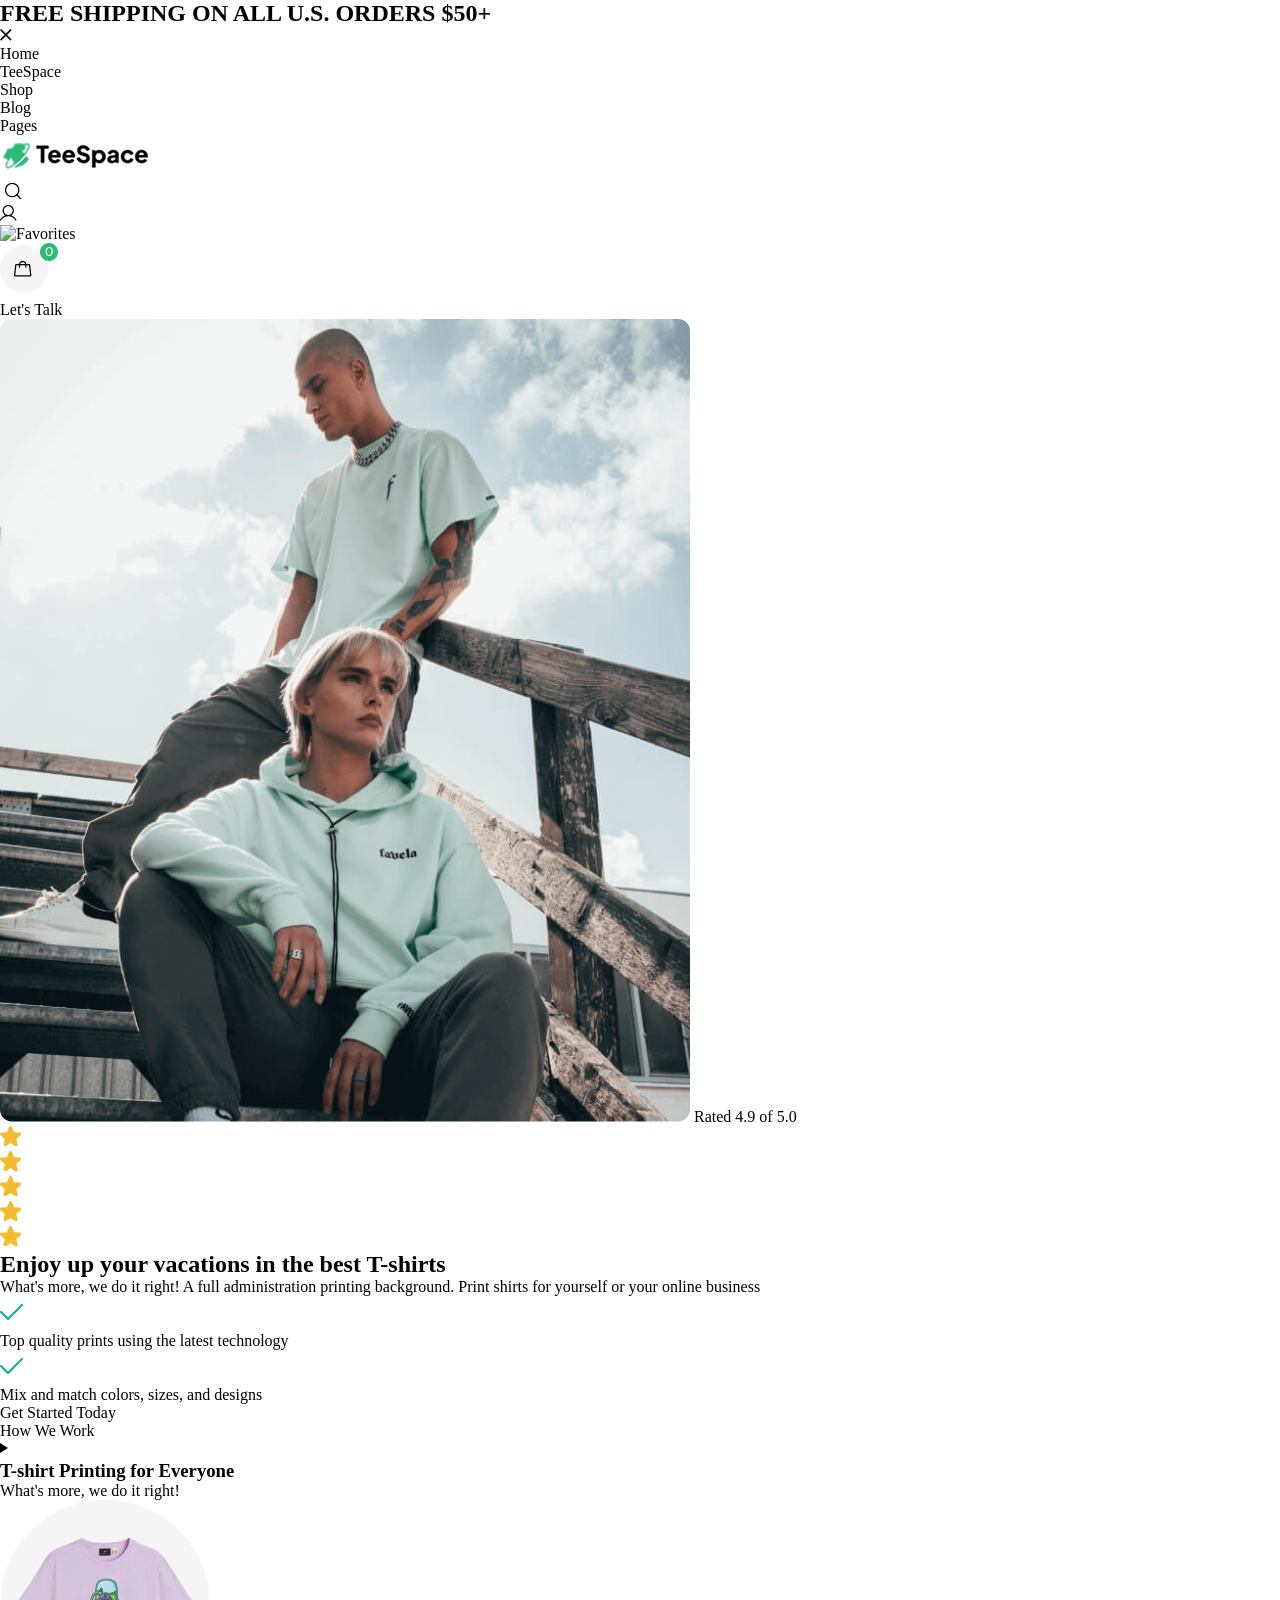
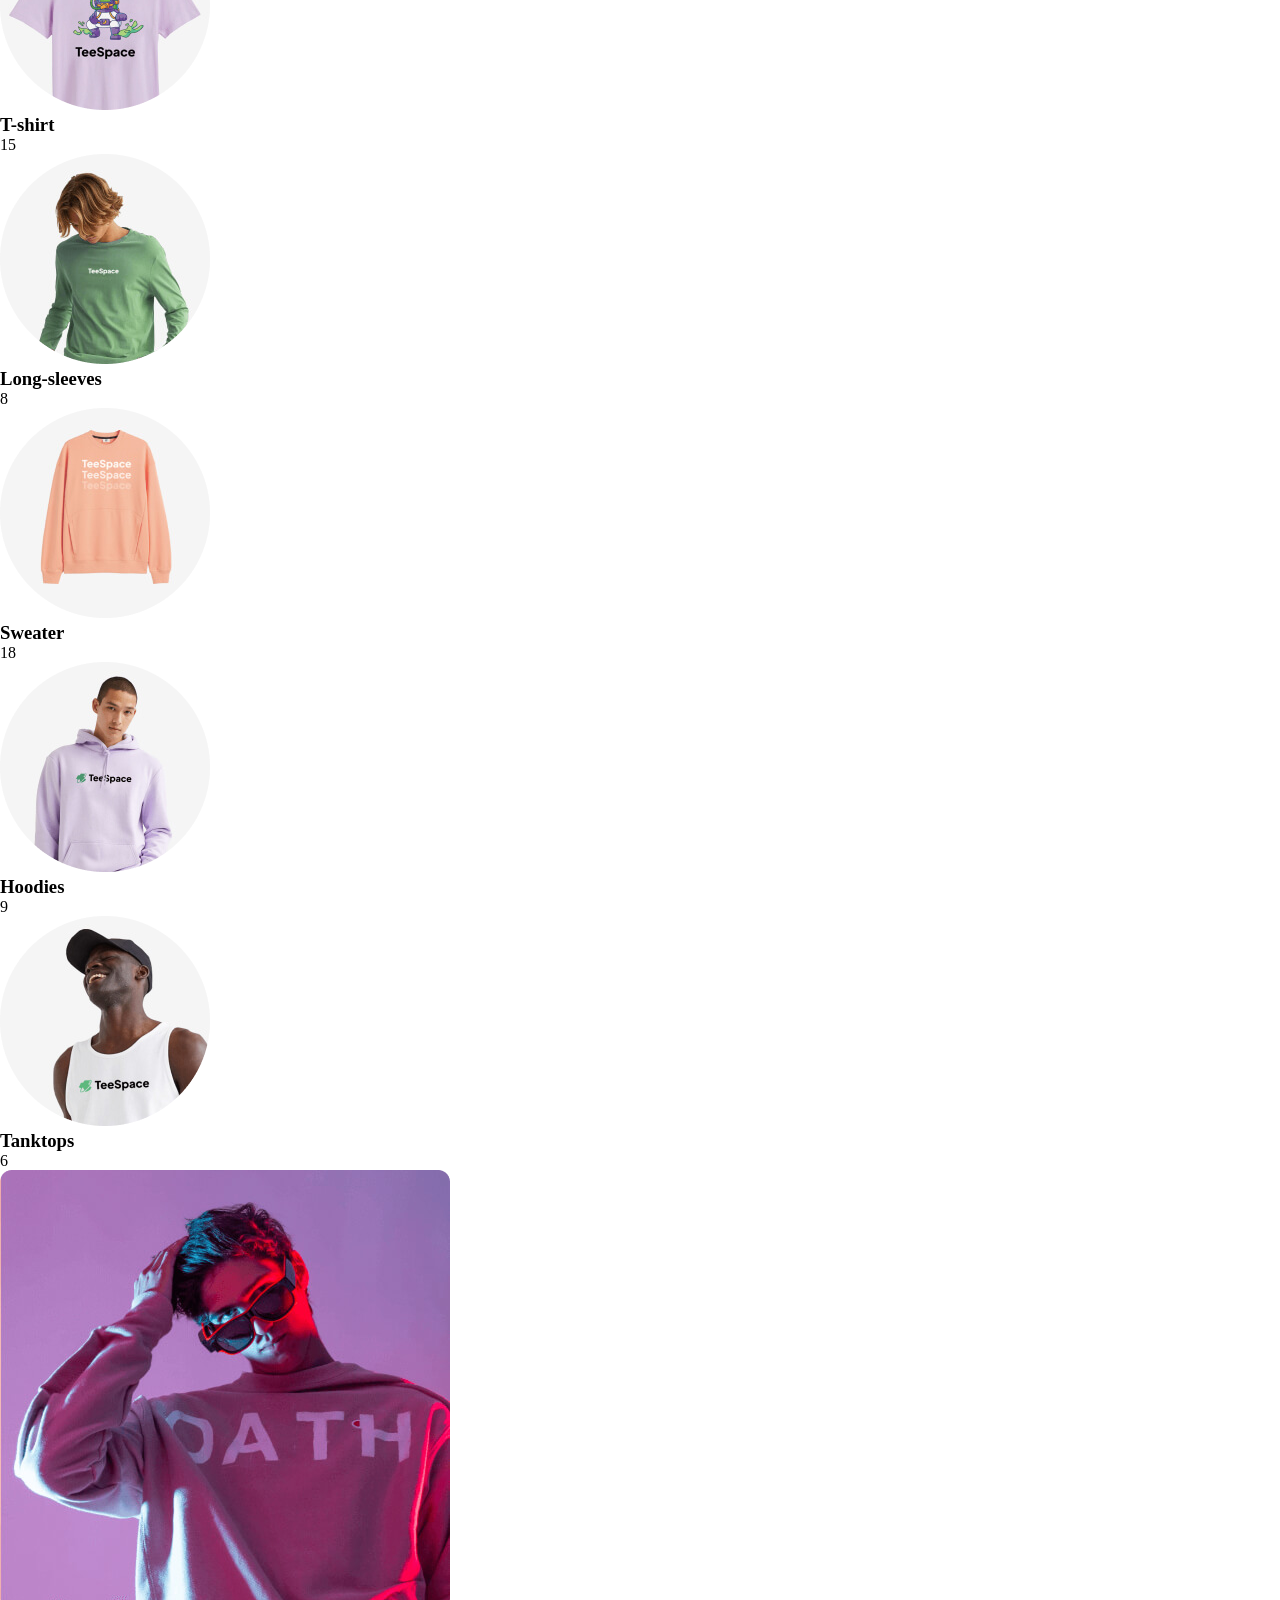
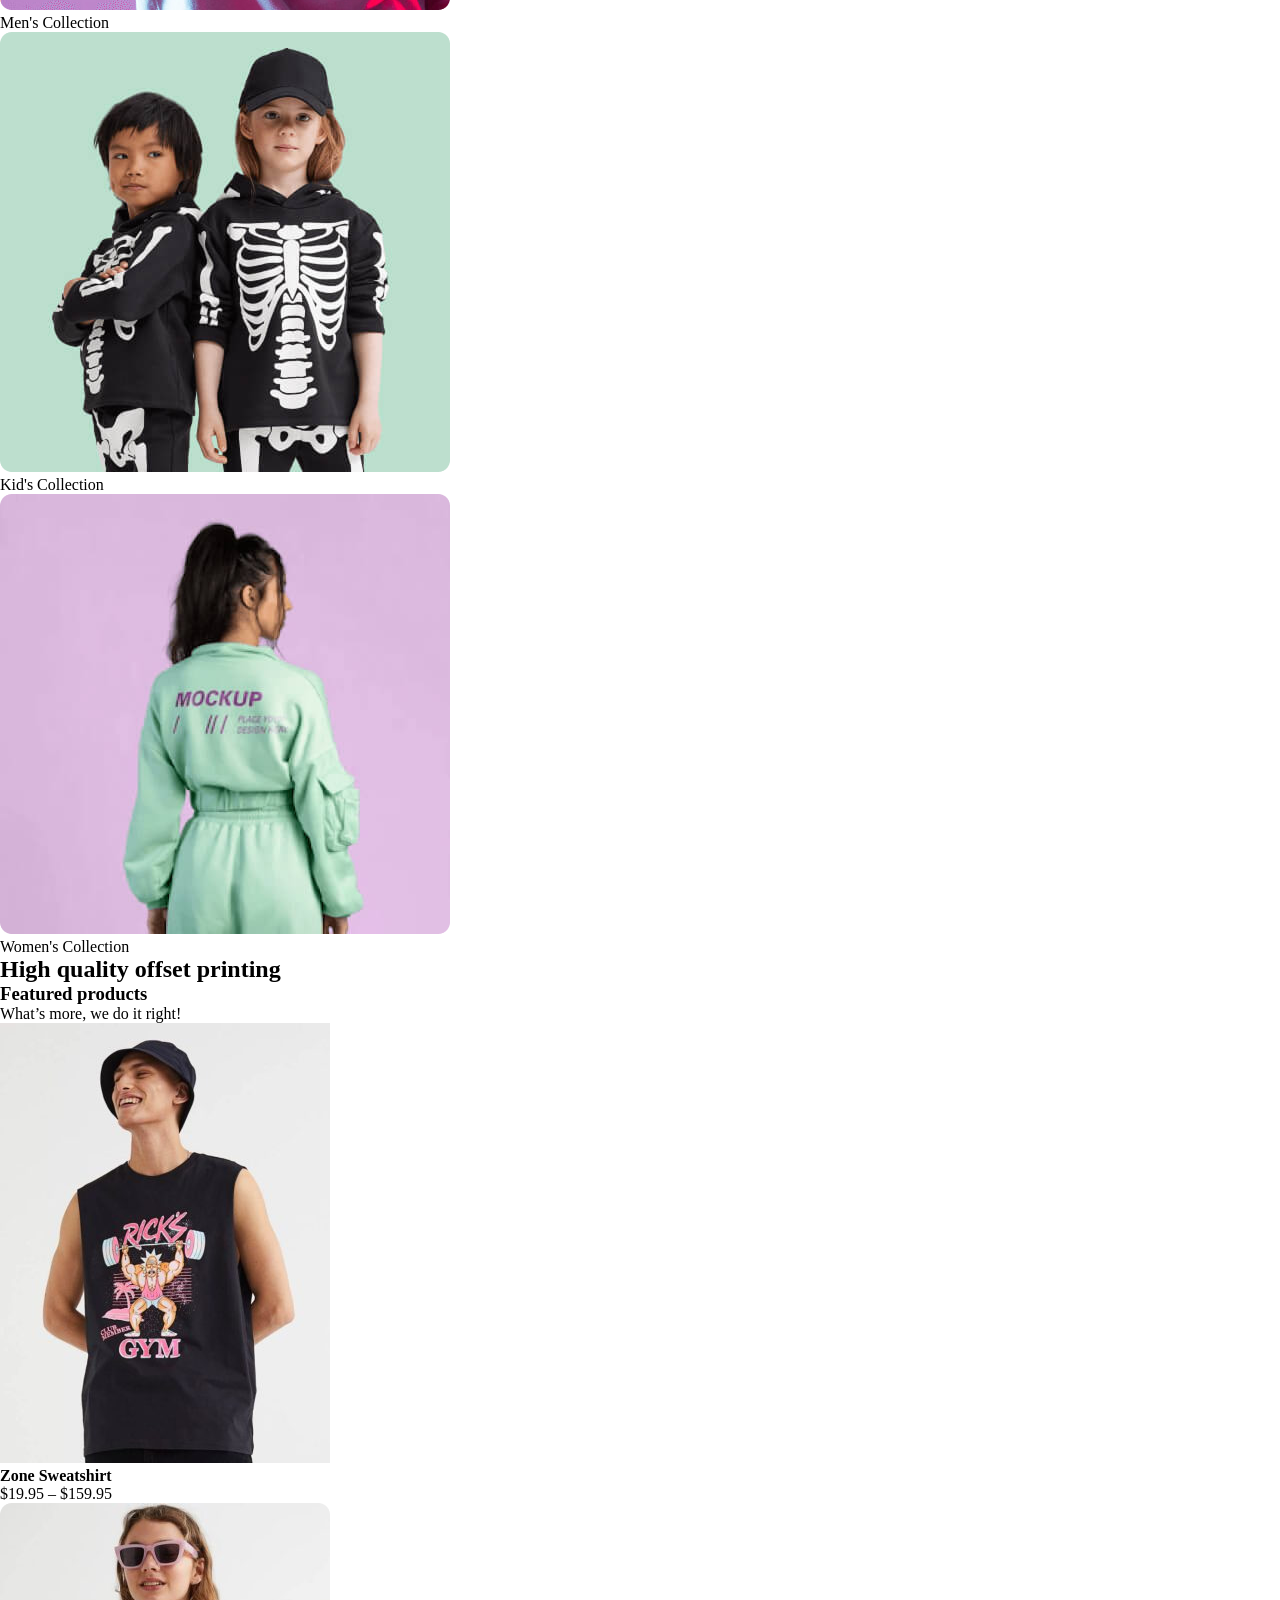
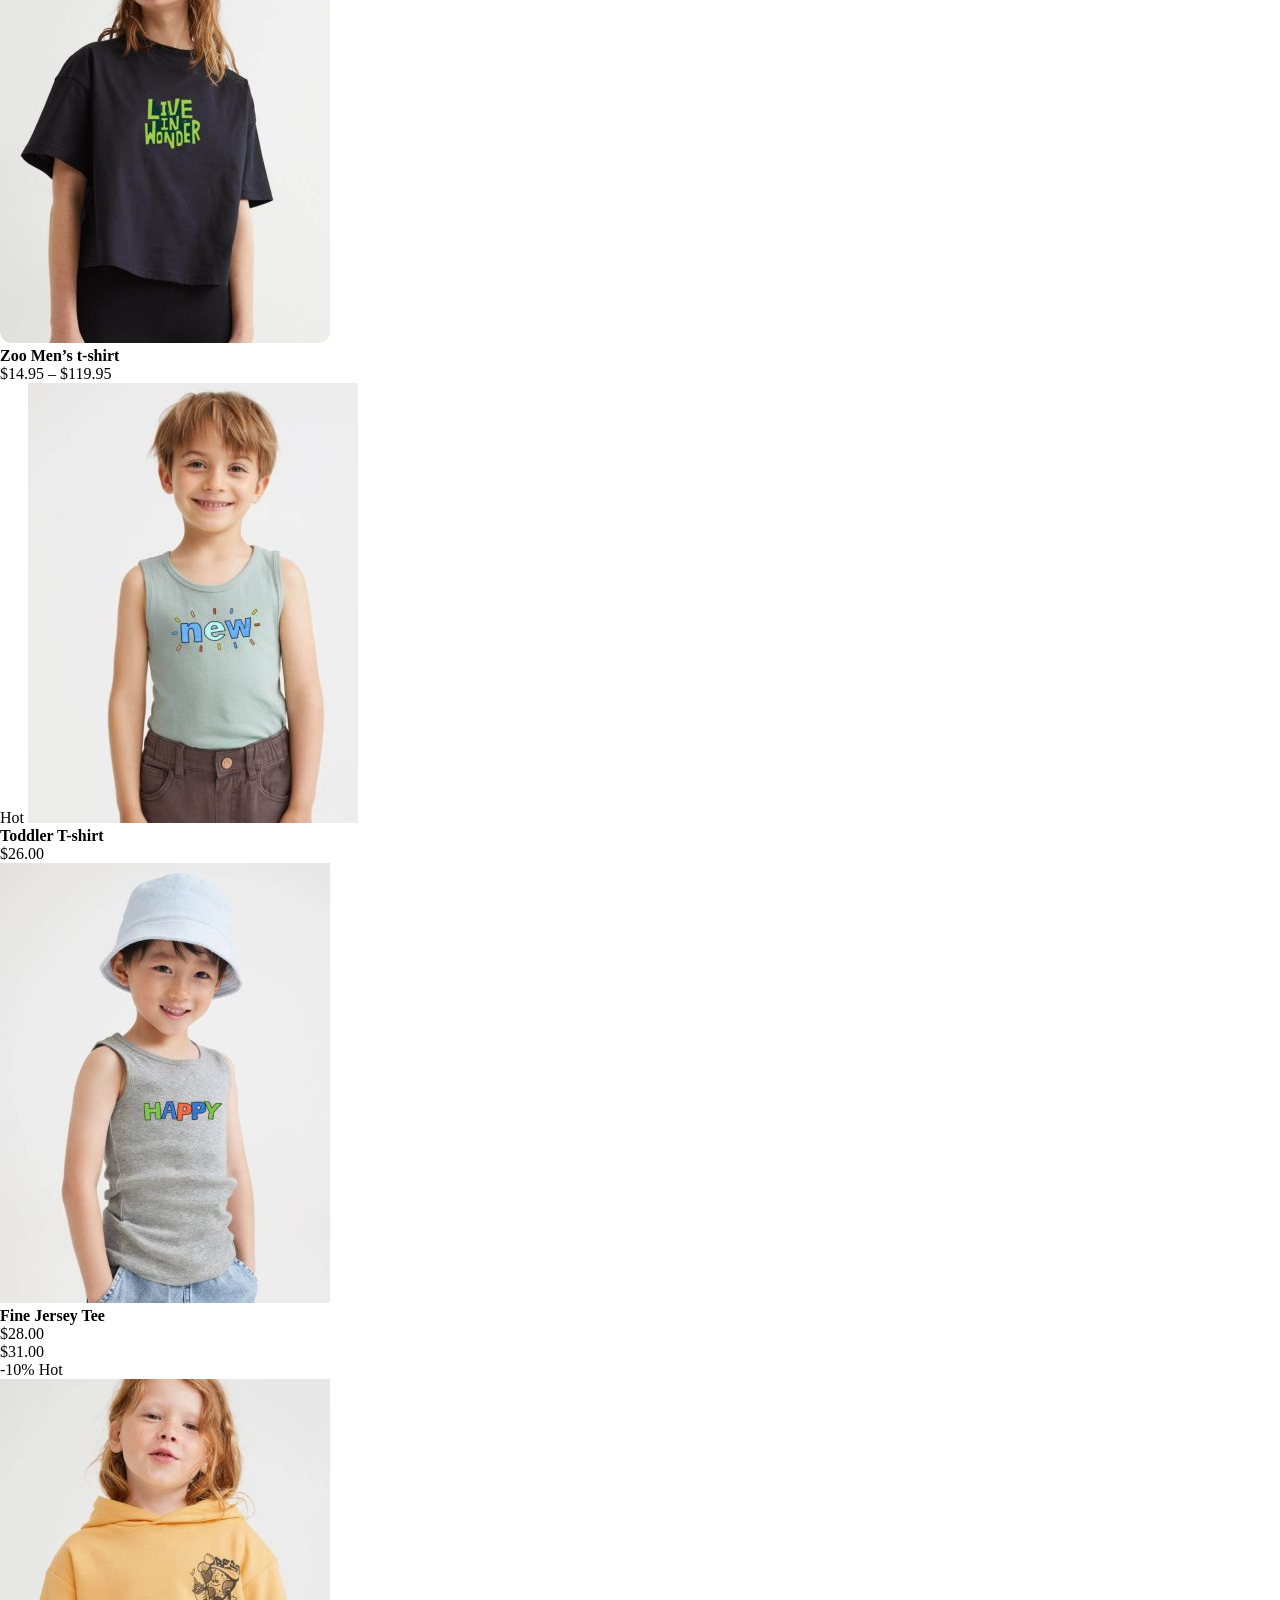
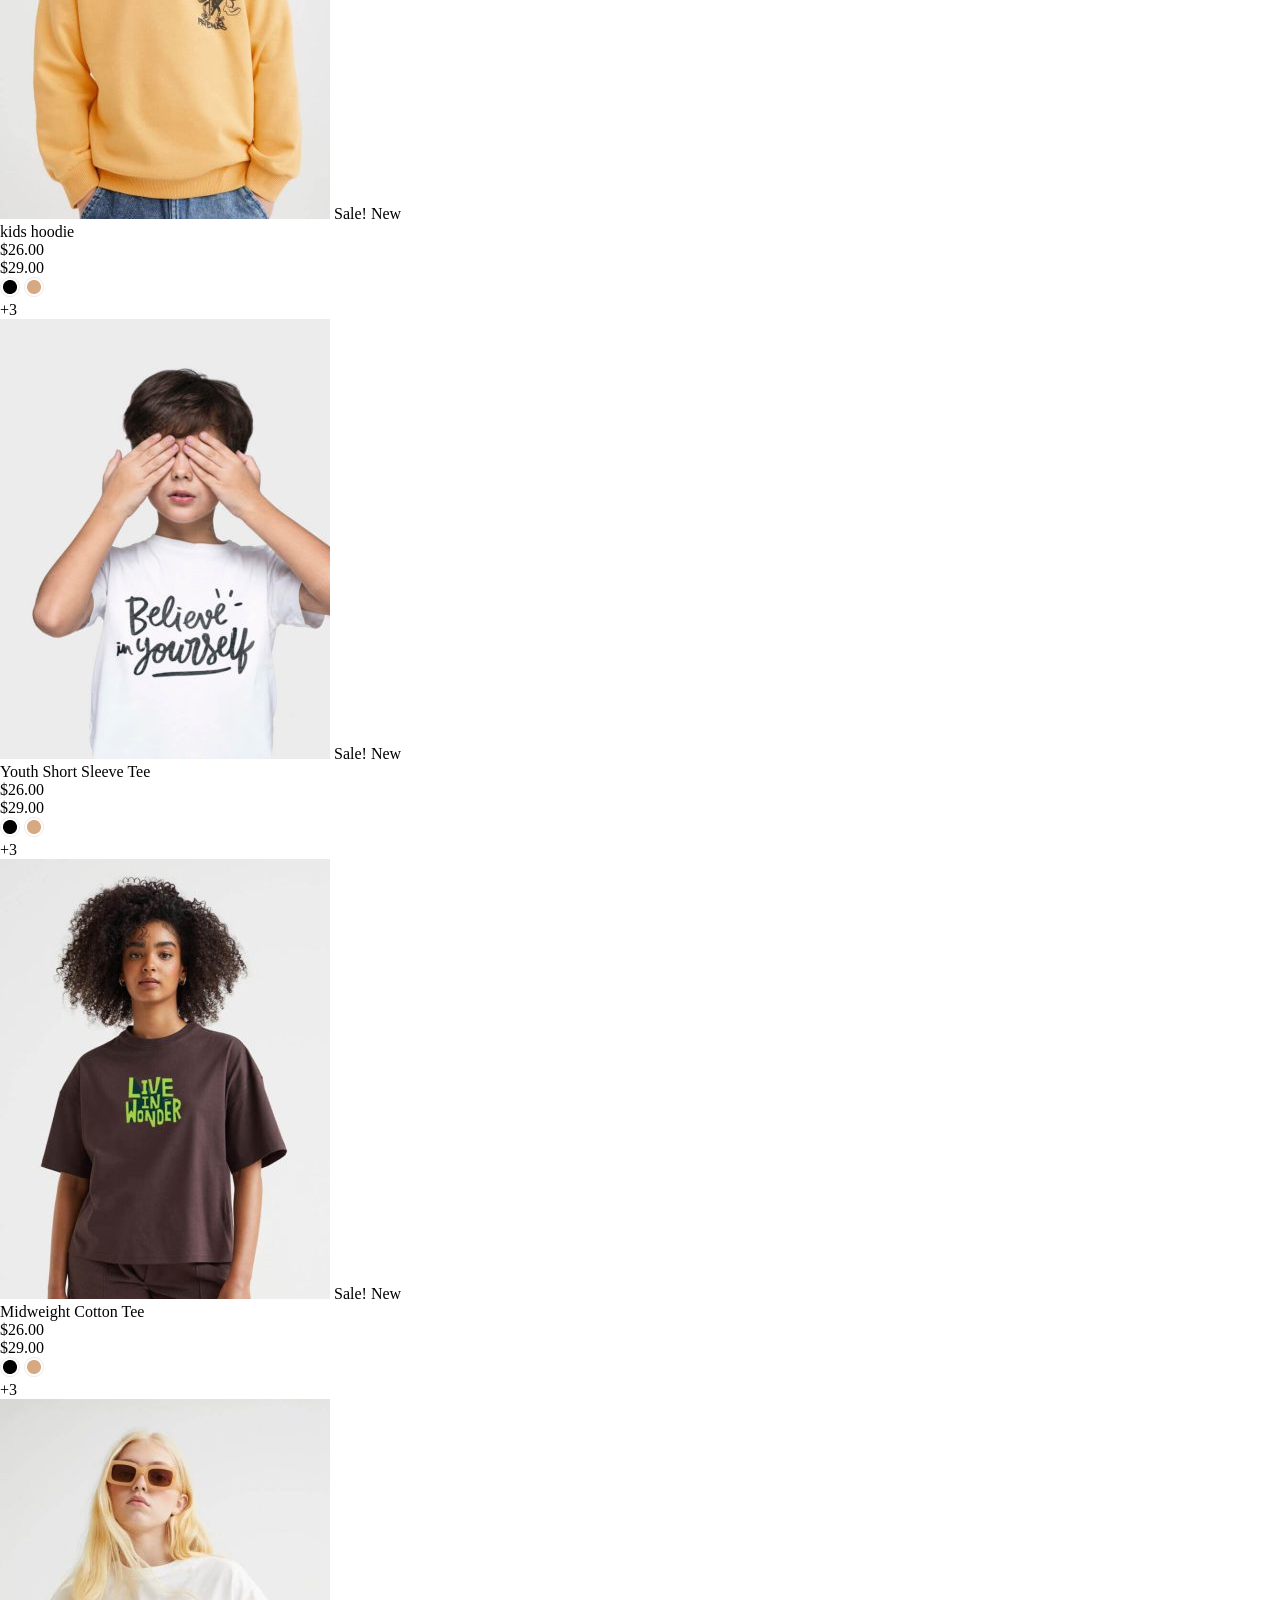
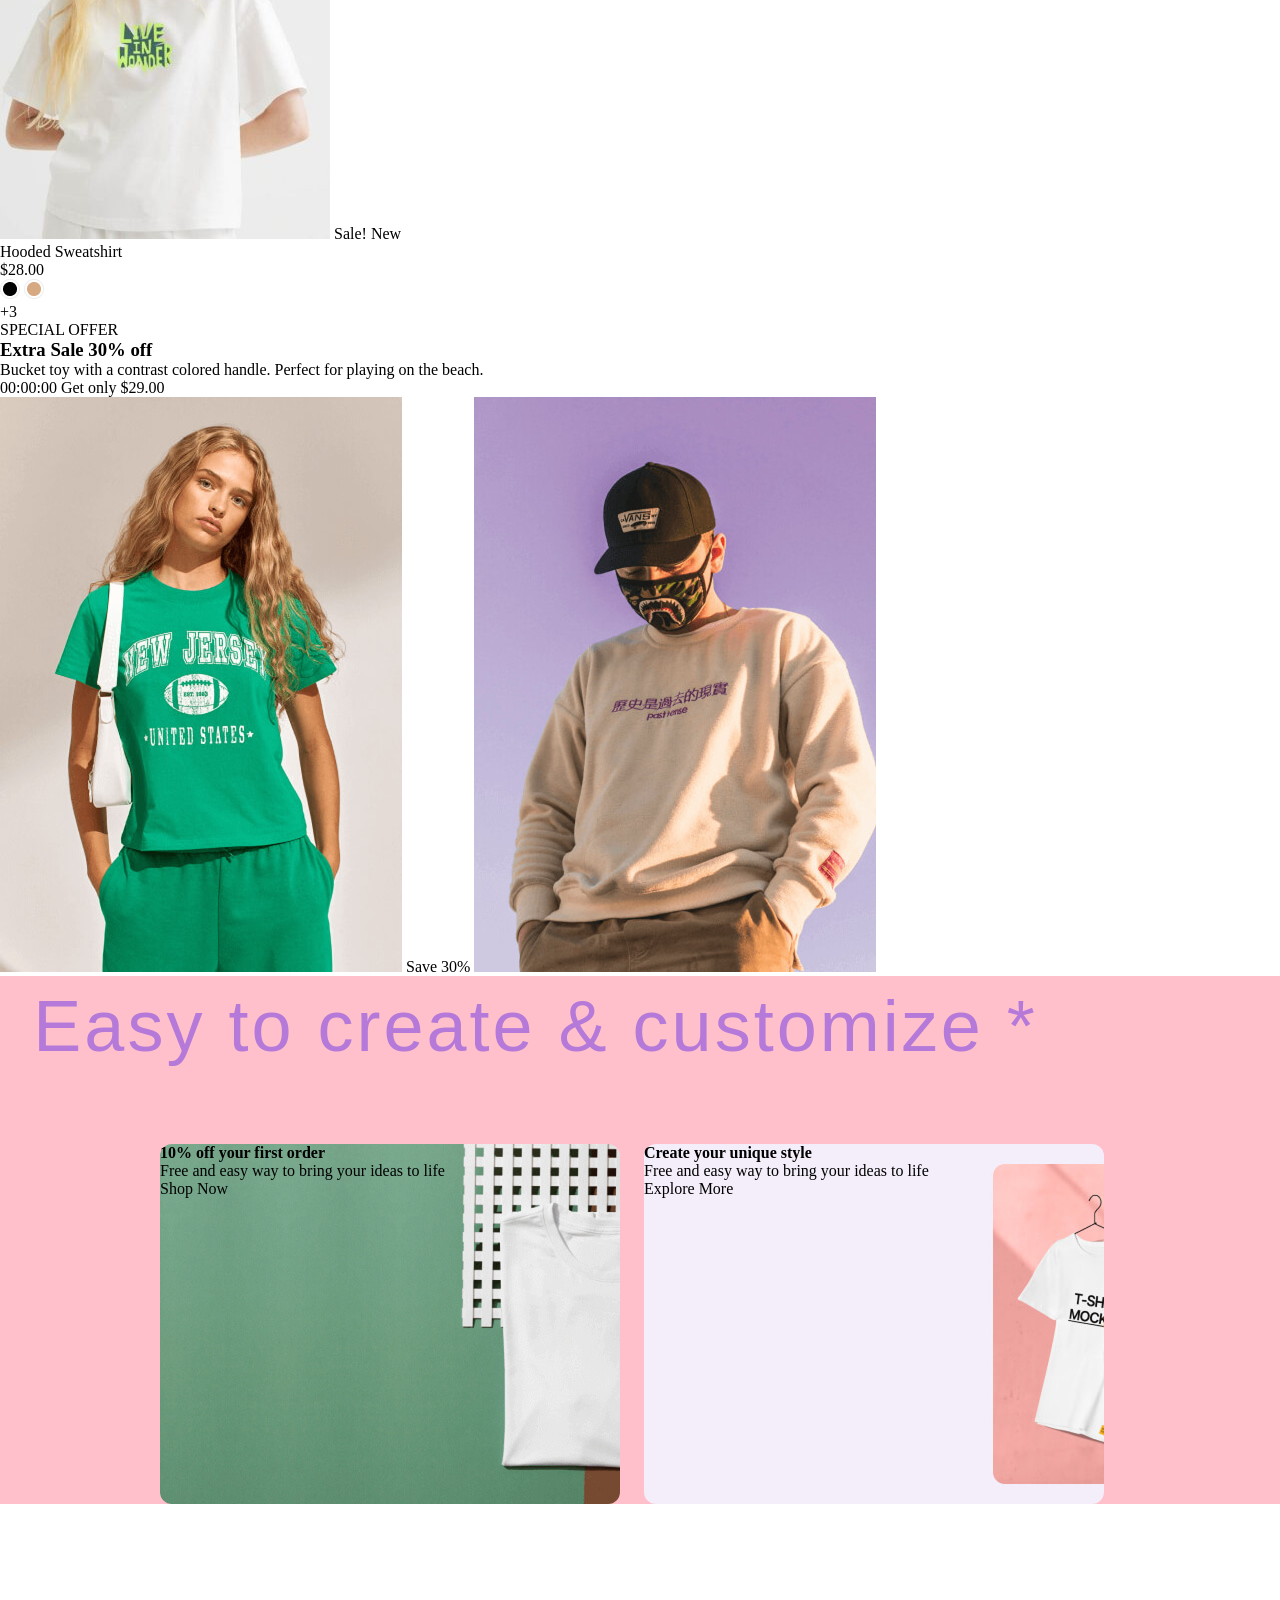
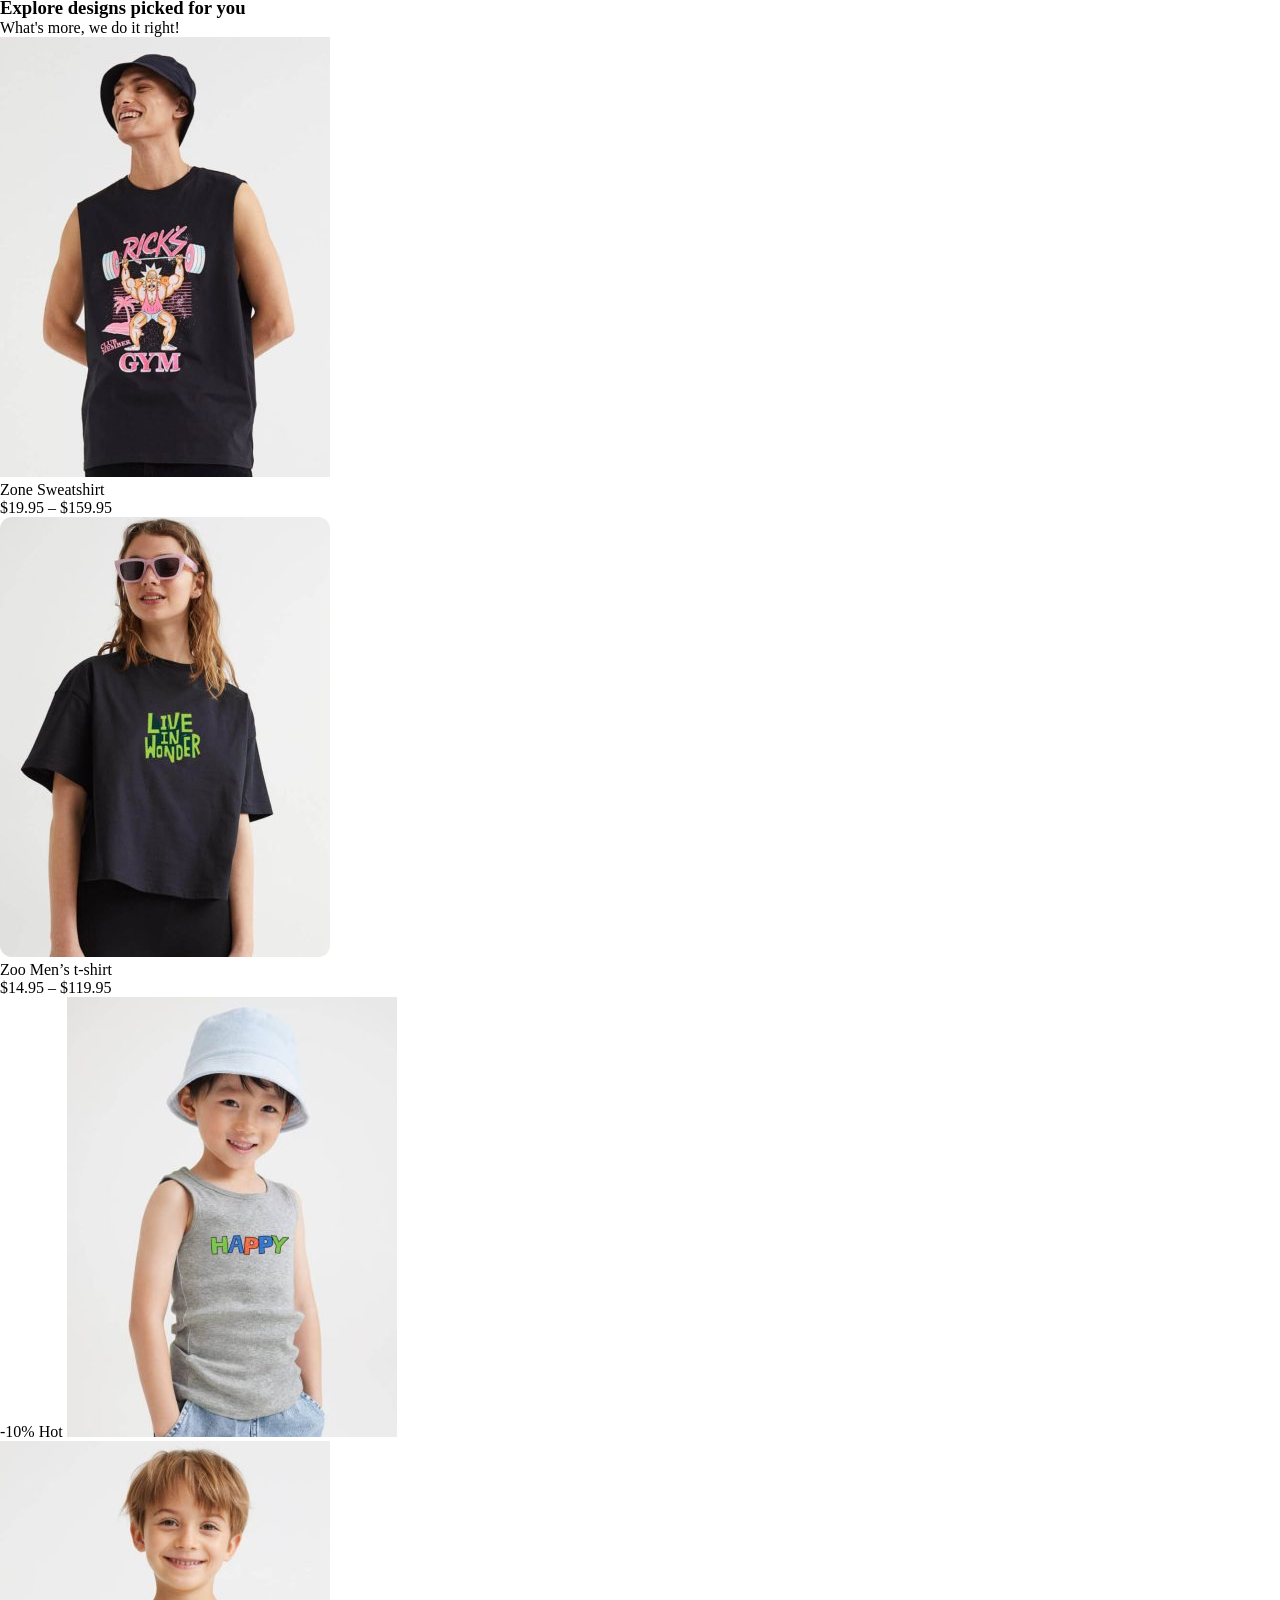
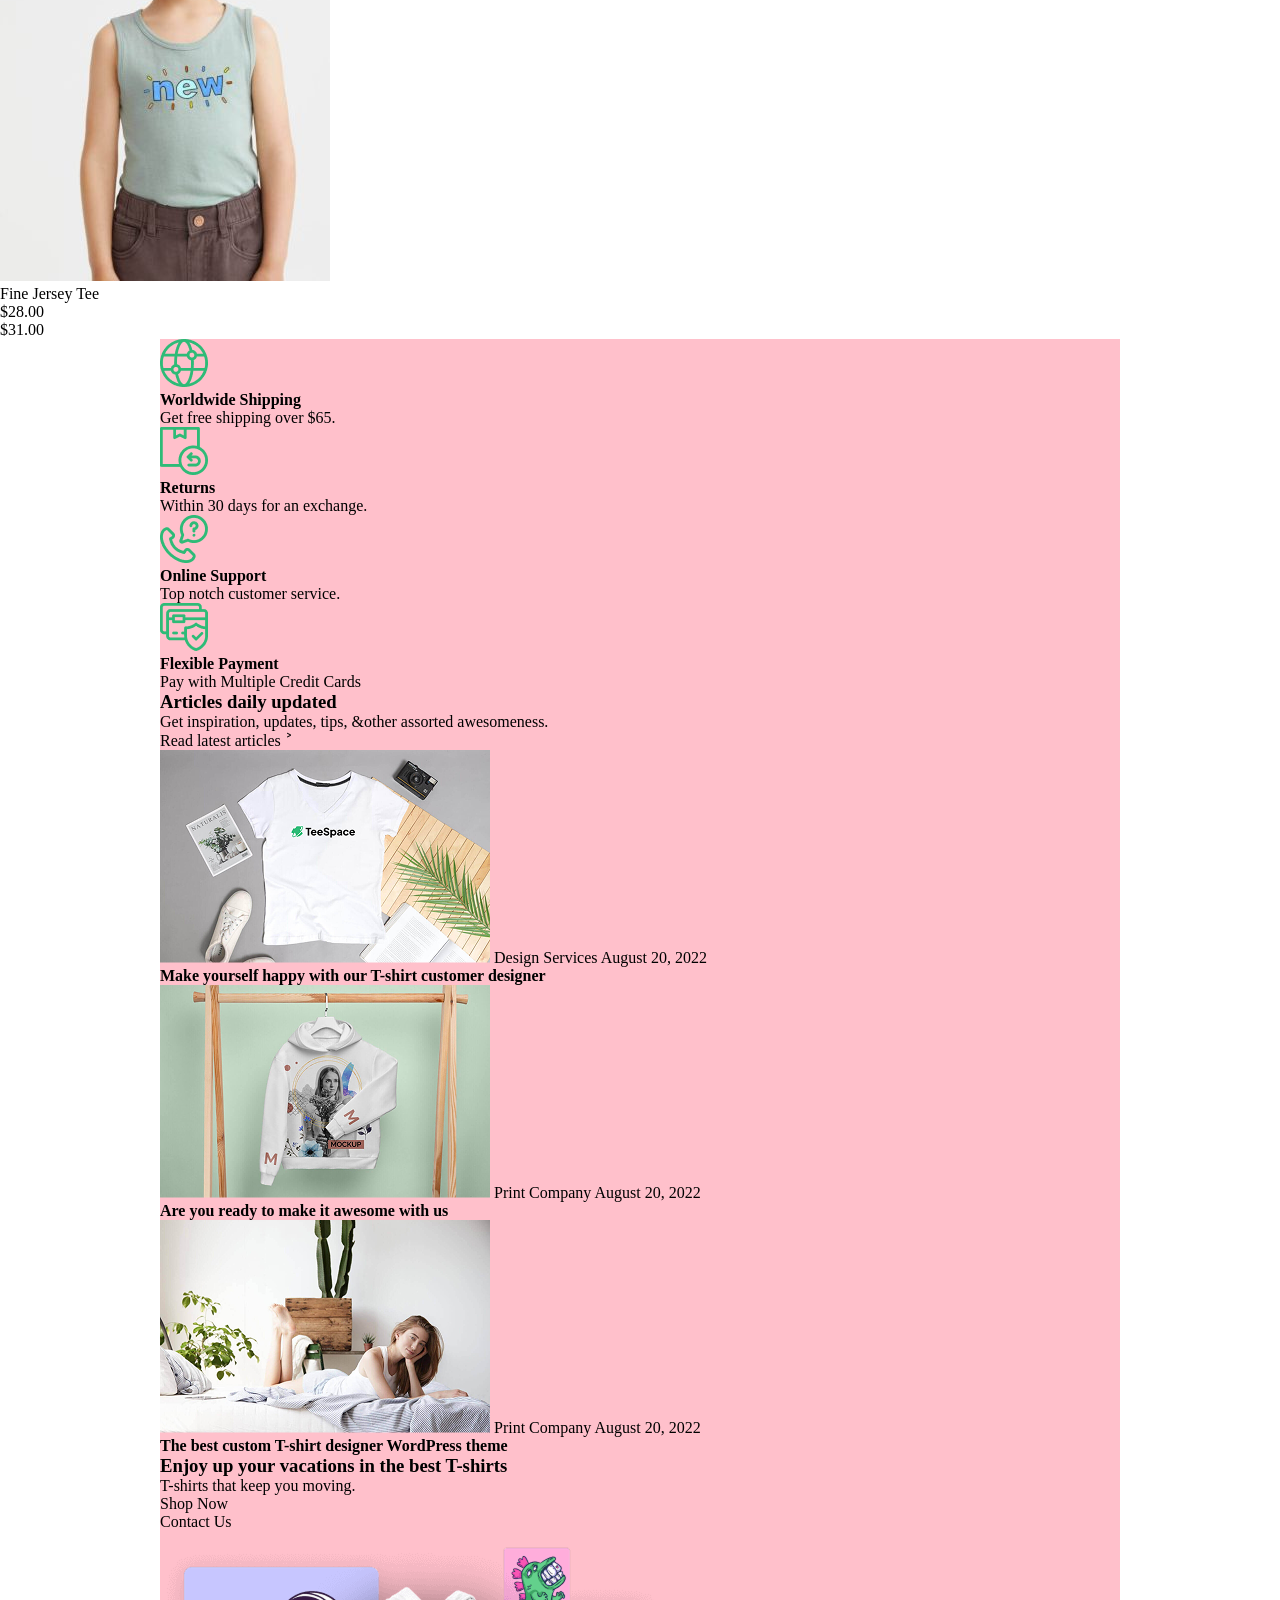
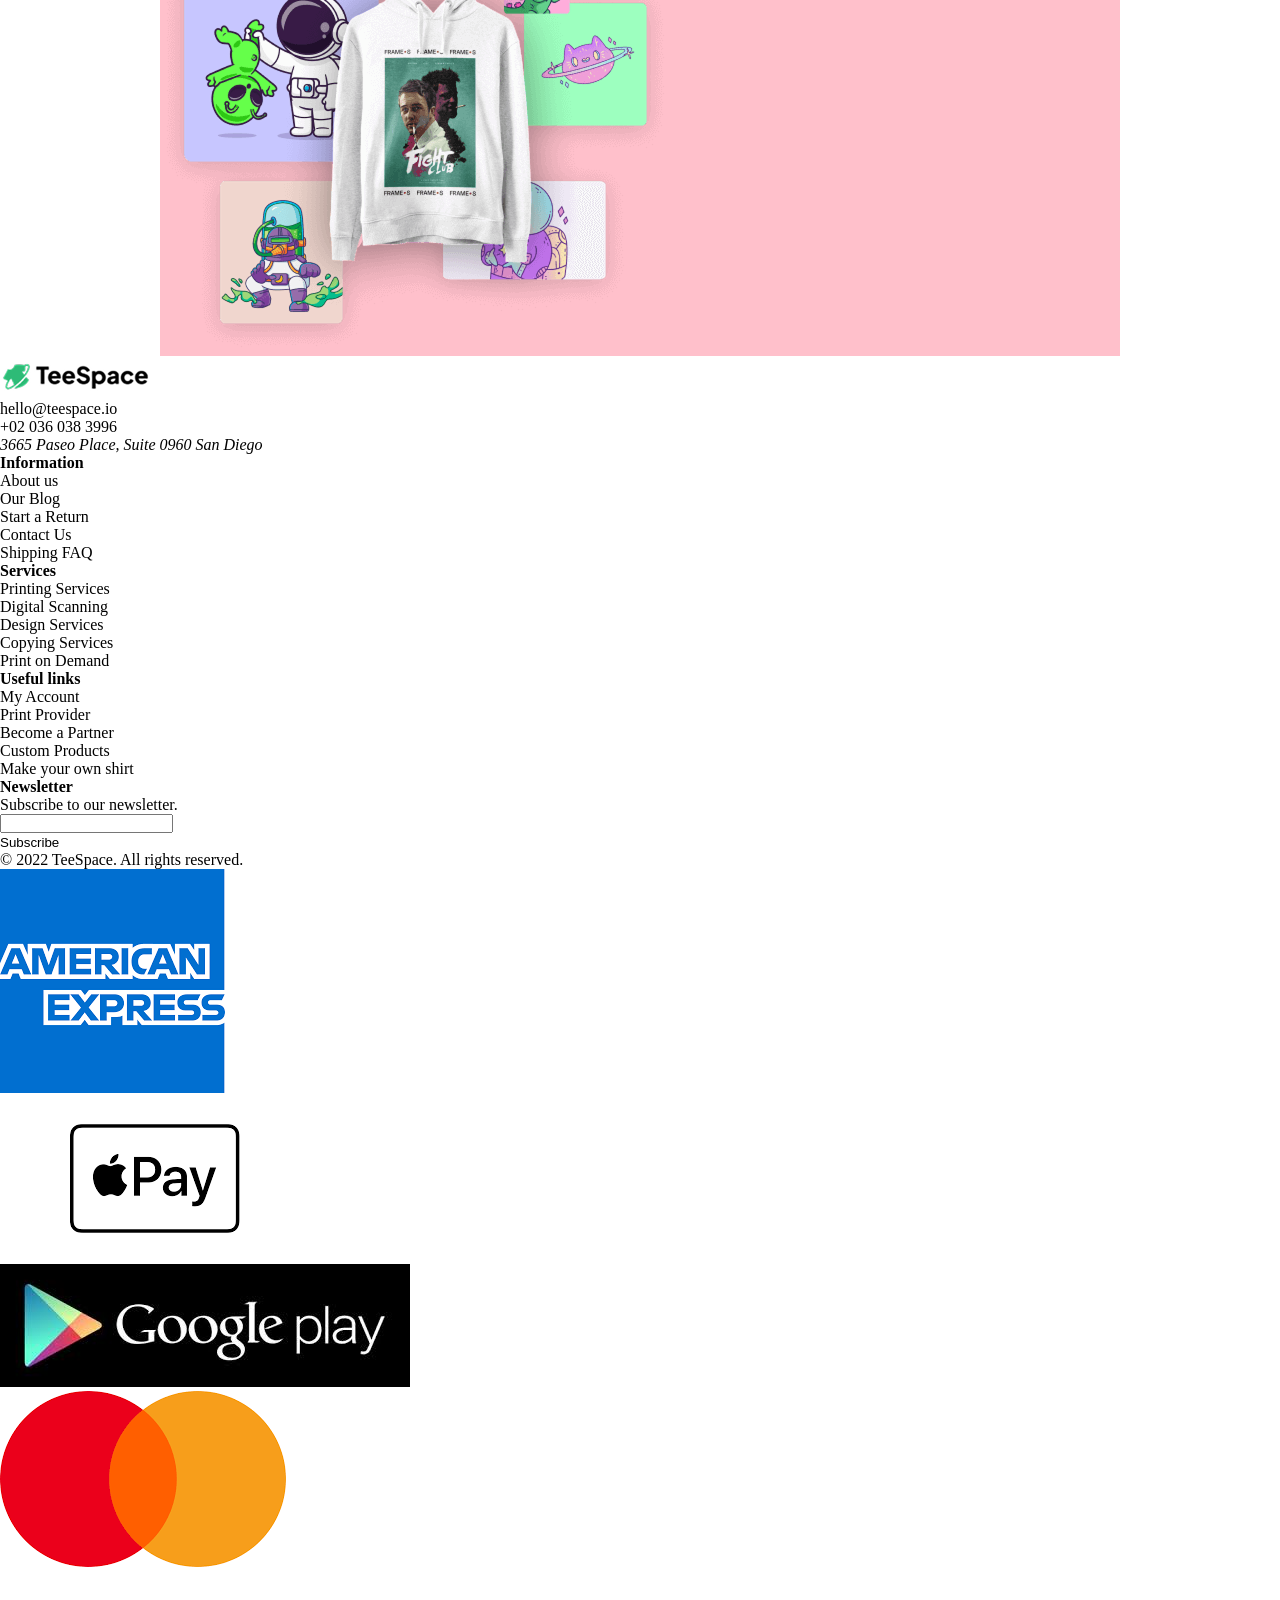
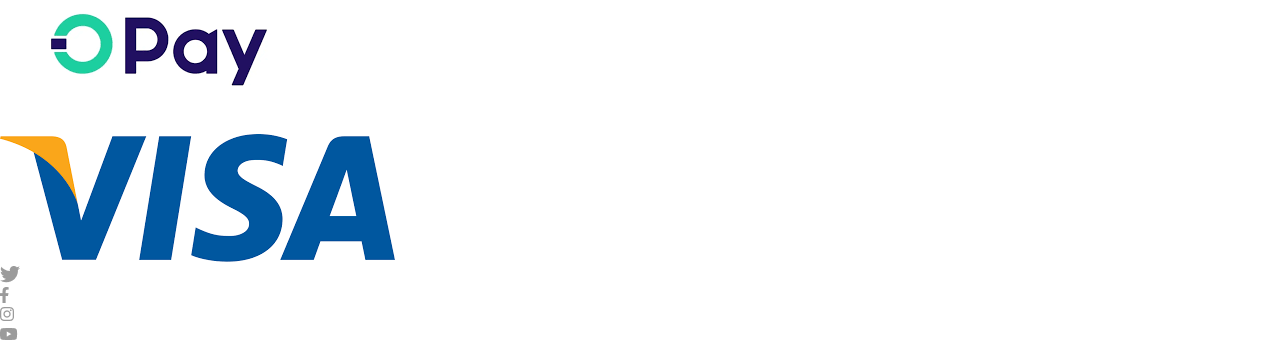
==== index.html @ 35de060d "Add scss" ====
<!doctype html>
<html lang="en">
  <head>
    <meta charset="UTF-8" />
    <meta name="viewport" content="width=device-width, initial-scale=1.0" />
    <link rel="stylesheet" href="css/styles.css" />
    <title>TeeSpace</title>
  </head>
  <body>
    <header>
      <section class="sale">
        <div>
          <h2>FREE SHIPPING ON ALL U.S. ORDERS $50+</h2>
          <img src="images/X.png" alt="close" />
        </div>
      </section>
      <section class="navigation">
        <nav>
          <ul class="navigation__list">
            <li id="green"><a href="#">Home</a></li>
            <li class="navigation__item"><a href="#">TeeSpace</a></li>
            <li class="navigation__item"><a href="#">Shop</a></li>
            <li class="navigation__item"><a href="#">Blog</a></li>
            <li class="navigation__item"><a href="#">Pages</a></li>
          </ul>
        </nav>
        <h1 class="navigation__logo">
          <a href="#">
            <img src="images/tespc.png" alt="TeeSpace logo" />
          </a>
        </h1>
        <ul class="sidebar">
          <li class="sidebar__item">
            <a href="#">
              <img src="images/Search-icon.png" alt="Search" />
            </a>
          </li>
          <li class="sidebar__item">
            <a href="#">
              <img src="images/profile-icon.png" alt="Profile" />
            </a>
          </li>
          <li class="sidebar__item">
            <a href="#">
              <img src="images/favourites-icon.png" alt="Favorites" />
            </a>
          </li>
          <li class="sidebar__item">
            <a href="#">
              <img src="images/Text.png" alt="Shopping cart" />
            </a>
          </li>
          <li class="sidebar__item">
            <a href="#">Let's Talk</a>
          </li>
        </ul>
      </section>
    </header>
    <main>
      <section class="featured">
        <div class="featured__content">
          <img
            src="images/cyan-blue-hoodies.png"
            class="featured__ad"
            alt="models"
          />
          <span class="featured__rating">Rated 4.9 of 5.0</span>
          <ul class="featured__stars">
            <li><img src="images/yellow-star.png" alt="Rating" /></li>
            <li><img src="images/yellow-star.png" alt="Rating" /></li>
            <li><img src="images/yellow-star.png" alt="Rating" /></li>
            <li><img src="images/yellow-star.png" alt="Rating" /></li>
            <li><img src="images/yellow-star.png" alt="Rating" /></li>
          </ul>
          <h2>Enjoy up your vacations in the best T-shirts</h2>
          <p>
            What's more, we do it right! A full administration printing
            background. Print shirts for yourself or your online business
          </p>
          <ul class="featured__motives">
            <li>
              <img src="images/tick.png" alt="tick" />
              <p>Top quality prints using the latest technology</p>
            </li>
            <li>
              <img src="images/tick.png" alt="tick" />
              <p>Mix and match colors, sizes, and designs</p>
            </li>
            <li class="featured__item">
              <a href="#">Get Started Today</a>
            </li>
            <li class="featured__unique">
              <a href="#">
                <p>How We Work</p>
                <img src="images/play.png" alt="Play" />
              </a>
            </li>
          </ul>
        </div>
      </section>
      <section class="collections">
        <div class="collections__products">
          <h3>T-shirt Printing for Everyone</h3>
          <p>What's more, we do it right!</p>
          <ul class="collections__list">
            <li class="collections__item">
              <a href="#">
                <img src="images/purple-t-shirt.png" alt="T-shirt category" />
                <h3>T-shirt</h3>
                <span>15</span>
              </a>
            </li>
            <li class="collections__item">
              <a href="#">
                <img src="images/long-sleeve.png" alt="Long sleeve category" />
                <h3>Long-sleeves</h3>
                <span>8</span>
              </a>
            </li>
            <li class="collections__item">
              <a href="#">
                <img src="images/sweater.png" alt="Sweater category" />
                <h3>Sweater</h3>
                <span>18</span>
              </a>
            </li>
            <li class="collections__item">
              <a href="#">
                <img src="images/purple-hoodie.png" alt="hoodie category" />
                <h3>Hoodies</h3>
                <span>9</span>
              </a>
            </li>
            <li class="collections__item">
              <a href="#">
                <img src="images/tanktop.png" alt="tanktop category" />
                <h3>Tanktops</h3>
                <span>6</span>
              </a>
            </li>
          </ul>
        </div>
        <div class="types">
          <ul class="types__list">
            <li class="types__item">
              <a href="#">
                <img src="images/OATH.png" alt="T-shirt" />
                <p>Men's Collection</p>
              </a>
            </li>
            <li class="types__item">
              <a href="#">
                <img src="images/sportswear.png" alt="Sportswear" />
                <p>Kid's Collection</p>
              </a>
            </li>
            <li class="types__item">
              <a href="#">
                <img src="images/girl-sportswear.png" alt="Sportswear" />
                <p>Women's Collection</p>
              </a>
            </li>
          </ul>
        </div>
      </section>
      <section class="products">
        <div class="products__sell">
          <h2>High quality offset printing</h2>
          <h3>Featured products</h3>
          <p>What’s more, we do it right!</p>
          <ul>
            <li>
              <a href="#">
                <img src="images/black-tanktop.png" alt="black tanktop" />
              </a>
              <h4>Zone Sweatshirt</h4>
              <p>$19.95 – $159.95</p>
            </li>
            <li>
              <a href="#">
                <img src="images/black-girl-t-shirt.png" alt="black T-shirt" />
              </a>
              <h4>Zoo Men’s t-shirt</h4>
              <p>$14.95 – $119.95</p>
            </li>
            <li>
              <span>Hot</span>
              <a href="#">
                <img
                  src="images/child-tanktop.png"
                  alt="child wearing a Tanktop"
                />
              </a>
              <h4>Toddler T-shirt</h4>
              <p>$26.00</p>
            </li>
            <li>
              <a href="#">
                <img
                  src="images/grey-child-tanktop.png"
                  alt="child wearing a Tanktop"
                />
              </a>
              <h4>Fine Jersey Tee</h4>
              <p>$28.00</p>
              <p>$31.00</p>
            </li>
            <li>
              <span>-10%</span>
              <span>Hot</span>
              <a href="#"> </a>
            </li>
          </ul>
          <ul>
            <li>
              <a href="#">
                <img
                  src="images/child's-orange-hoodie.png"
                  alt="child wearing a Hoodie"
                />
                <span>Sale!</span>
                <span>New</span>
              </a>
              <p>kids hoodie</p>
              <p>$26.00</p>
              <p>$29.00</p>
              <img src="images/black.png" alt="black" />
              <img src="images/skin.png" alt="skin" />
              <p>+3</p>
            </li>
            <li>
              <a href="#">
                <img
                  src="images/kid-wearing-t-shirt.png"
                  alt="child wearing a T-shirt"
                />
                <span>Sale!</span>
                <span>New</span>
              </a>
              <p>Youth Short Sleeve Tee</p>
              <p>$26.00</p>
              <p>$29.00</p>
              <img src="images/black.png" alt="black" />
              <img src="images/skin.png" alt="skin" />
              <p>+3</p>
            </li>
            <li>
              <a href="#">
                <img
                  src="images/woman's-sportswear.png"
                  alt="woman wearing sportswear"
                />
                <span>Sale!</span>
                <span>New</span>
              </a>
              <p>Midweight Cotton Tee</p>
              <p>$26.00</p>
              <p>$29.00</p>
              <img src="images/black.png" alt="black" />
              <img src="images/skin.png" alt="skin" />
              <p>+3</p>
            </li>
            <li>
              <a href="#">
                <img
                  src="images/girl-wearing-t-shirt.png"
                  alt="girl wearing a T-shirt"
                />
                <span>Sale!</span>
                <span>New</span>
              </a>
              <p>Hooded Sweatshirt</p>
              <p>$28.00</p>
              <img src="images/black.png" alt="black" />
              <img src="images/skin.png" alt="skin" />
              <p>+3</p>
            </li>
          </ul>
        </div>
      </section>
      <section class="discount">
        <div class="discount__content">
          <span>SPECIAL OFFER</span>
          <h3>Extra Sale 30% off</h3>
          <p>
            Bucket toy with a contrast colored handle. Perfect for playing on
            the beach.
          </p>
          <time datetime="00:00:00">00:00:00</time>
          <a href="#">Get only $29.00</a>
        </div>
        <div class="discount__photos">
          <img src="images/green-casual.png" alt="green casual wear" />
          <span>Save 30%</span>
          <img src="images/cream-sweater.png" alt="cream sweater" />
        </div>
      </section>
      <section class="design">
        <h3 class="design__title">
          Easy to create & customize
          <span>*</span>
          Design your own
        </h3>
        <div class="center">
          <div class="design__promotion">
            <div class="design__promotion-info">
              <h4>10% off your first order</h4>
              <p>Free and easy way to bring your ideas to life</p>
              <a href="#">Shop Now</a>
              <!-- <img
            src="images/promotional-banner-first.png"
            alt="Promotional banner"
          /> -->
            </div>
          </div>
          <div class="design__promotion design__promotion--purple-bg">
            <div class="design__promotion-info">
              <h4>Create your unique style</h4>
              <p>Free and easy way to bring your ideas to life</p>
              <a href="#">Explore More</a>
              <!-- <img
            src="images/promotional-banner-second.png"
            alt="Promotional banner"
          /> -->
            </div>
          </div>
        </div>
      </section>
      <section class="price-off">
        <div class="price-off__explore">
          <h3>Explore designs picked for you</h3>
          <p>What's more, we do it right!</p>
          <ul class="price-off__list">
            <li class="price-of__item">
              <a href="#">
                <img src="images/black-tanktop.png" alt="black tanktop" />
              </a>
              <p>Zone Sweatshirt</p>
              <p>$19.95 – $159.95</p>
            </li>
            <li class="price-of__item">
              <a href="#">
                <img src="images/black-girl-t-shirt.png" alt="black T-shirt" />
              </a>
              <p>Zoo Men’s t-shirt</p>
              <p>$14.95 – $119.95</p>
            </li>
            <li class="price-of__item">
              <span>-10%</span>
              <span>Hot</span>
              <a href="#">
                <img
                  src="images/grey-child-tanktop.png"
                  alt="child wearing a Tanktop"
                />
              </a>
            </li>
            <li class="price-of__item">
              <a href="#">
                <img
                  src="images/child-tanktop.png"
                  alt="child wearing a Tanktop"
                />
              </a>
              <p>Fine Jersey Tee</p>
              <p>$28.00</p>
              <p>$31.00</p>
            </li>
          </ul>
        </div>
        <div class="price-off__offers center">
          <ul>
            <li class="price-off__offers-item">
              <img src="images/globus.png" alt="Globus" />
              <h4>Worldwide Shipping</h4>
              <p>Get free shipping over $65.</p>
            </li>
            <li class="price-off__offers-item">
              <img src="images/paper.png" alt="Paper" />
              <h4>Returns</h4>
              <p>Within 30 days for an exchange.</p>
            </li>
            <li class="price-off__offers-item">
              <img src="images/call.png" alt="Call" />
              <h4>Online Support</h4>
              <p>Top notch customer service.</p>
            </li>
            <li class="price-off__offers-item">
              <img src="images/cards.png" alt="Cards" />
              <h4>Flexible Payment</h4>
              <p>Pay with Multiple Credit Cards</p>
            </li>
          </ul>
        </div>
      </section>
      <section class="article">
        <div class="center">
          <div class="article__info">
            <h3>Articles daily updated</h3>
            <p>Get inspiration, updates, tips, &other assorted awesomeness.</p>
            <a href="#">Read latest articles &#x2C3;</a>
          </div>
          <!-- li-ი შეცვალე დივებით -->
          <ul class="article__list">
            <li class="article__item">
              <a href="#">
                <img src="images\white-teespace.png" alt="white t-shirt" />
              </a>
              <span>Design Services</span>
              <time>August 20, 2022</time>
              <a href="#">
                <h4>Make yourself happy with our T-shirt customer designer</h4>
              </a>
            </li>
            <li class="article__item">
              <a href="#">
                <img src="images\designed-hoodie.png" alt="designed hoodie" />
              </a>
              <span>Print Company</span>
              <time>August 20, 2022</time>
              <a href="#">
                <h4>Are you ready to make it awesome with us</h4>
              </a>
            </li>
            <li class="article__item">
              <a href="#">
                <img src="images\model-laying.png" alt="model girl" />
              </a>
              <span>Print Company</span>
              <time>August 20, 2022</time>
              <a href="#">
                <h4>The best custom T-shirt designer WordPress theme</h4>
              </a>
            </li>
          </ul>
        </div>
      </section>
      <section class="article__promotion">
        <div class="center">
          <div class="article__promotion-info">
            <h3>Enjoy up your vacations in the best T-shirts</h3>
            <p>T-shirts that keep you moving.</p>
            <ul>
              <li><a href="#">Shop Now</a></li>
              <li><a href="#">Contact Us</a></li>
            </ul>
          </div>
          <img src="images/banner.png" alt="banner" />
        </div>
      </section>
    </main>
    <footer>
      <section class="bottom">
        <div class="bottom__top">
          <ul class="bottom__list">
            <li>
              <h4>
                <a href="#">
                  <img src="images/tespc.png" alt="teespace logo" />
                </a>
              </h4>
            </li>
            <li>
              <a href="mailto:hello@teespace.io">hello@teespace.io</a>
            </li>
            <li>
              <a href="tel:+995599968056">+02 036 038 3996</a>
            </li>
            <li>
              <address>3665 Paseo Place, Suite 0960 San Diego</address>
            </li>
          </ul>
          <ul class="bottom__list">
            <li>
              <h4>Information</h4>
            </li>
            <li>
              <a href="#">About us</a>
            </li>
            <li>
              <a href="#">Our Blog</a>
            </li>
            <li>
              <a href="#">Start a Return</a>
            </li>
            <li>
              <a href="#">Contact Us</a>
            </li>
            <li>
              <a href="#">Shipping FAQ</a>
            </li>
          </ul>
          <ul class="bottom__list">
            <li>
              <h4>Services</h4>
            </li>
            <li>
              <a href="#">Printing Services</a>
            </li>
            <li>
              <a href="#">Digital Scanning</a>
            </li>
            <li>
              <a href="#">Design Services</a>
            </li>
            <li>
              <a href="#">Copying Services</a>
            </li>
            <li>
              <a href="#">Print on Demand</a>
            </li>
          </ul>
          <ul class="bottom__list">
            <li>
              <h4>Useful links</h4>
            </li>
            <li>
              <a href="#">My Account</a>
            </li>
            <li>
              <a href="#">Print Provider</a>
            </li>
            <li>
              <a href="#">Become a Partner</a>
            </li>
            <li>
              <a href="#">Custom Products</a>
            </li>
            <li>
              <p>Make your own shirt</p>
            </li>
          </ul>
          <ul class="bottom__list">
            <li>
              <h4>Newsletter</h4>
            </li>
            <li>
              <a href="#">Subscribe to our newsletter.</a>
            </li>
            <li>
              <input type="email" />
            </li>
            <li id="subscribe">
              <button>Subscribe</button>
            </li>
          </ul>
        </div>
        <div class="bottom__underside">
          <p>&copy; 2022 TeeSpace. All rights reserved.</p>
          <ul class="bottom__companies">
            <li class="bottom__item">
              <a href="#" target="_blank" rel="noopener">
                <img src="images/American-express.png" alt="American Express" />
              </a>
            </li>
            <li class="bottom__item">
              <a href="#" target="_blank" rel="noopener">
                <img src="images/Apple-pay.png" alt="Apple Pay" />
              </a>
            </li>
            <li class="bottom__item">
              <a href="#" target="_blank" rel="noopener">
                <img src="images/Google-play.jpg" alt="Google Pay" />
              </a>
            </li>
            <li class="bottom__item">
              <a href="#" target="_blank" rel="noopener">
                <img src="images/mastercard.png" alt="Mastercard" />
              </a>
            </li>
            <li class="bottom__item">
              <a href="#" target="_blank" rel="noopener">
                <img src="images/O-pay.png" alt="O Pay" />
              </a>
            </li>
            <li class="bottom__item">
              <a href="#" target="_blank" rel="noopener">
                <img src="images/Visa.png" alt="Visa" />
              </a>
            </li>
          </ul>
          <ul class="bottom__white">
            <li>
              <a href="#">
                <img src="images/twitter-in-white.png" alt="twitter logo" />
              </a>
            </li>
            <li>
              <a href="#">
                <img src="images/facebook-in-white.png" alt="facebook logo" />
              </a>
            </li>
            <li>
              <a href="#">
                <img src="images/instagram-in-white.png" alt="instagram logo" />
              </a>
            </li>
            <li>
              <a href="#">
                <img src="images/Youtube-in-white.png" alt="youtube logo" />
              </a>
            </li>
          </ul>
        </div>
      </section>
    </footer>
  </body>
</html>
---- css/styles.css ----
/* @import url(_variables.scss); */
/* https://sass-lang.com/ */
* {
  margin: 0;
  padding: 0;
  box-sizing: border-box;
}

.center {
  width: 75%; /* 1440 */
  /* @include font-style($font-ssm, $primary-color, "arial", LineHeight(16, 30)); */
  margin: auto;
  background: pink;
}

li {
  list-style-type: none;
}

a {
  text-decoration: none;
  color: black;
}

button {
  border: none;
  outline: none;
  background: none;
  cursor: pointer;
}

/* end of global */
/* home */
.design {
  width: 100%;
  margin-bottom: 93px;
  background: pink;
}
.design__title {
  width: 100%;
  height: 100px;
  color: #B479D9;
  font-size: 72px;
  line-height: 1.3888888889;
  font-family: "arial";
  font-weight: normal;
  letter-spacing: 3px;
  padding-left: 2.6041666667%;
  margin-bottom: 68px;
  overflow: hidden;
}
.design__promotion {
  display: inline-block;
  width: 47.9166666667%; /* 690 */
  min-height: 22.5rem;
  margin-right: 2.0833333333%;
  border-radius: 12px;
  background: url(../images/promotional-banner-first.png) no-repeat left top;
  background-size: auto 100%;
}
.design__promotion--purple-bg {
  background: url(../images/promotional-banner-second.png) no-repeat left top;
  background-size: auto 100%;
  margin-right: 0;
}

/* End of Home *//*# sourceMappingURL=styles.css.map */
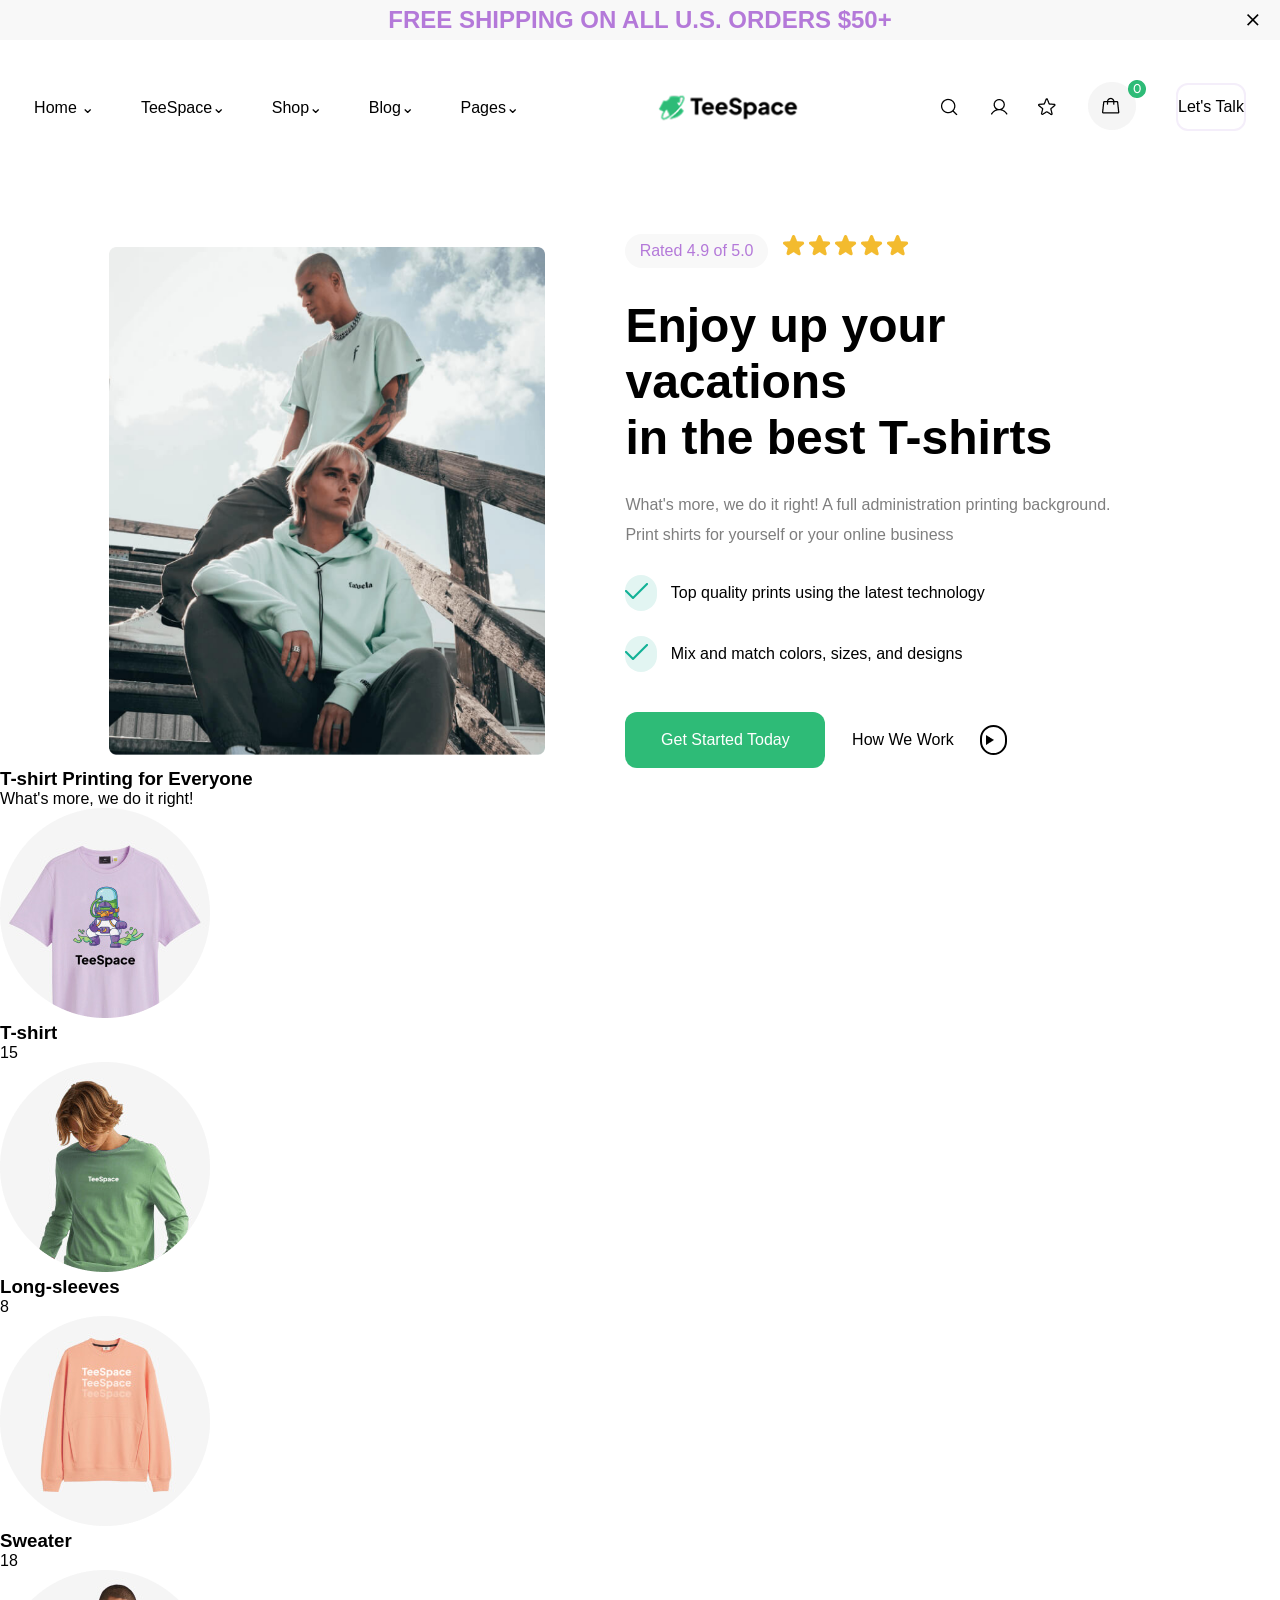
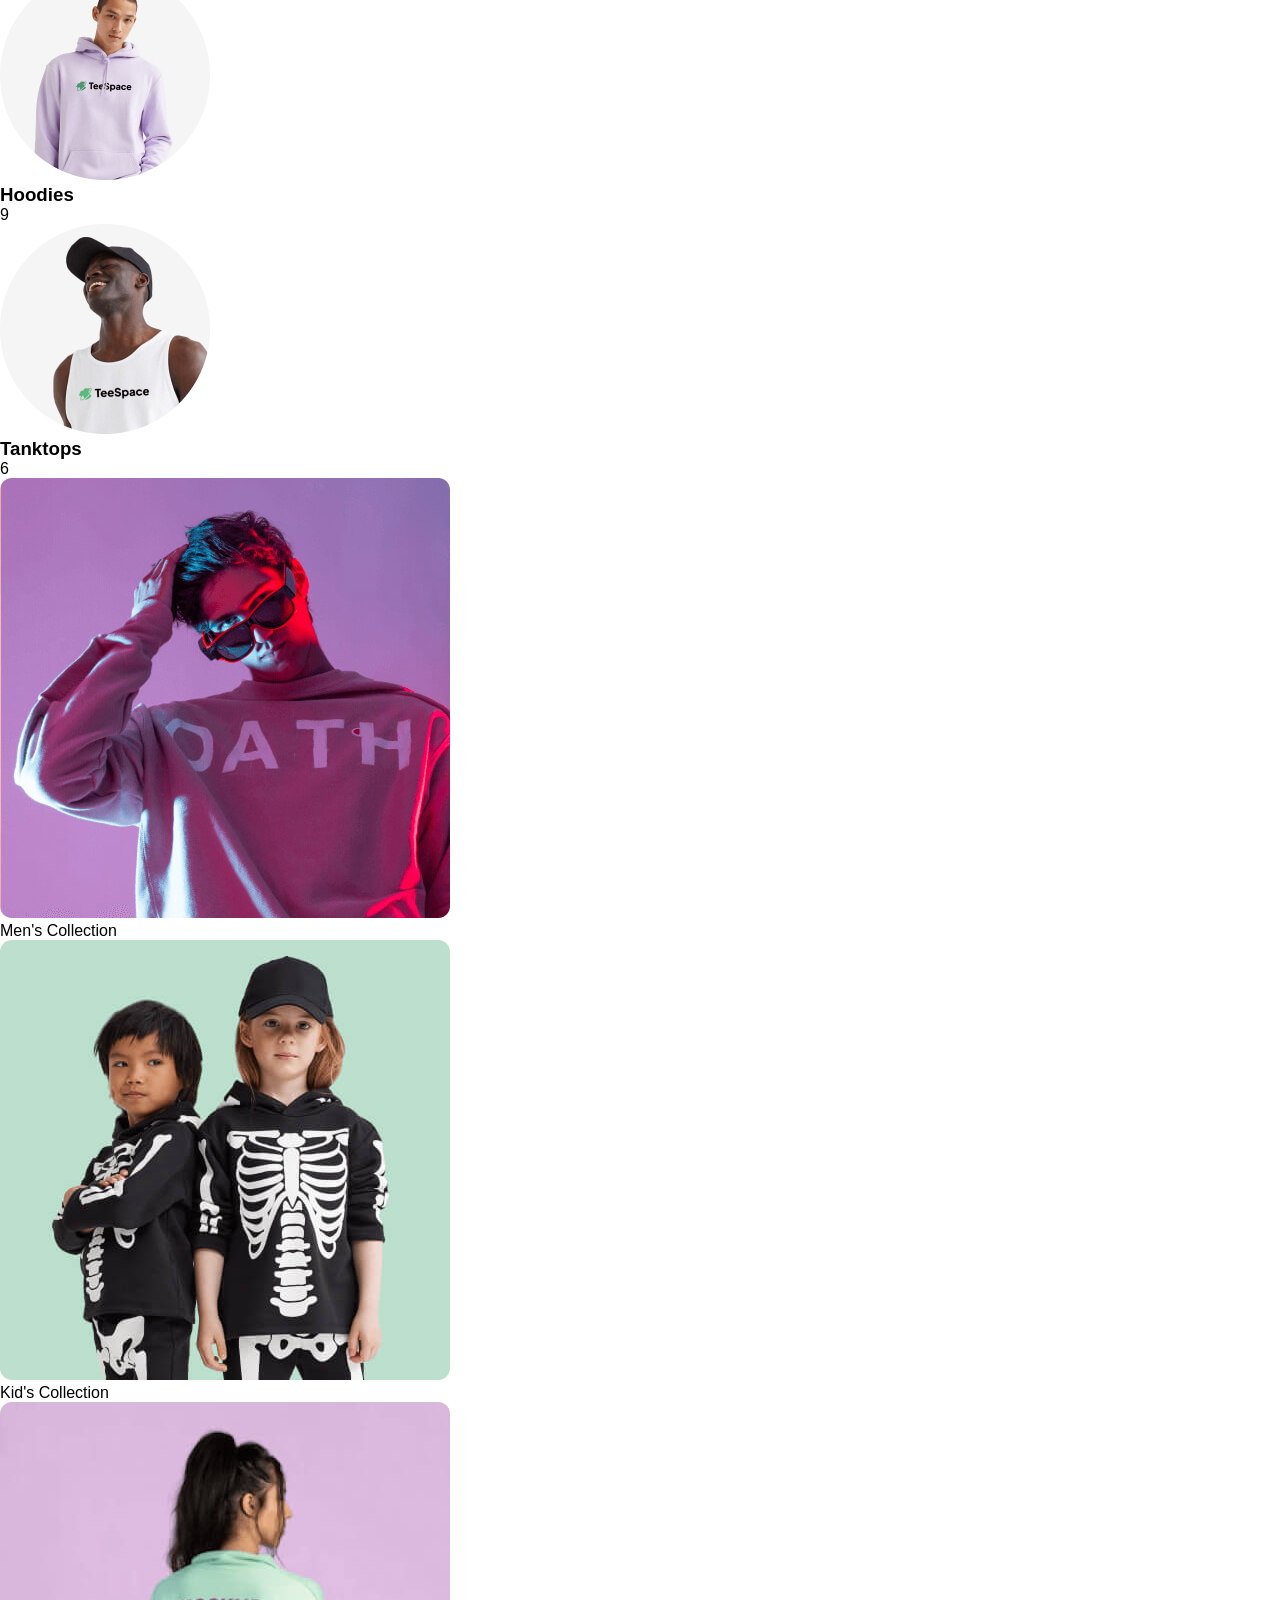
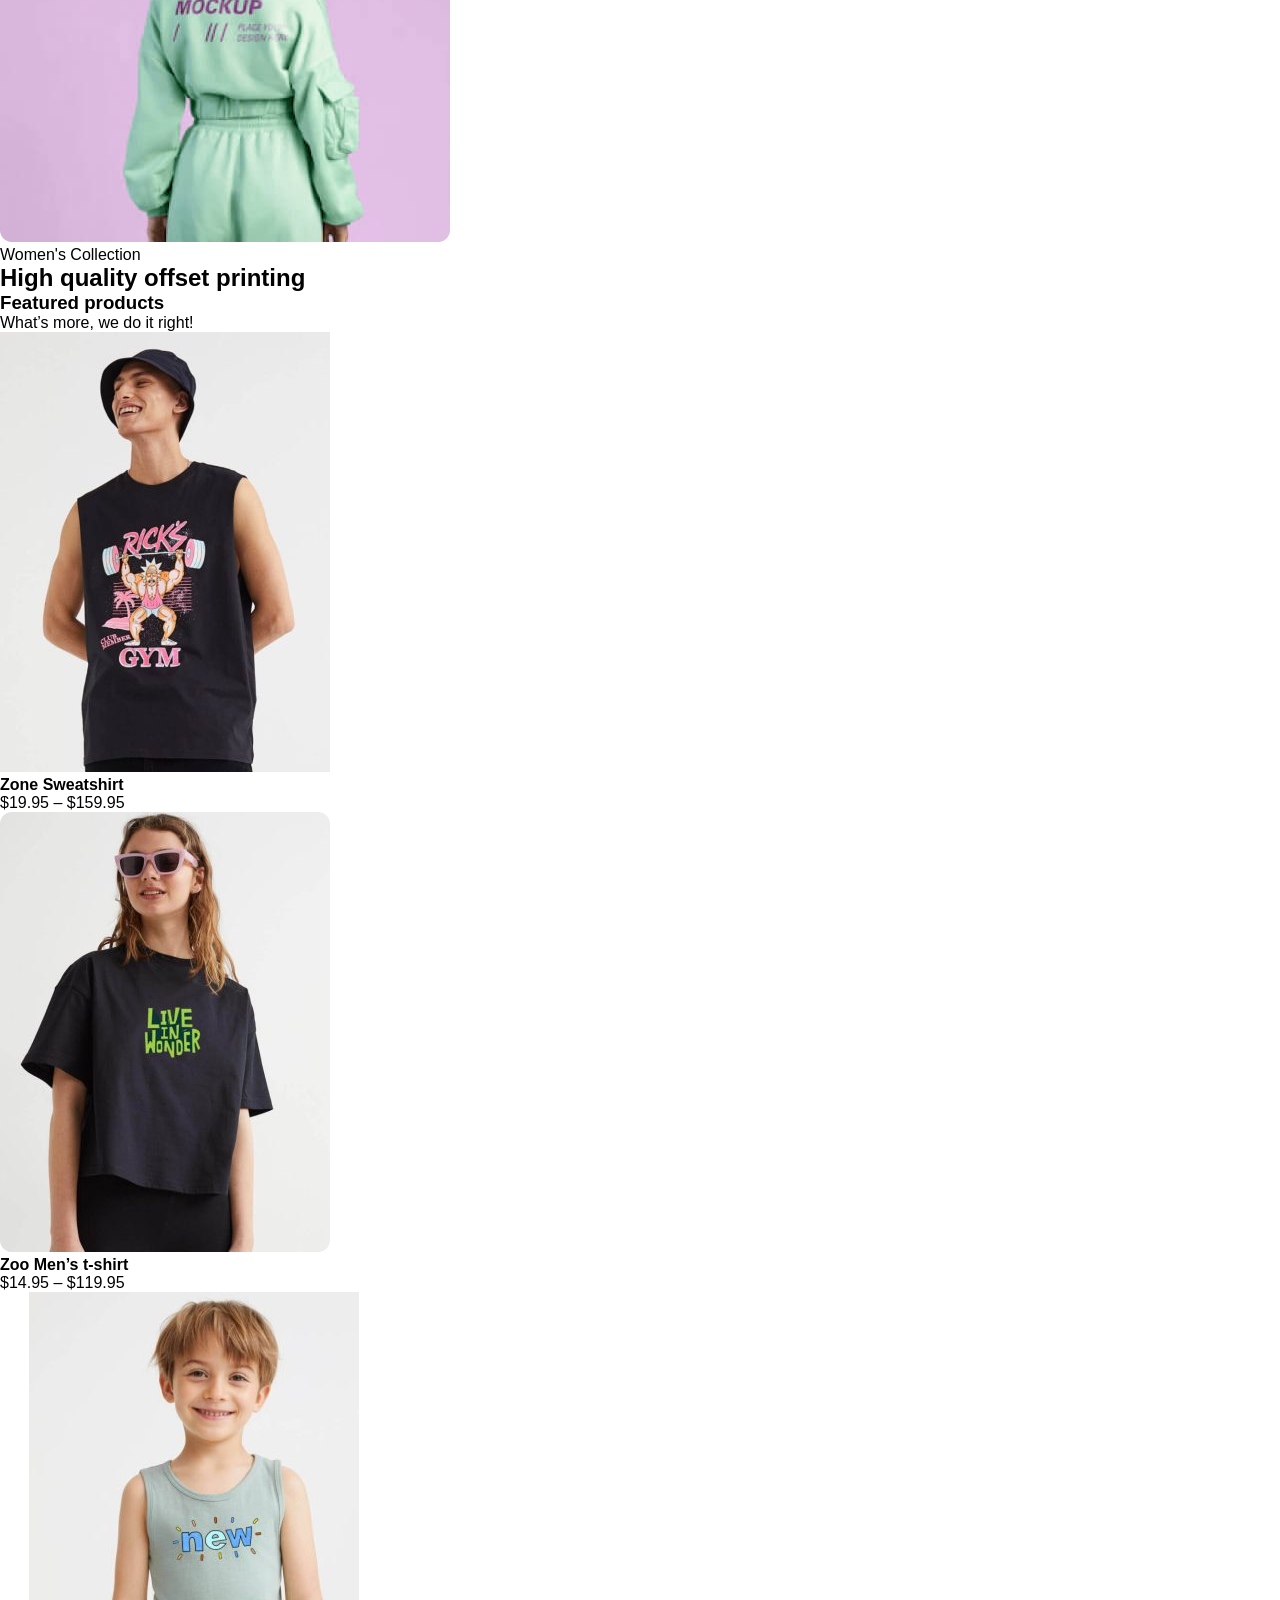
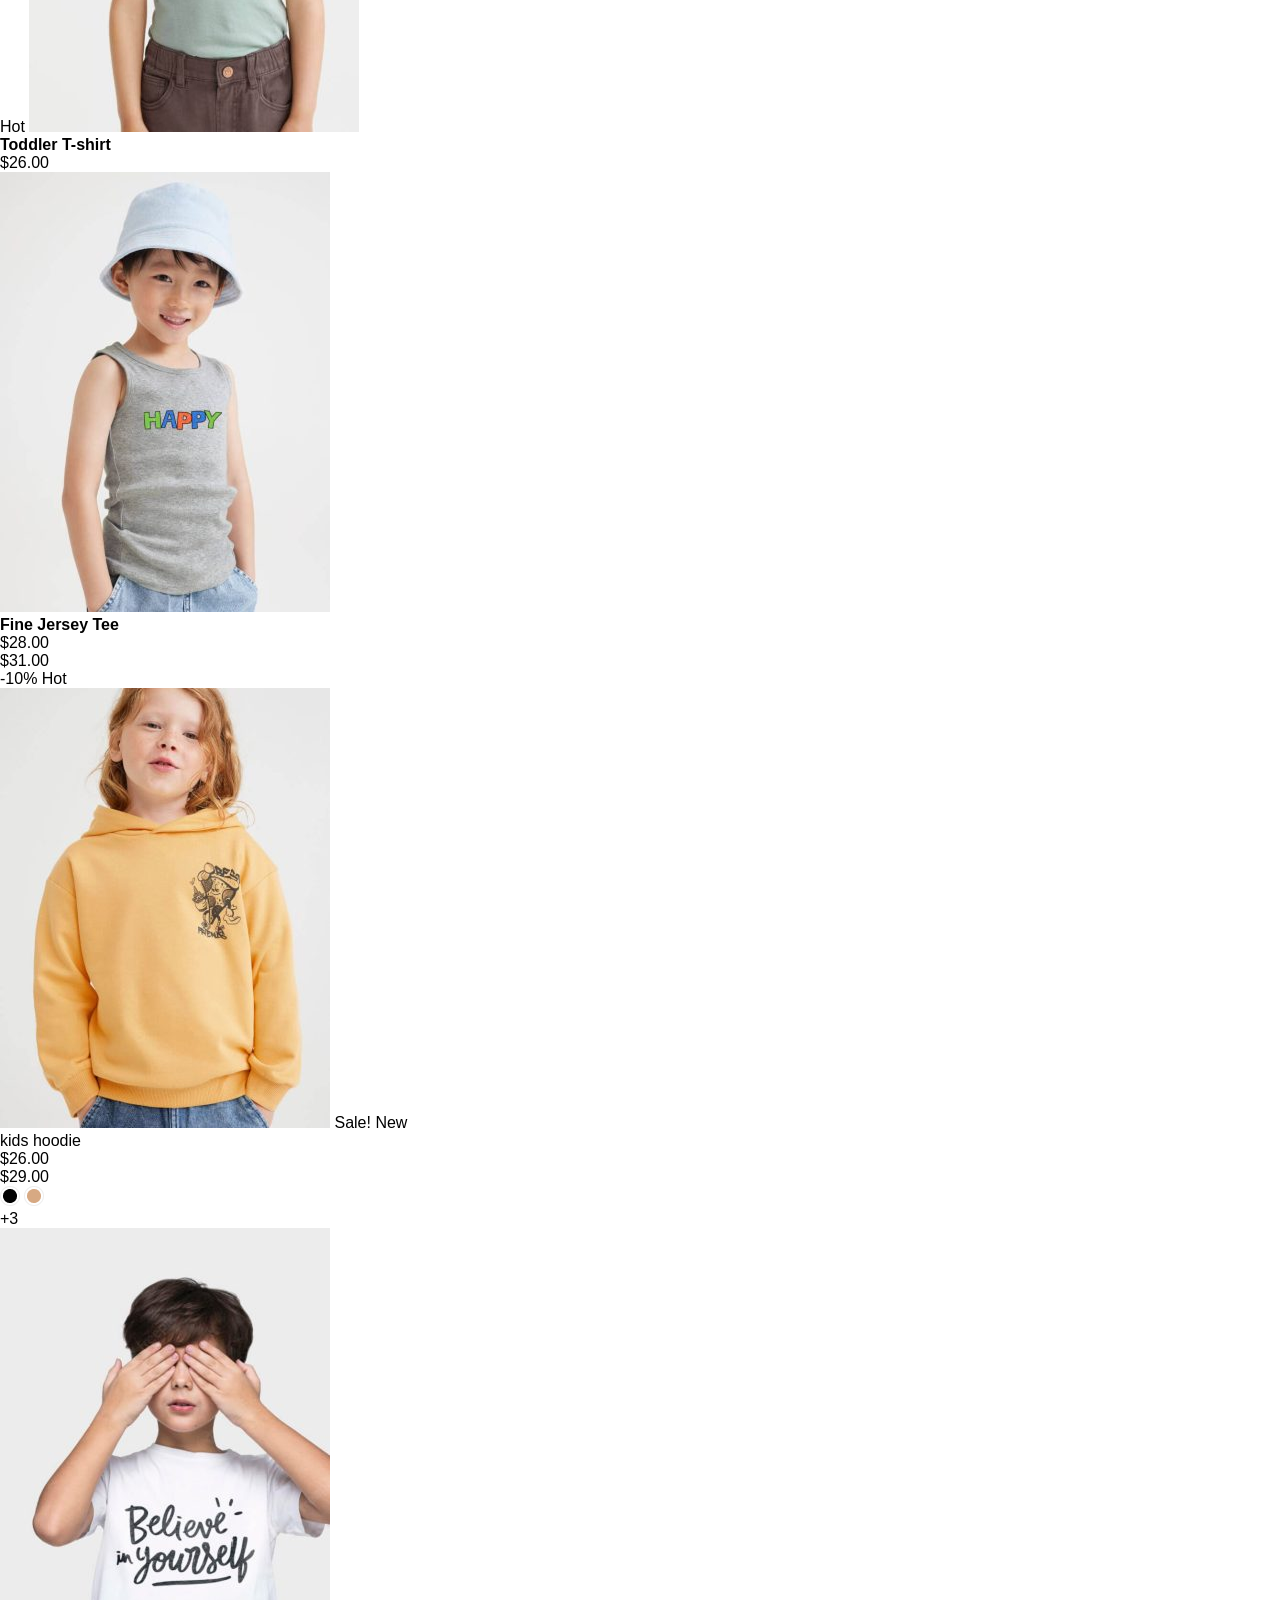
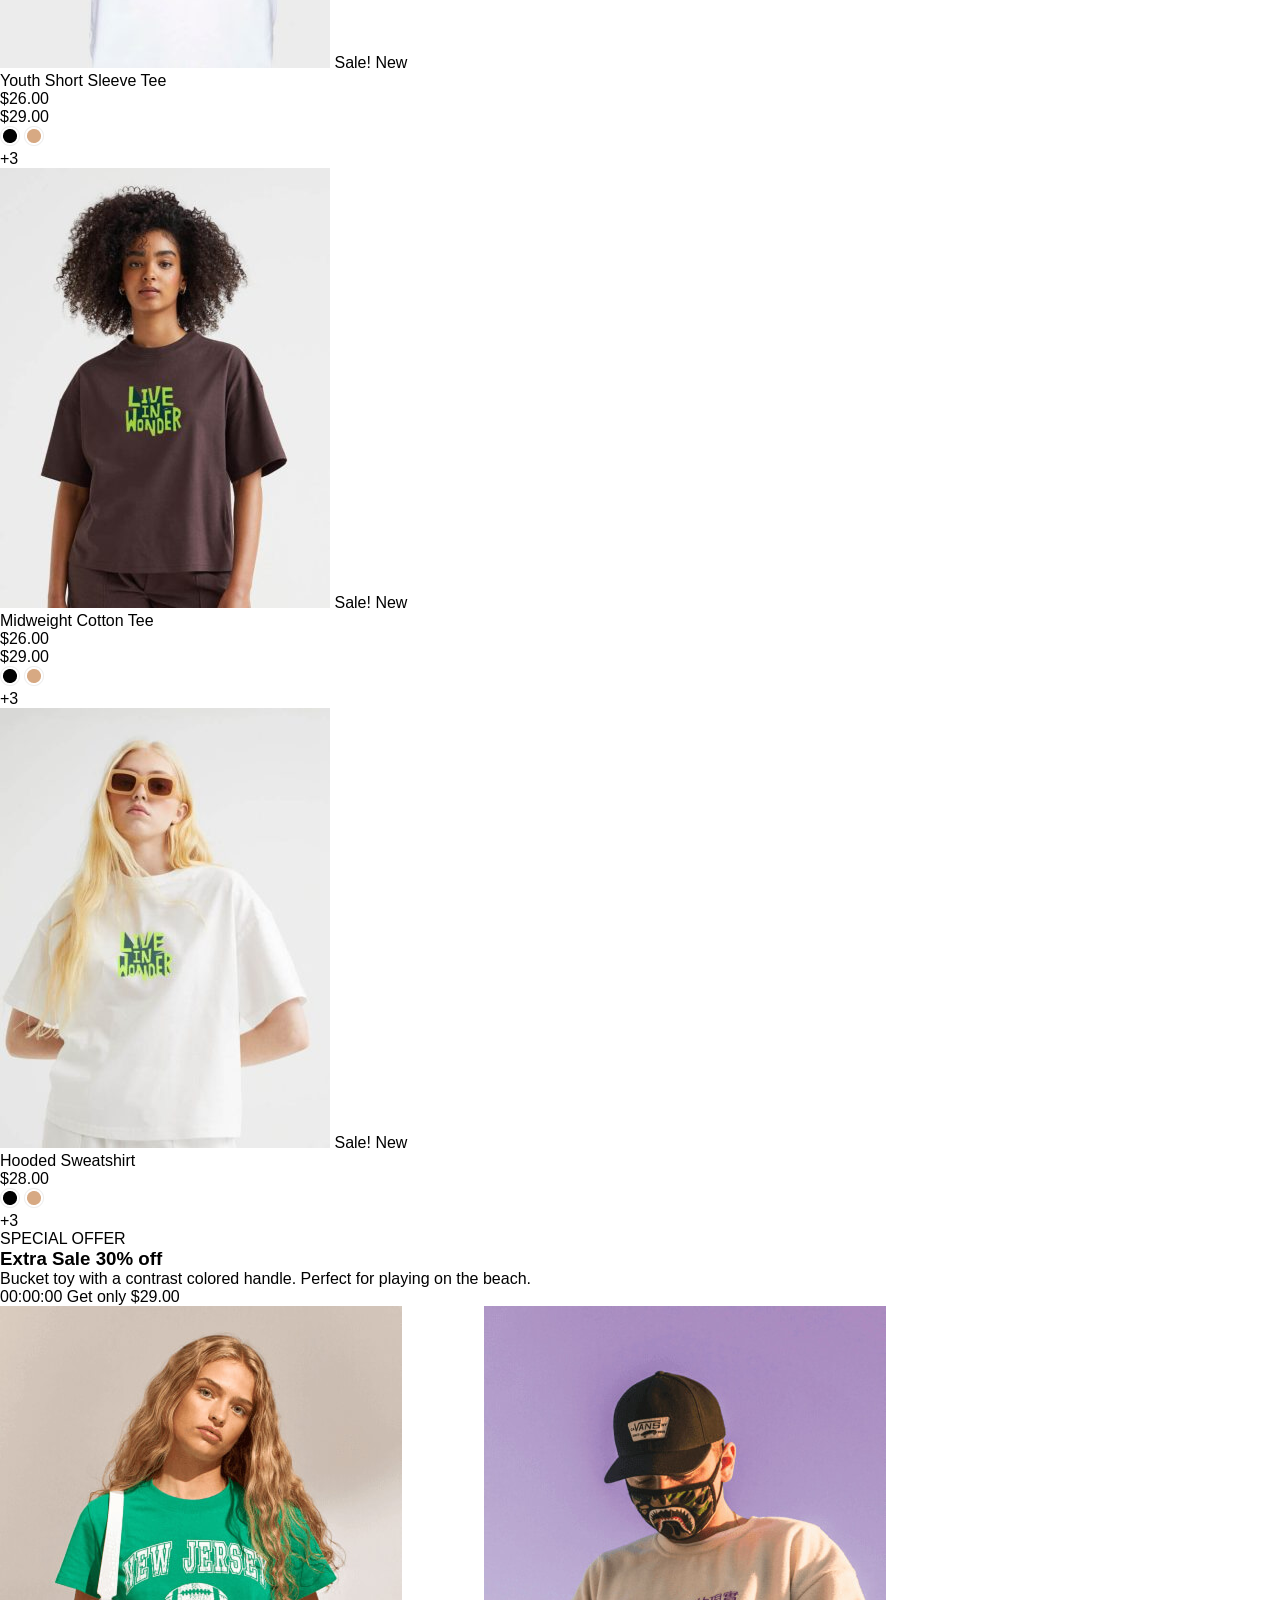
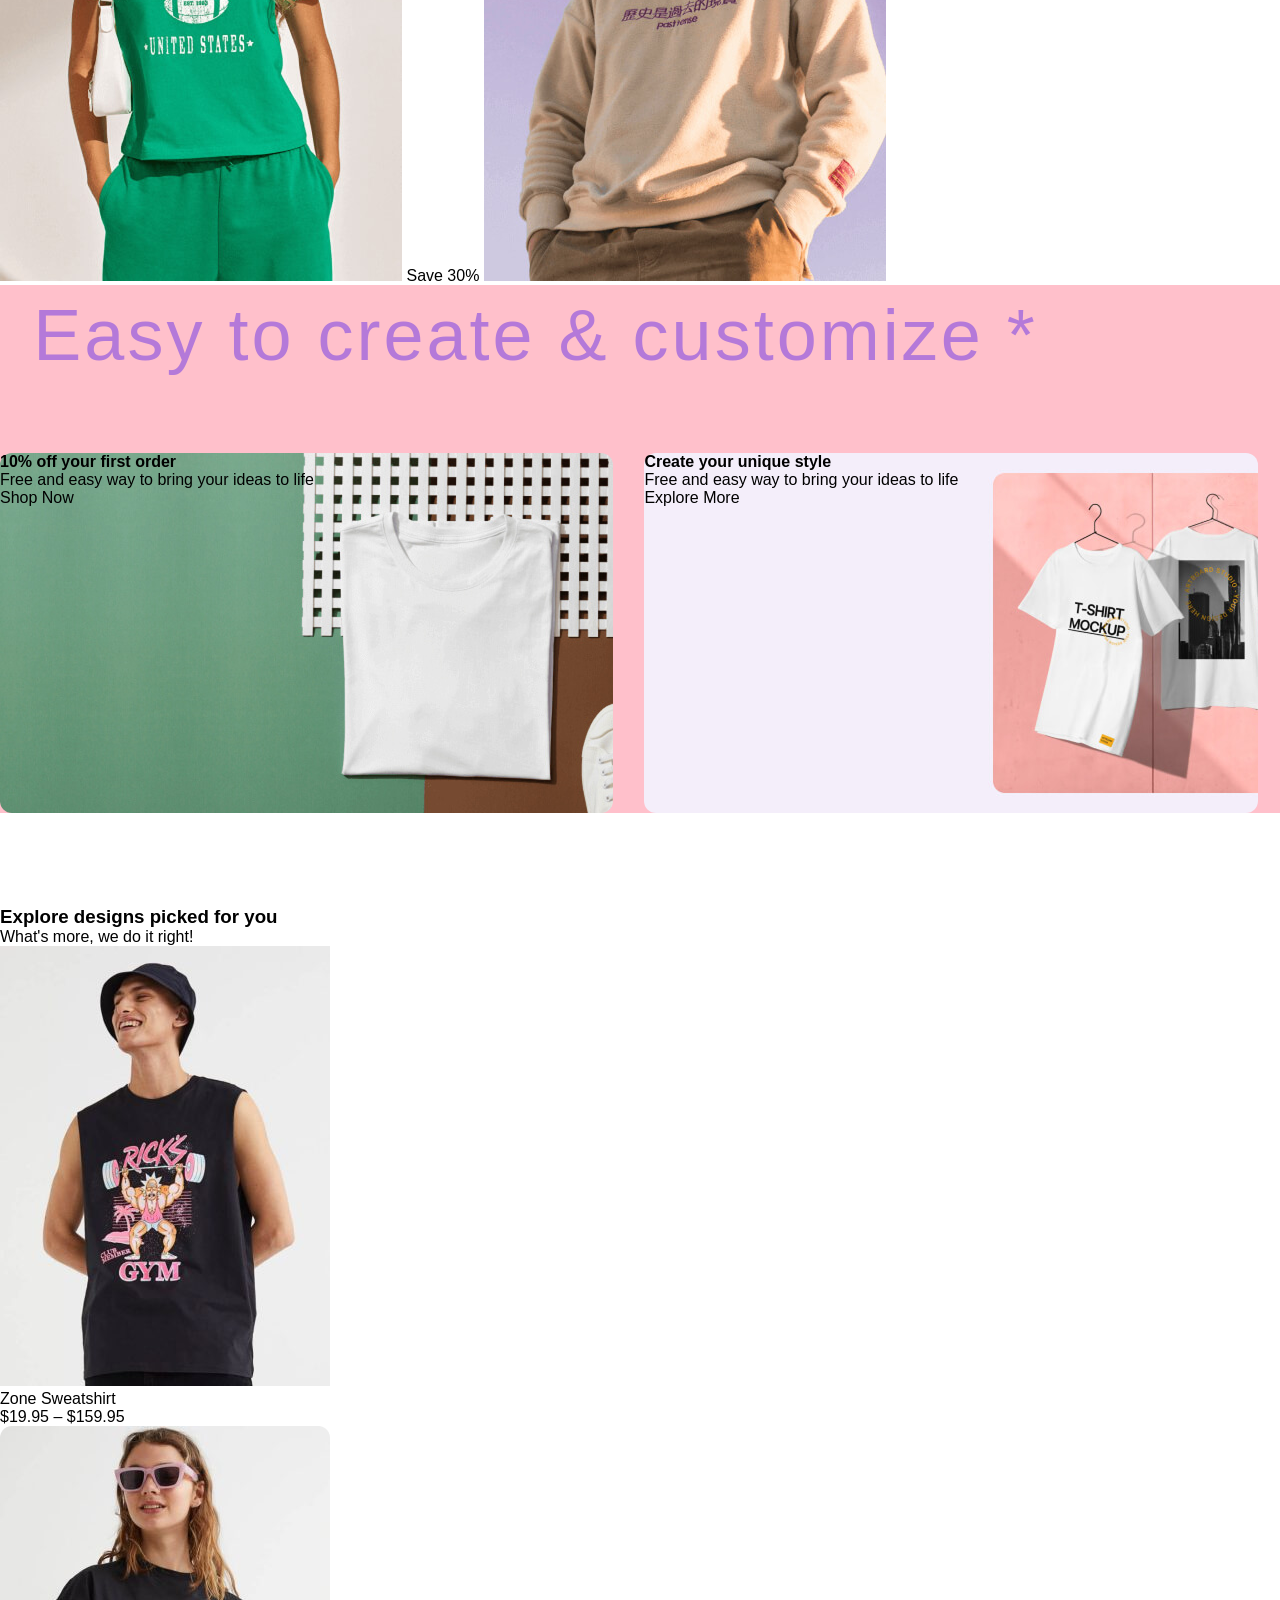
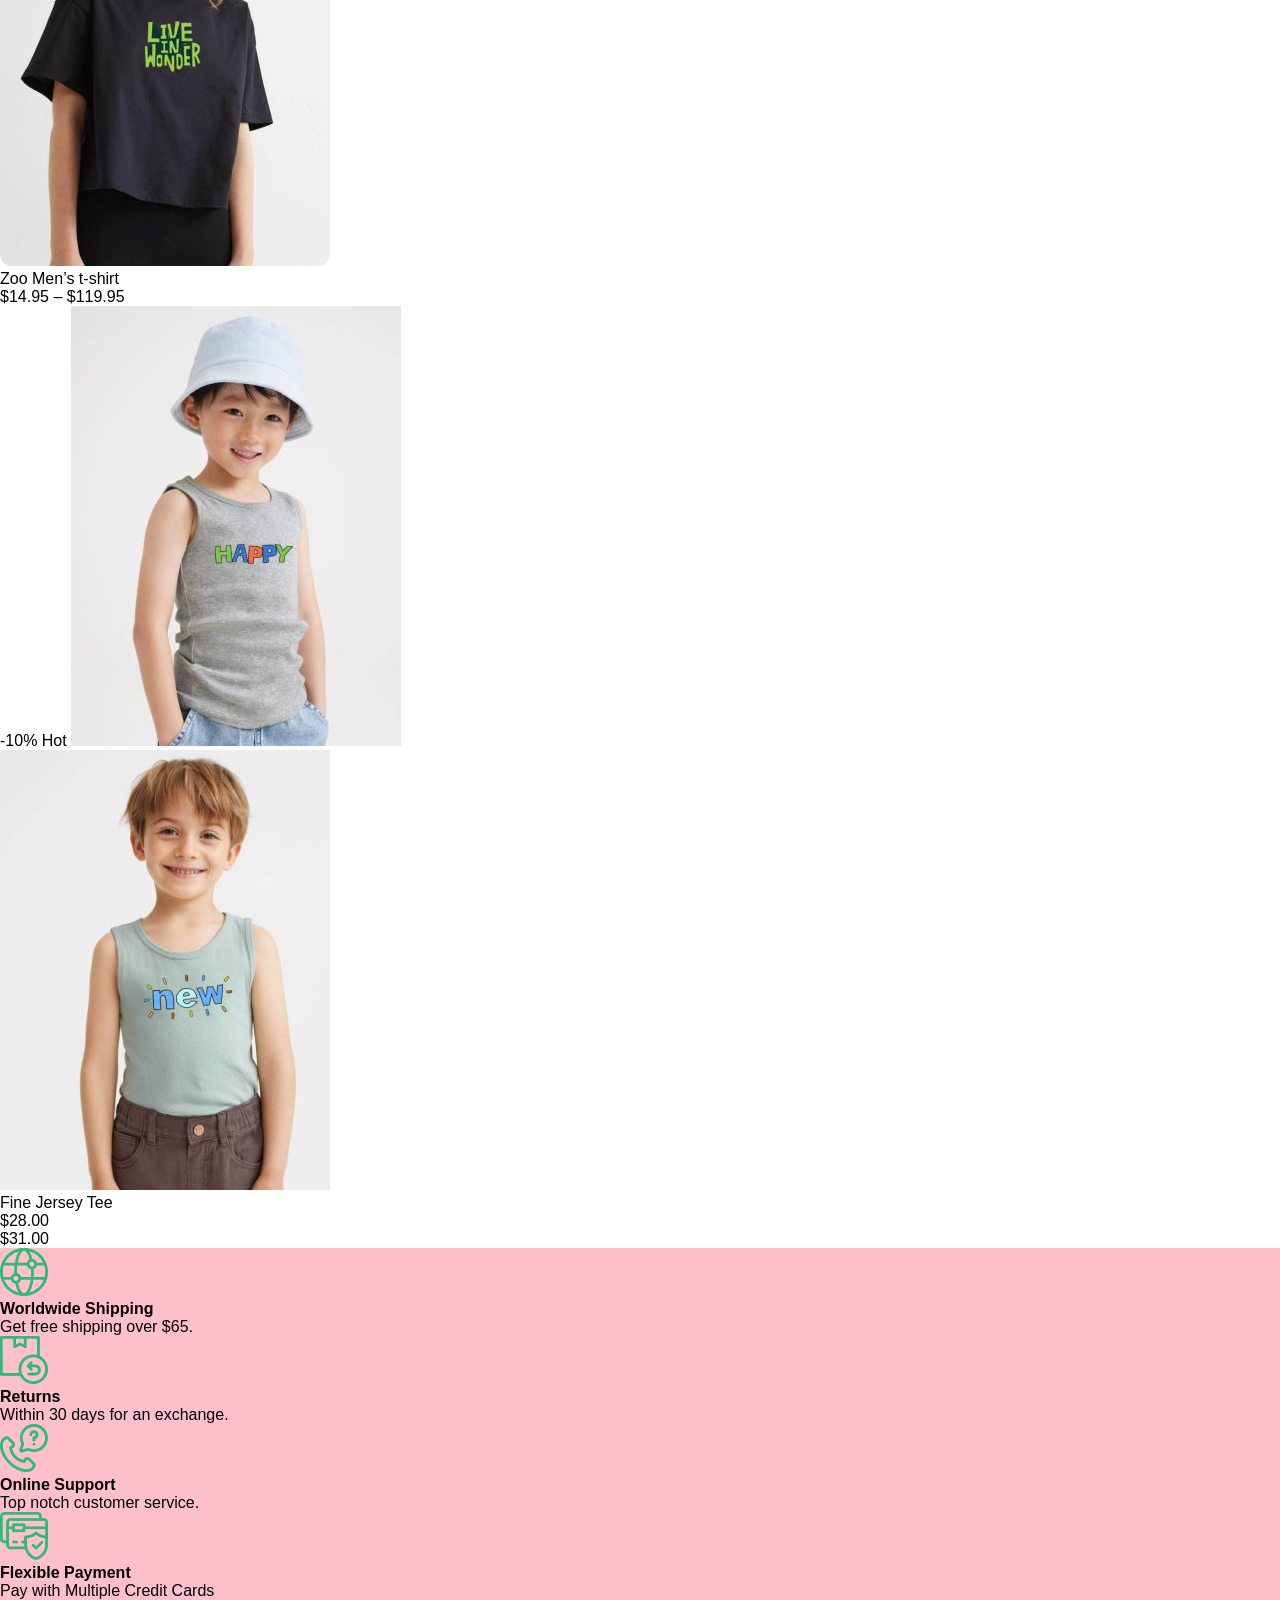
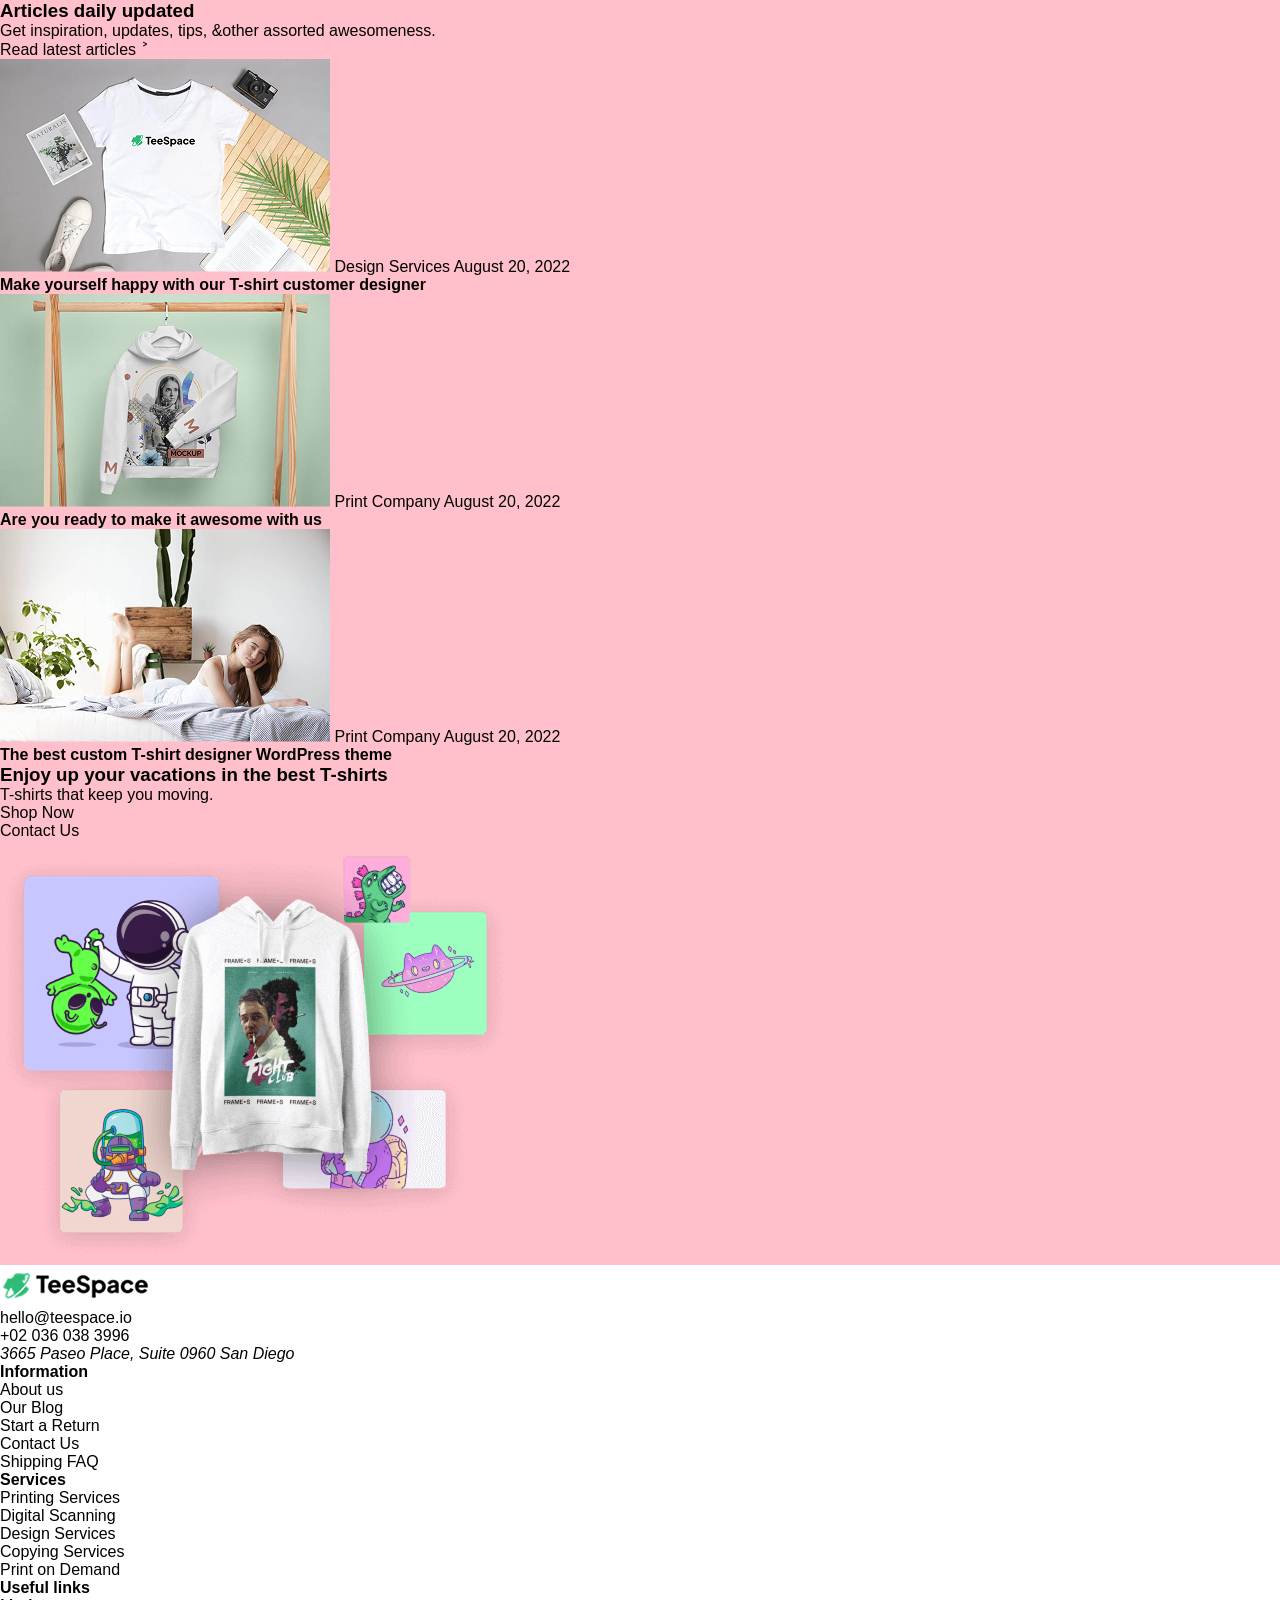
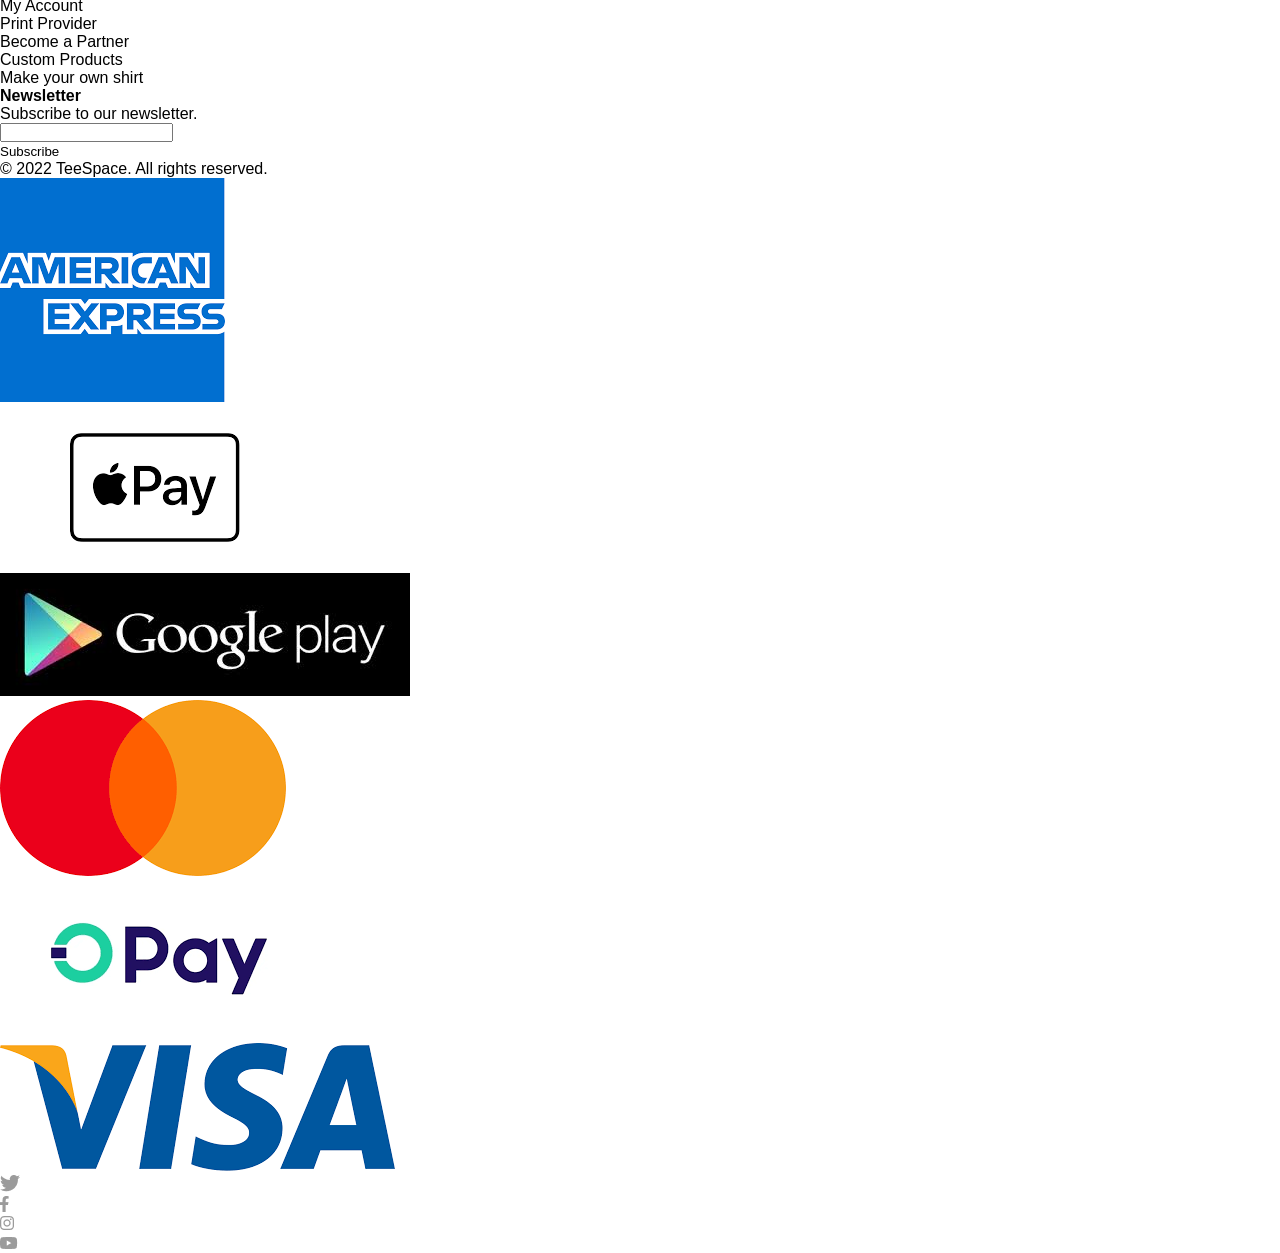
==== commit 8eea2cd3: "add first section SCSS files" ====
--- a/index.html
+++ b/index.html
@@ -9,7 +9,7 @@
   <body>
     <header>
       <section class="sale">
-        <div>
+        <div class="sale__container">
           <h2>FREE SHIPPING ON ALL U.S. ORDERS $50+</h2>
           <img src="images/X.png" alt="close" />
         </div>
@@ -17,11 +17,21 @@
       <section class="navigation">
         <nav>
           <ul class="navigation__list">
-            <li id="green"><a href="#">Home</a></li>
-            <li class="navigation__item"><a href="#">TeeSpace</a></li>
-            <li class="navigation__item"><a href="#">Shop</a></li>
-            <li class="navigation__item"><a href="#">Blog</a></li>
-            <li class="navigation__item"><a href="#">Pages</a></li>
+            <li id="green">
+              <a href="#">Home</a> <a class="downgrade">&#8964;</a>
+            </li>
+            <li class="navigation__item">
+              <a href="#">TeeSpace</a><a class="downgrade">&#8964;</a>
+            </li>
+            <li class="navigation__item">
+              <a href="#">Shop</a><a class="downgrade">&#8964;</a>
+            </li>
+            <li class="navigation__item">
+              <a href="#">Blog</a><a class="downgrade">&#8964;</a>
+            </li>
+            <li class="navigation__item">
+              <a href="#">Pages</a><a class="downgrade">&#8964;</a>
+            </li>
           </ul>
         </nav>
         <h1 class="navigation__logo">
@@ -50,7 +60,7 @@
               <img src="images/Text.png" alt="Shopping cart" />
             </a>
           </li>
-          <li class="sidebar__item">
+          <li class="sidebar__items">
             <a href="#">Let's Talk</a>
           </li>
         </ul>
@@ -58,12 +68,12 @@
     </header>
     <main>
       <section class="featured">
+        <img
+          src="images/cyan-blue-hoodies.png"
+          class="featured__ad"
+          alt="models"
+        />
         <div class="featured__content">
-          <img
-            src="images/cyan-blue-hoodies.png"
-            class="featured__ad"
-            alt="models"
-          />
           <span class="featured__rating">Rated 4.9 of 5.0</span>
           <ul class="featured__stars">
             <li><img src="images/yellow-star.png" alt="Rating" /></li>
@@ -72,28 +82,42 @@
             <li><img src="images/yellow-star.png" alt="Rating" /></li>
             <li><img src="images/yellow-star.png" alt="Rating" /></li>
           </ul>
-          <h2>Enjoy up your vacations in the best T-shirts</h2>
-          <p>
+          <h2>
+            Enjoy up your vacations<br />
+            in the best T-shirts
+          </h2>
+          <p class="featured__paragraph">
             What's more, we do it right! A full administration printing
-            background. Print shirts for yourself or your online business
+            background.<br />
+            Print shirts for yourself or your online business
           </p>
           <ul class="featured__motives">
-            <li>
+            <li class="featured__tick">
               <img src="images/tick.png" alt="tick" />
+            </li>
+            <li>
               <p>Top quality prints using the latest technology</p>
             </li>
-            <li>
+          </ul>
+          <ul class="featured__motivestwo">
+            <li class="featured__tick">
               <img src="images/tick.png" alt="tick" />
+            </li>
+            <li>
               <p>Mix and match colors, sizes, and designs</p>
             </li>
-            <li class="featured__item">
+          </ul>
+          <ul class="featured__item">
+            <li class="featured__start">
               <a href="#">Get Started Today</a>
             </li>
             <li class="featured__unique">
               <a href="#">
                 <p>How We Work</p>
-                <img src="images/play.png" alt="Play" />
-              </a>
+              </a>
+            </li>
+            <li class="featured__play">
+              <img src="images/play.png" alt="Play" />
             </li>
           </ul>
         </div>
--- a/css/styles.css
+++ b/css/styles.css
@@ -1,19 +1,21 @@
-/* @import url(_variables.scss); */
-/* https://sass-lang.com/ */
+/* global */
 * {
   margin: 0;
   padding: 0;
   box-sizing: border-box;
 }
 
+body {
+  font-family: "Plus Jakarta Sans", sans-serif;
+}
+
 .center {
-  width: 75%; /* 1440 */
-  /* @include font-style($font-ssm, $primary-color, "arial", LineHeight(16, 30)); */
+  width: 100%;
   margin: auto;
   background: pink;
 }
 
-li {
+ul {
   list-style-type: none;
 }
 
@@ -31,6 +33,157 @@
 
 /* end of global */
 /* home */
+.sale__container {
+  height: 40px;
+  text-align: center;
+  position: relative;
+  background-color: #f8f8f8;
+  display: flex;
+  align-items: center;
+  justify-content: center;
+}
+.sale__container h2 {
+  color: #b479d9;
+  display: inline-block;
+}
+.sale__container img {
+  position: absolute;
+  right: 1.6666666667%;
+}
+
+.navigation {
+  width: 100%;
+  margin: 0 auto;
+  padding-top: 40px;
+  padding-left: 2.6659722222%;
+  padding-right: 2.6659722222%;
+  display: flex;
+  align-items: center;
+  justify-content: space-between;
+}
+.navigation__list {
+  display: flex;
+  gap: 46.68px;
+}
+.navigation__item a,
+.navigation #green a {
+  color: black;
+  text-decoration: none;
+}
+.navigation__item:hover a,
+.navigation #green:hover a {
+  color: #2ebb77;
+}
+.navigation__logo {
+  width: 11.7369170053%;
+  margin: 0;
+}
+.navigation__logo img {
+  width: 100%;
+  display: block;
+}
+
+.sidebar {
+  display: flex;
+  align-items: center;
+  gap: 30px;
+}
+.sidebar__items {
+  border-radius: 12px;
+  border: 2px solid #f4eefa;
+  width: percent(101, 1440);
+  height: 48px;
+  display: flex;
+  align-items: center;
+  justify-content: center;
+}
+.sidebar__item img {
+  display: block;
+}
+
+.featured {
+  width: 100%;
+  margin: 0 auto;
+  padding-top: 100px;
+  padding-left: 2.6388888889%;
+  padding-right: 2.6388888889%;
+  display: flex;
+  align-items: center;
+  justify-content: center;
+  gap: 6.5982404692%;
+}
+.featured__ad {
+  width: 36%;
+}
+.featured__content {
+  width: 45%;
+}
+.featured__rating {
+  display: inline-block;
+  border-radius: 40px;
+  color: #b479d9;
+  background-color: #f8f8f8;
+  padding: 8px 2.6067122841%;
+  margin-right: 1.9550342131%;
+}
+.featured__stars {
+  display: inline-flex;
+  gap: 4px;
+}
+.featured__stars li {
+  display: inline-block;
+}
+.featured h2 {
+  margin-top: 30px;
+  font-size: 48px;
+  line-height: 56px;
+}
+.featured__paragraph {
+  margin-top: 24px;
+  color: #7e7e7e;
+  line-height: 30px;
+}
+.featured__motives, .featured__motivestwo {
+  margin-top: 25px;
+  display: flex;
+  align-items: center;
+  gap: 2.4437927664%;
+}
+.featured__motives li, .featured__motivestwo li {
+  display: inline-block;
+}
+.featured__tick {
+  border-radius: 16px;
+  background-color: #e2f5f2;
+}
+.featured__item {
+  margin-top: 40px;
+  display: flex;
+  align-items: center;
+  gap: 4.8875855327%;
+}
+.featured__start {
+  border-radius: 12px;
+  background-color: #2ebb77;
+  height: 56px;
+  width: 36.6568914956%;
+  display: flex;
+  align-items: center;
+  justify-content: center;
+}
+.featured__start a {
+  color: white;
+}
+.featured__play {
+  border-radius: 15px;
+  border: 2px solid black;
+  width: 4.8875855327%;
+  height: 30px;
+  display: flex;
+  align-items: center;
+  justify-content: center;
+}
+
 .design {
   width: 100%;
   margin-bottom: 93px;
@@ -49,6 +202,9 @@
   margin-bottom: 68px;
   overflow: hidden;
 }
+.design__container {
+  background-color: #b479d9;
+}
 .design__promotion {
   display: inline-block;
   width: 47.9166666667%; /* 690 */
@@ -64,4 +220,4 @@
   margin-right: 0;
 }
 
-/* End of Home *//*# sourceMappingURL=styles.css.map */+/* end of home *//*# sourceMappingURL=styles.css.map */
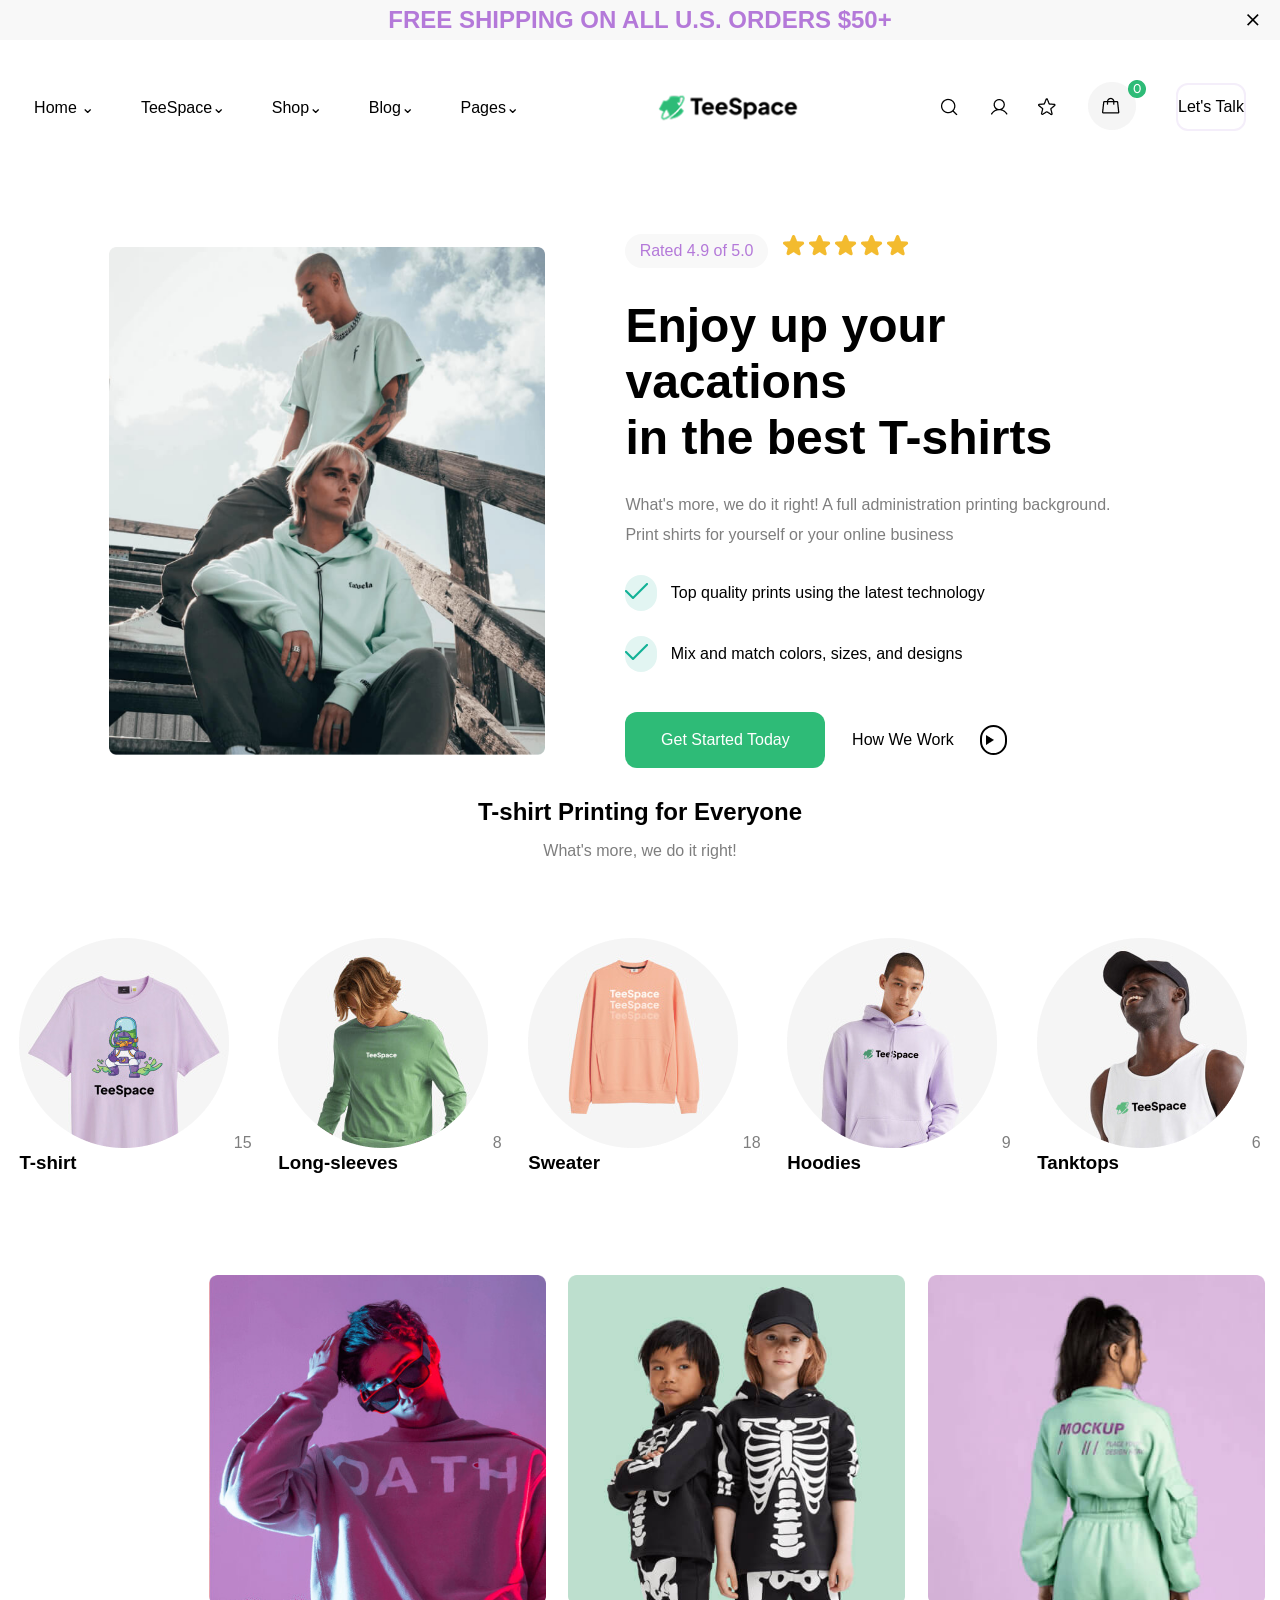
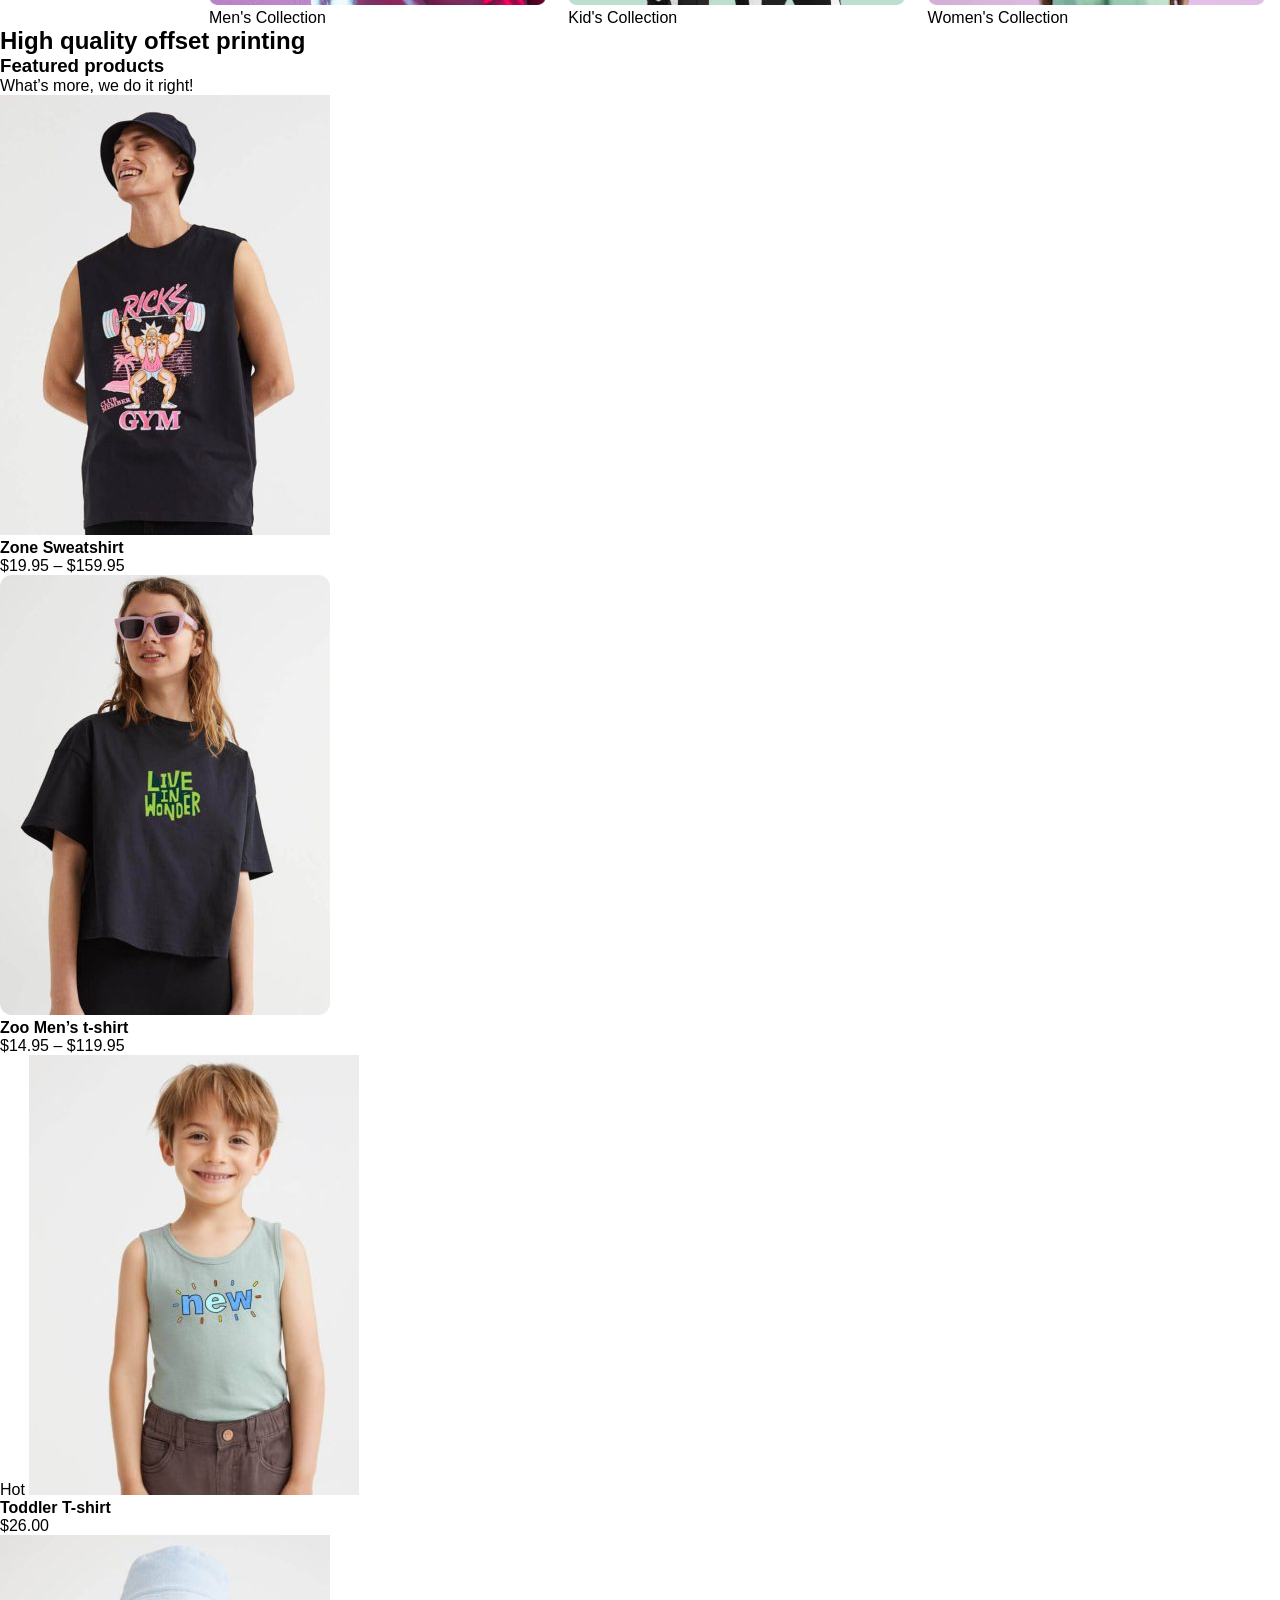
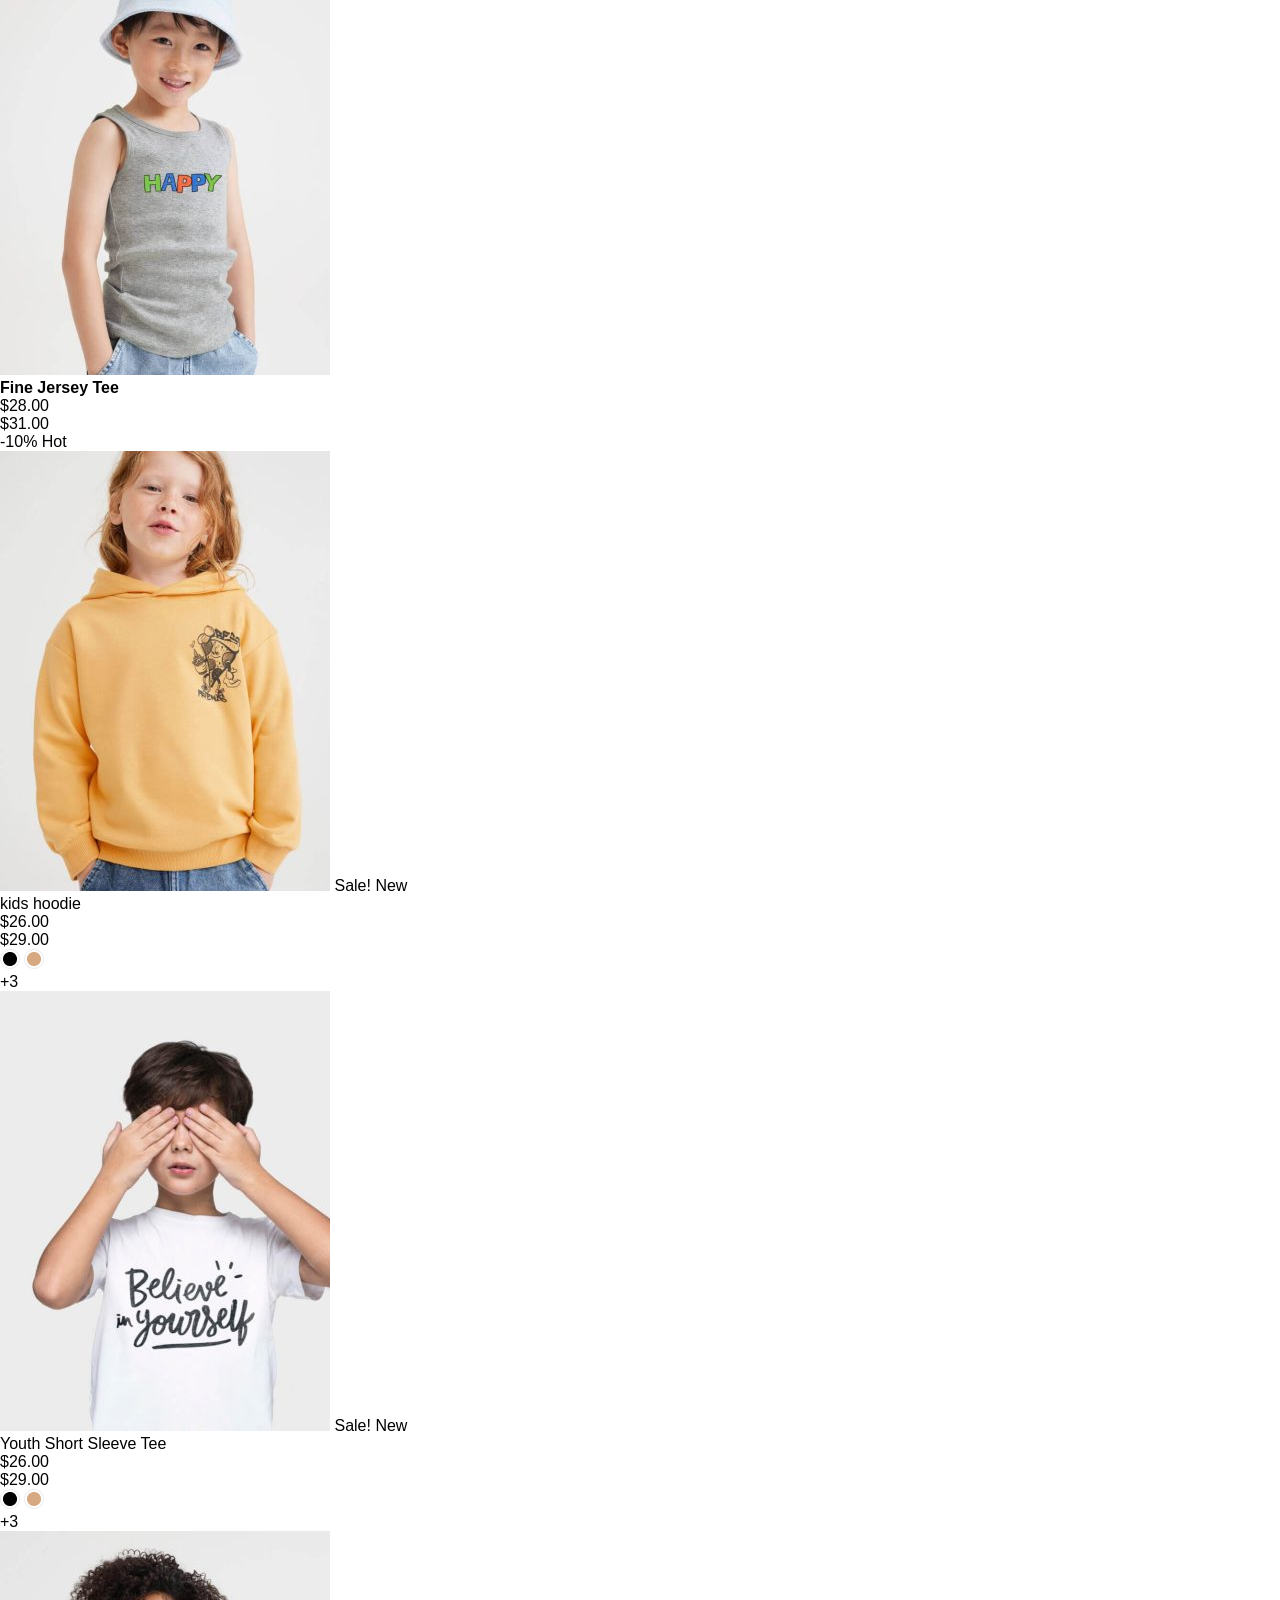
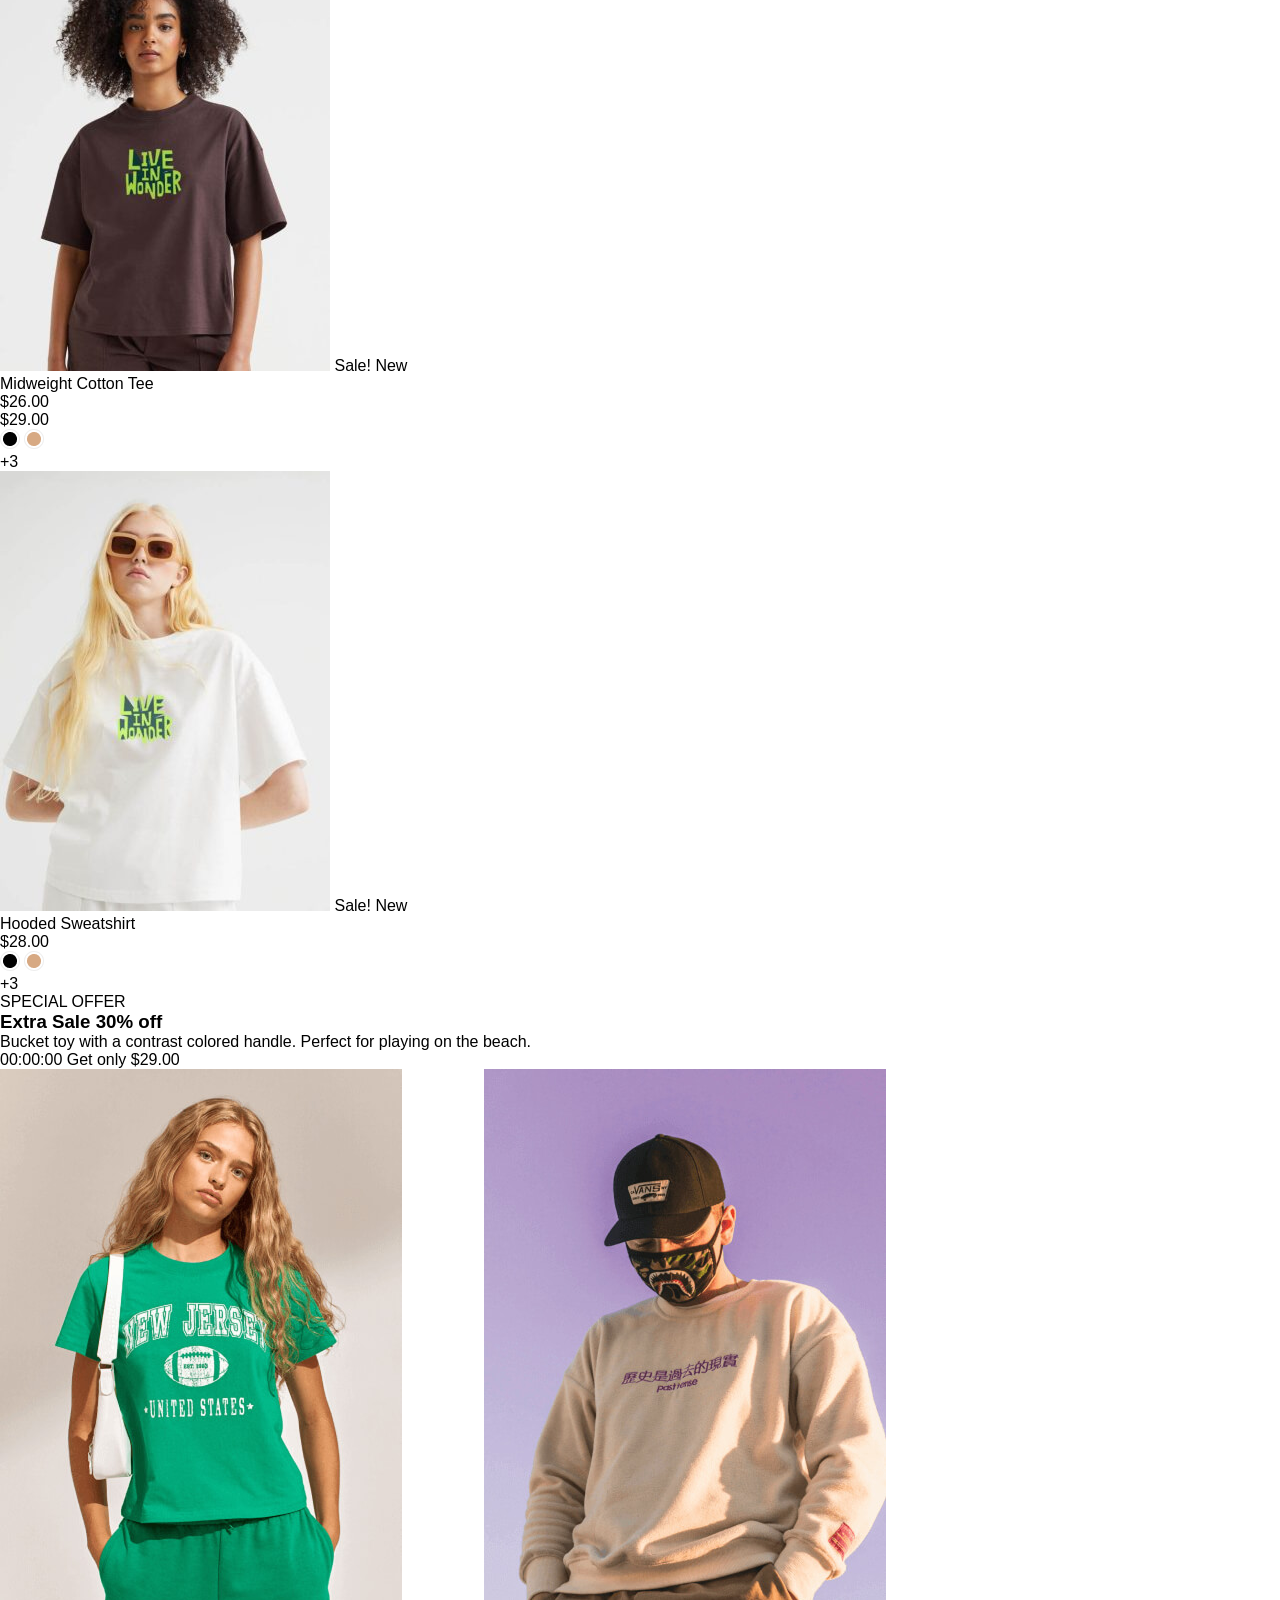
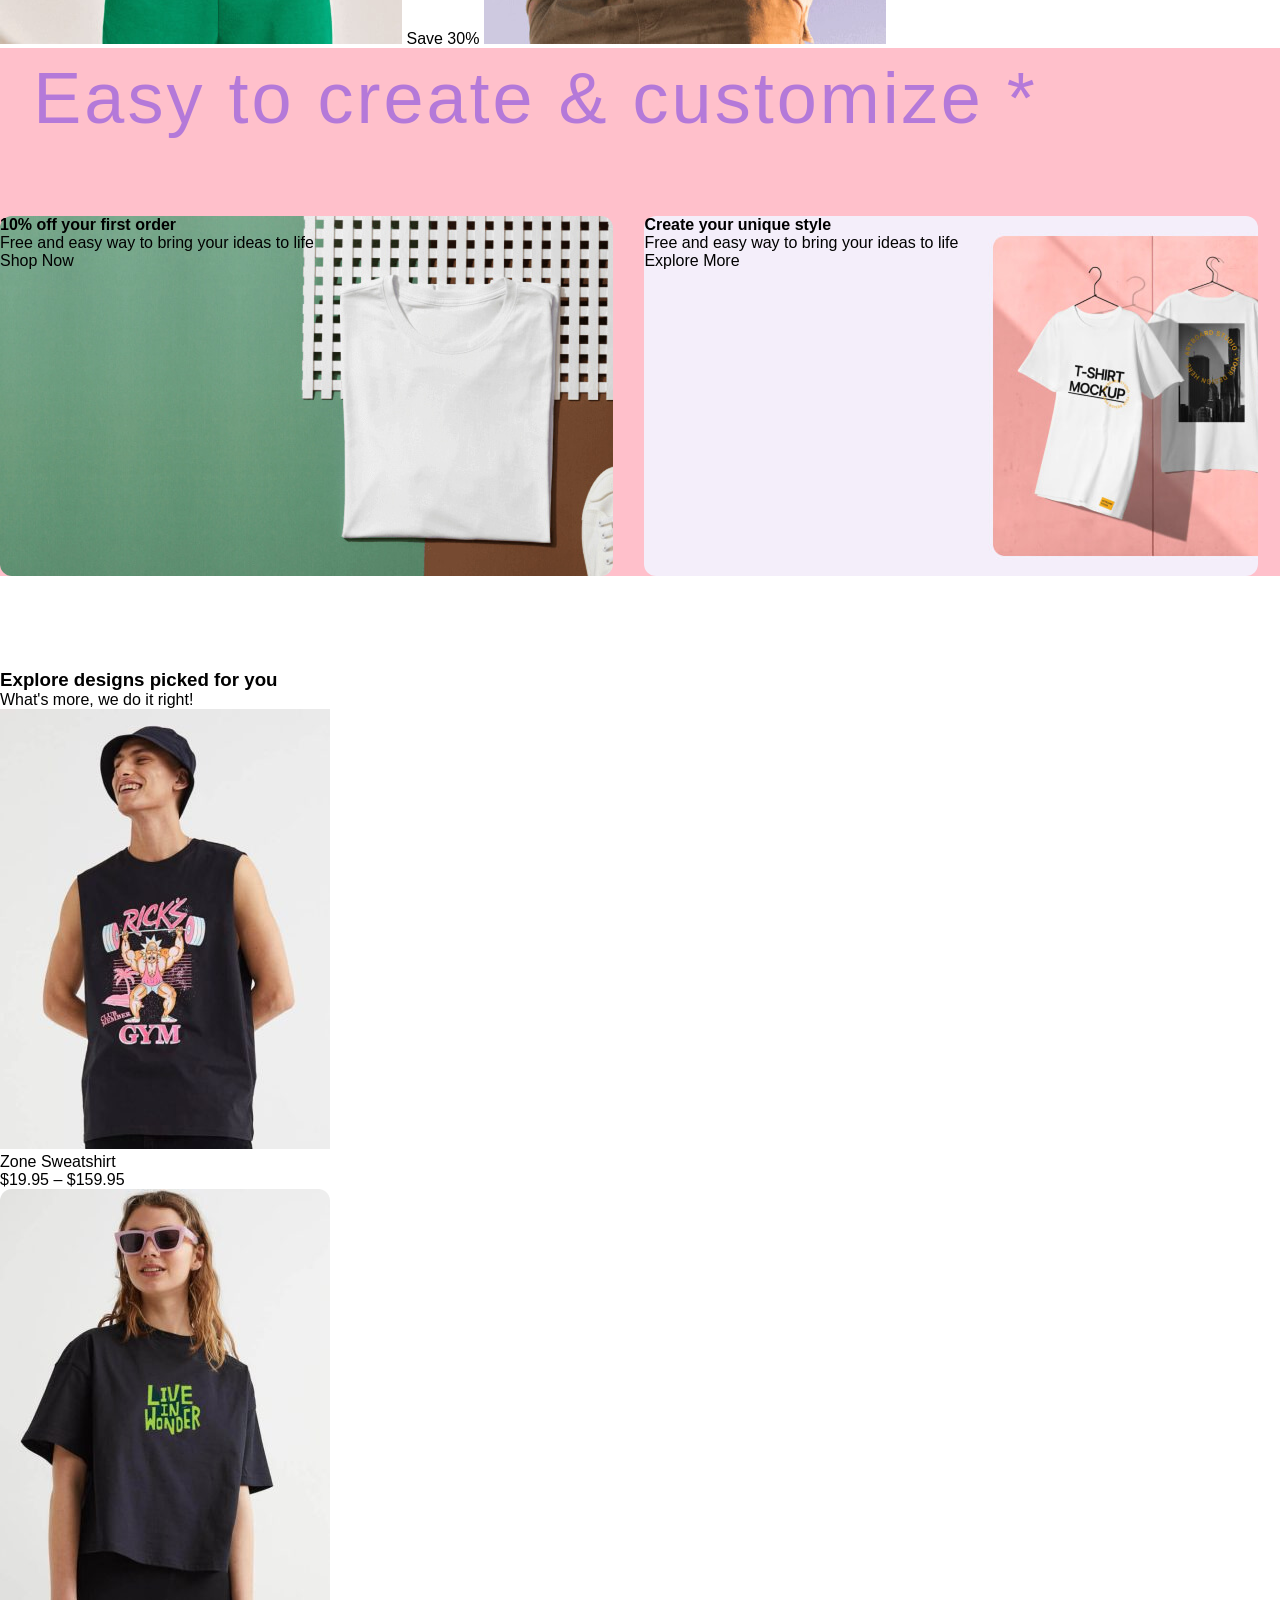
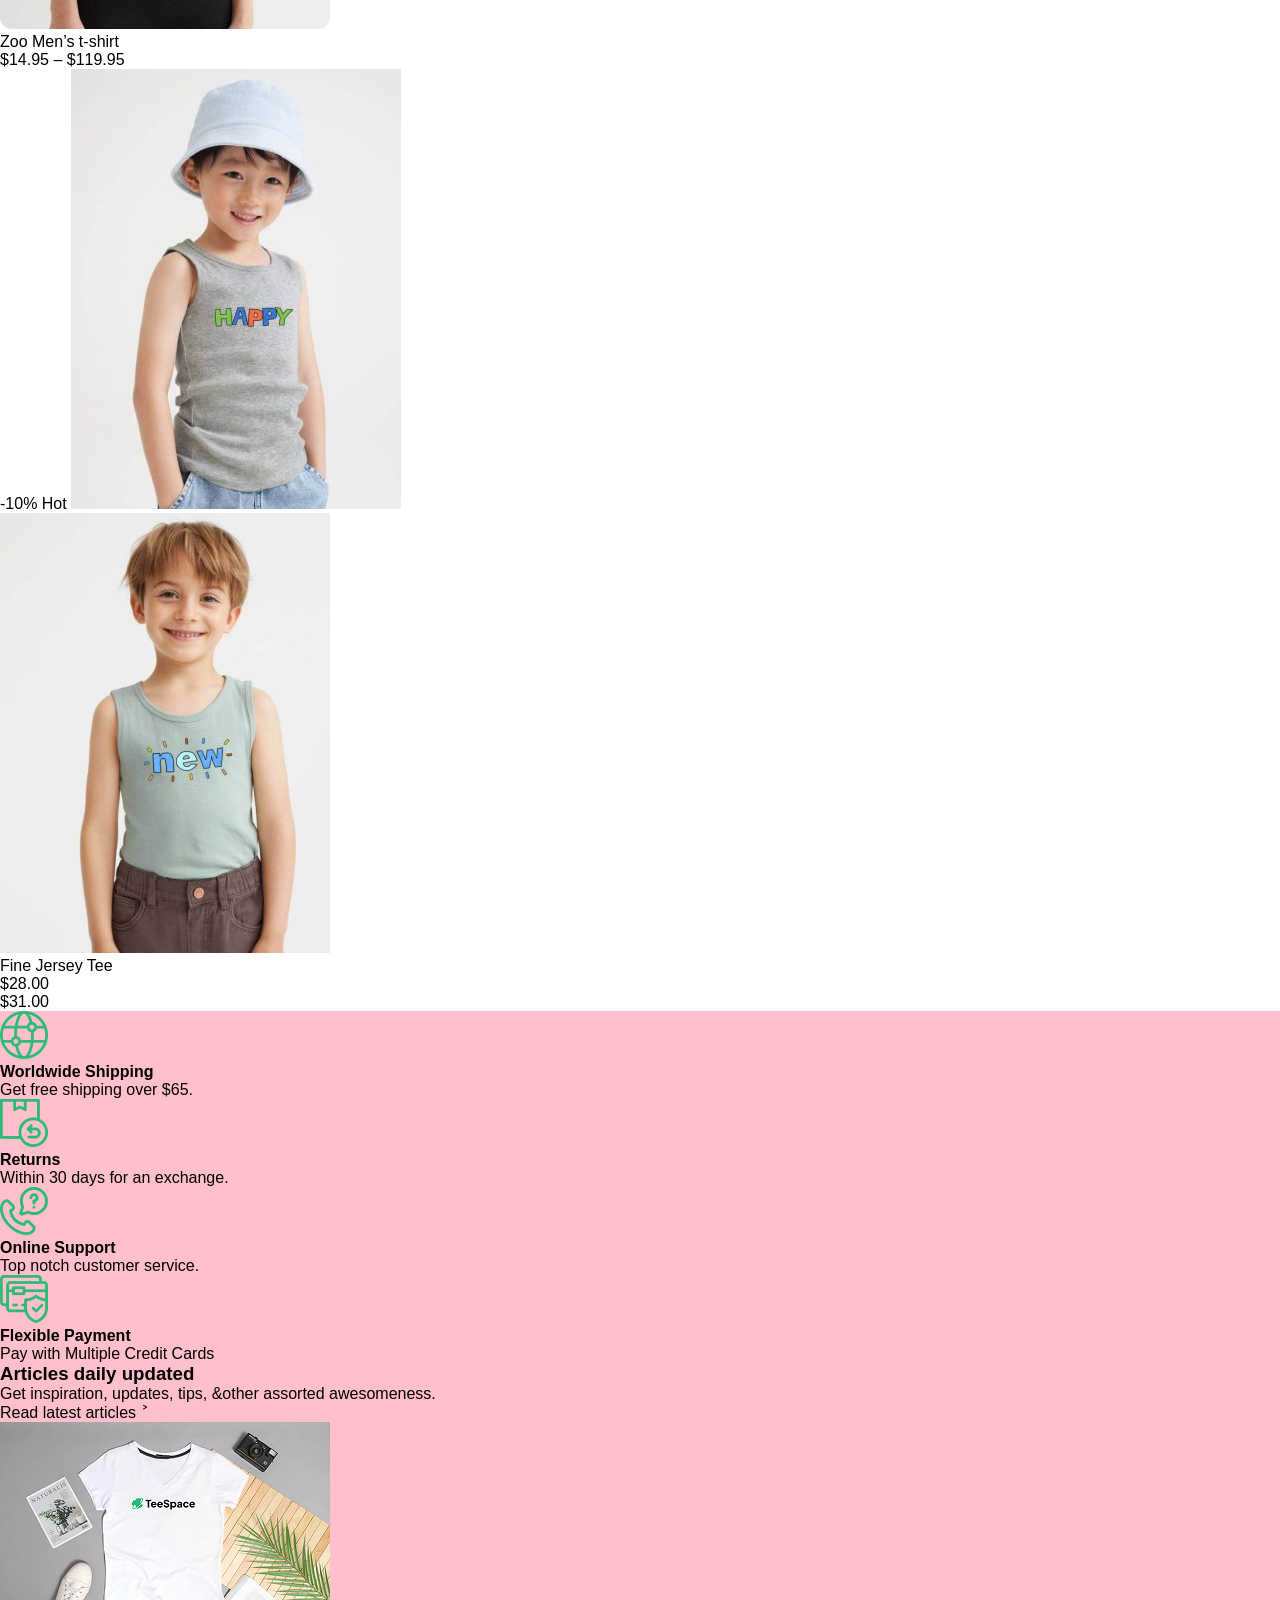
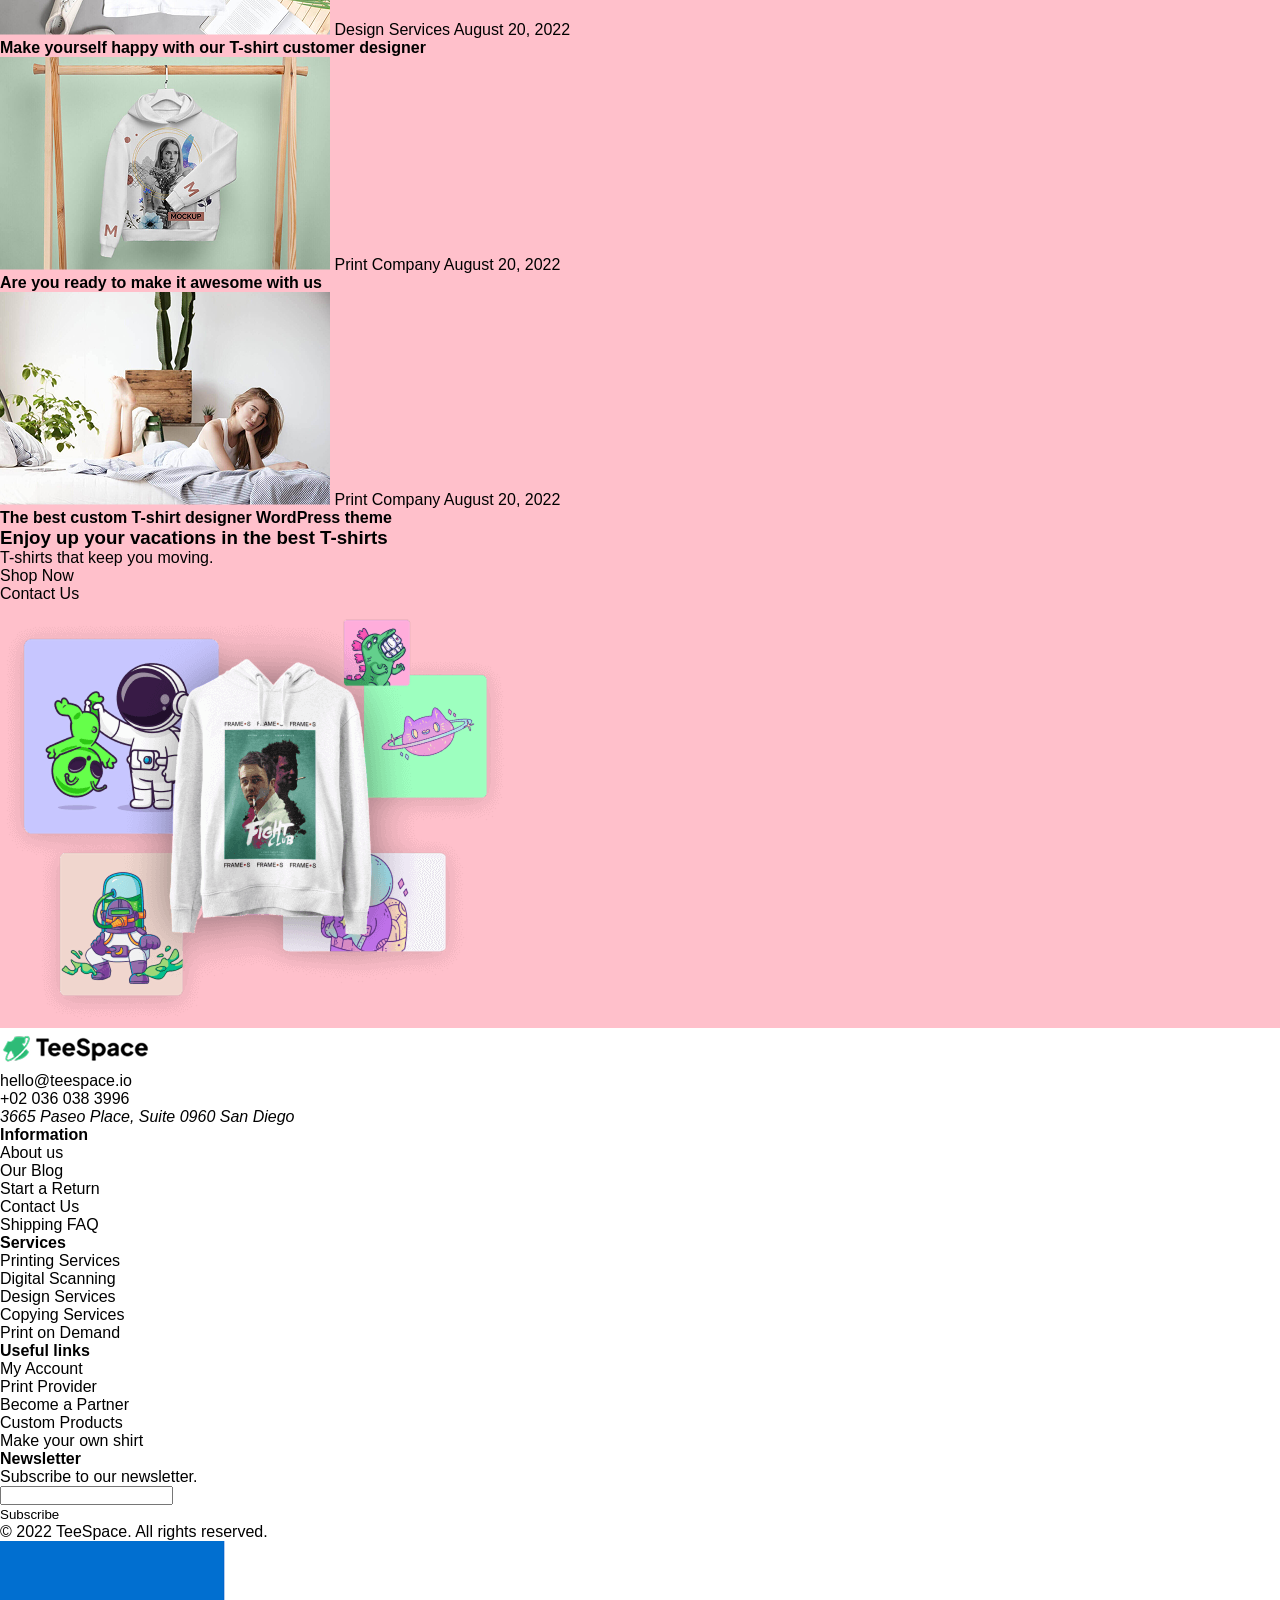
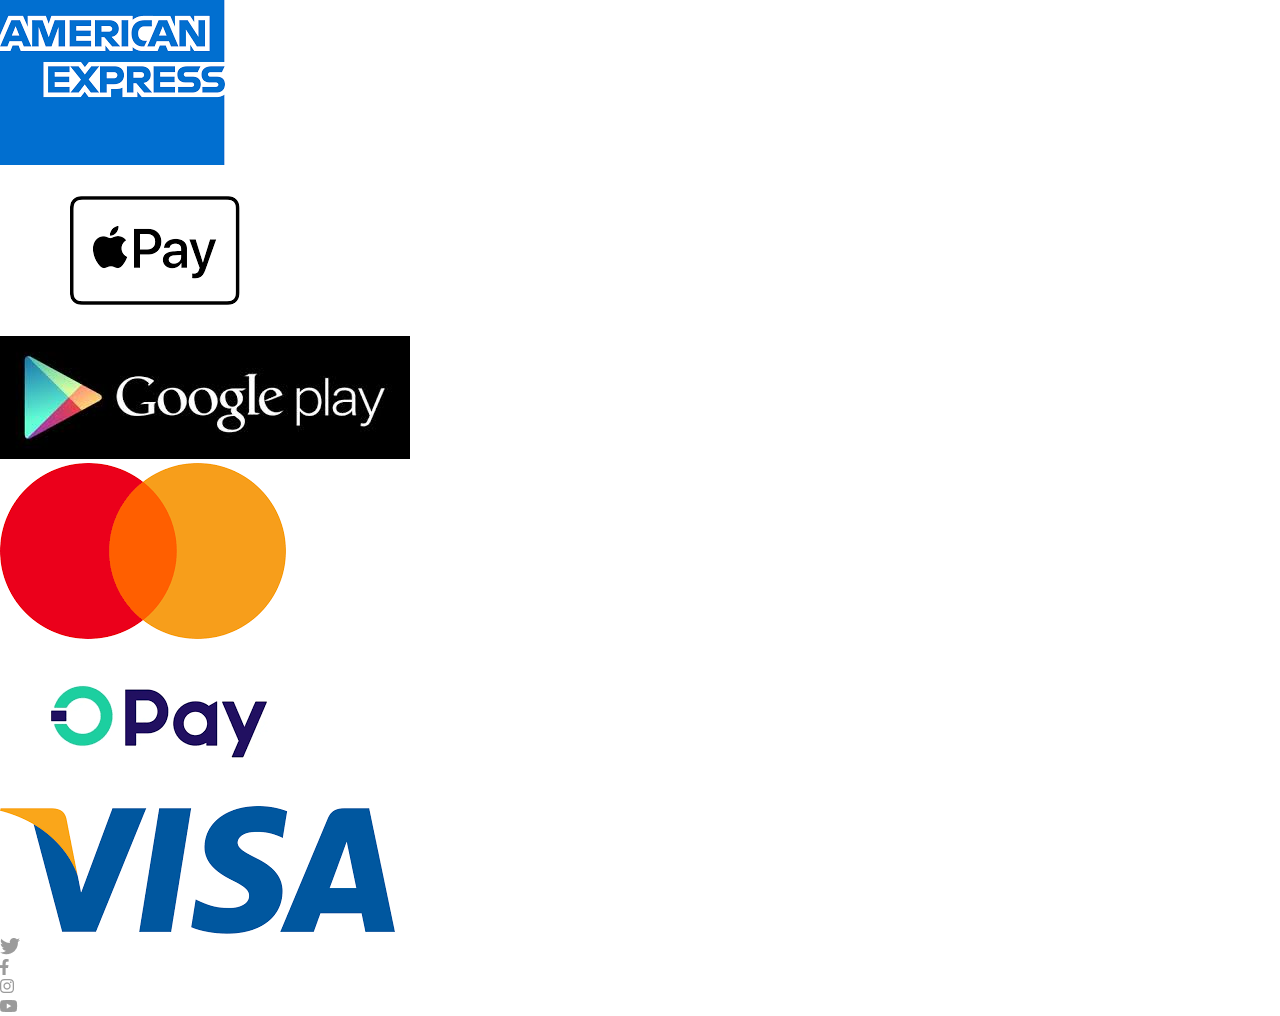
==== commit f67d6c3b: "add fixed scss files" ====
--- a/index.html
+++ b/index.html
@@ -124,68 +124,68 @@
       </section>
       <section class="collections">
         <div class="collections__products">
-          <h3>T-shirt Printing for Everyone</h3>
+          <h2>T-shirt Printing for Everyone</h2>
           <p>What's more, we do it right!</p>
           <ul class="collections__list">
             <li class="collections__item">
               <a href="#">
                 <img src="images/purple-t-shirt.png" alt="T-shirt category" />
+                <span>15</span>
                 <h3>T-shirt</h3>
-                <span>15</span>
               </a>
             </li>
             <li class="collections__item">
               <a href="#">
                 <img src="images/long-sleeve.png" alt="Long sleeve category" />
+                <span>8</span>
                 <h3>Long-sleeves</h3>
-                <span>8</span>
               </a>
             </li>
             <li class="collections__item">
               <a href="#">
                 <img src="images/sweater.png" alt="Sweater category" />
+                <span>18</span>
                 <h3>Sweater</h3>
-                <span>18</span>
               </a>
             </li>
             <li class="collections__item">
               <a href="#">
                 <img src="images/purple-hoodie.png" alt="hoodie category" />
+                <span>9</span>
                 <h3>Hoodies</h3>
-                <span>9</span>
               </a>
             </li>
             <li class="collections__item">
               <a href="#">
                 <img src="images/tanktop.png" alt="tanktop category" />
+                <span>6</span>
                 <h3>Tanktops</h3>
-                <span>6</span>
-              </a>
-            </li>
-          </ul>
-        </div>
-        <div class="types">
-          <ul class="types__list">
-            <li class="types__item">
-              <a href="#">
-                <img src="images/OATH.png" alt="T-shirt" />
-                <p>Men's Collection</p>
-              </a>
-            </li>
-            <li class="types__item">
-              <a href="#">
-                <img src="images/sportswear.png" alt="Sportswear" />
-                <p>Kid's Collection</p>
-              </a>
-            </li>
-            <li class="types__item">
-              <a href="#">
-                <img src="images/girl-sportswear.png" alt="Sportswear" />
-                <p>Women's Collection</p>
-              </a>
-            </li>
-          </ul>
-        </div>
+              </a>
+            </li>
+          </ul>
+        </div>
+      </section>
+      <section class="types">
+        <ul class="types__list">
+          <li class="types__item types__item--men">
+            <a href="#">
+              <img src="images/OATH.png" alt="T-shirt" />
+              <p>Men's Collection</p>
+            </a>
+          </li>
+          <li class="types__item types__item--kids">
+            <a href="#">
+              <img src="images/sportswear.png" alt="Sportswear" />
+              <p>Kid's Collection</p>
+            </a>
+          </li>
+          <li class="types__item types__item--women">
+            <a href="#">
+              <img src="images/girl-sportswear.png" alt="Sportswear" />
+              <p>Women's Collection</p>
+            </a>
+          </li>
+        </ul>
       </section>
       <section class="products">
         <div class="products__sell">
--- a/css/styles.css
+++ b/css/styles.css
@@ -220,4 +220,49 @@
   margin-right: 0;
 }
 
+.collections__products {
+  position: relative;
+}
+.collections__products h2 {
+  width: percent(544, 1440);
+  text-align: center;
+  padding-top: 30px;
+}
+.collections__products p {
+  width: percent(259, 1440);
+  text-align: center;
+  padding-top: 16px;
+  color: #7e7e7e;
+}
+
+.collections__list {
+  display: flex;
+  align-items: center;
+  justify-content: center;
+  gap: 2.0833333333%;
+  padding-top: 78px;
+}
+.collections__list__item {
+  width: 14.5833333333%;
+  height: 14.5833333333%;
+  border-radius: 105px;
+  position: relative;
+}
+.collections__list span {
+  color: #7e7e7e;
+}
+
+.types {
+  width: 100%;
+}
+.types__list {
+  display: flex;
+  gap: 2.083%;
+  padding-left: 209px;
+  padding-top: 101px;
+}
+.types__list img {
+  width: 337px;
+}
+
 /* end of home *//*# sourceMappingURL=styles.css.map */
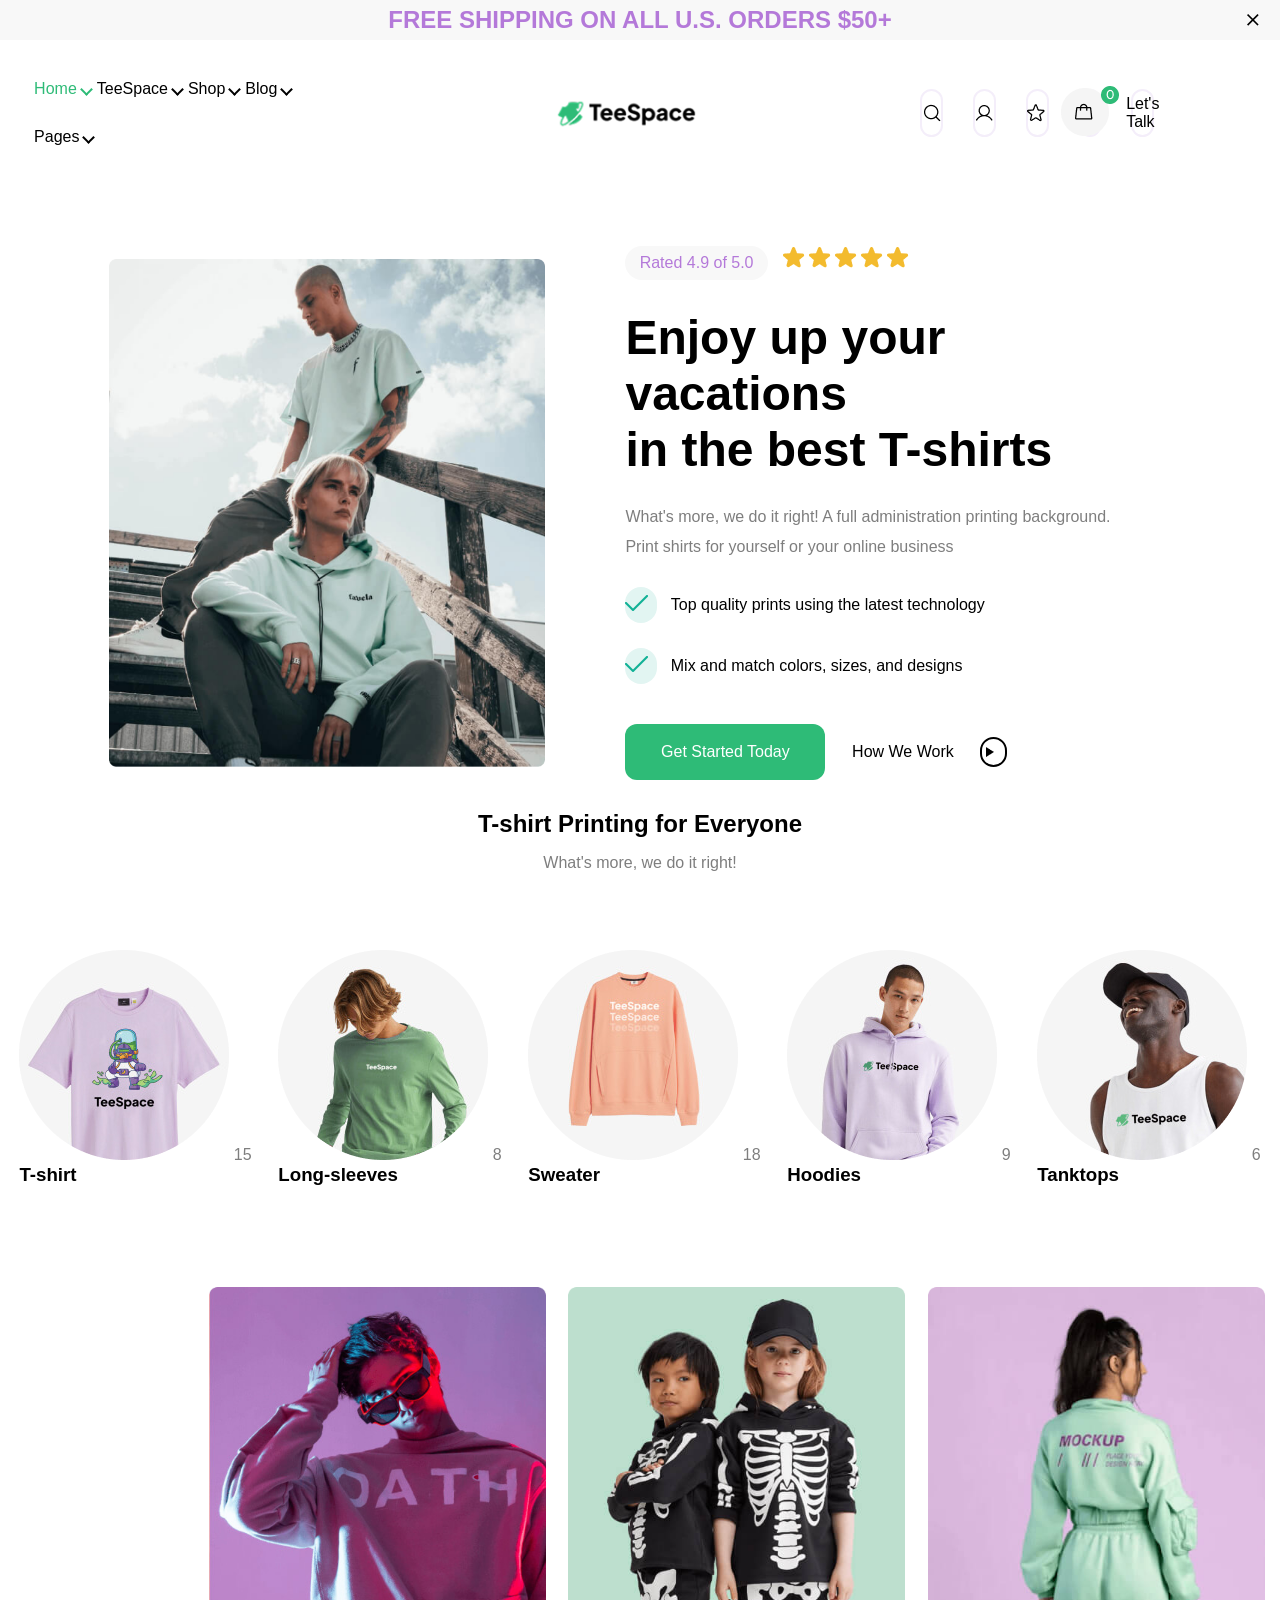
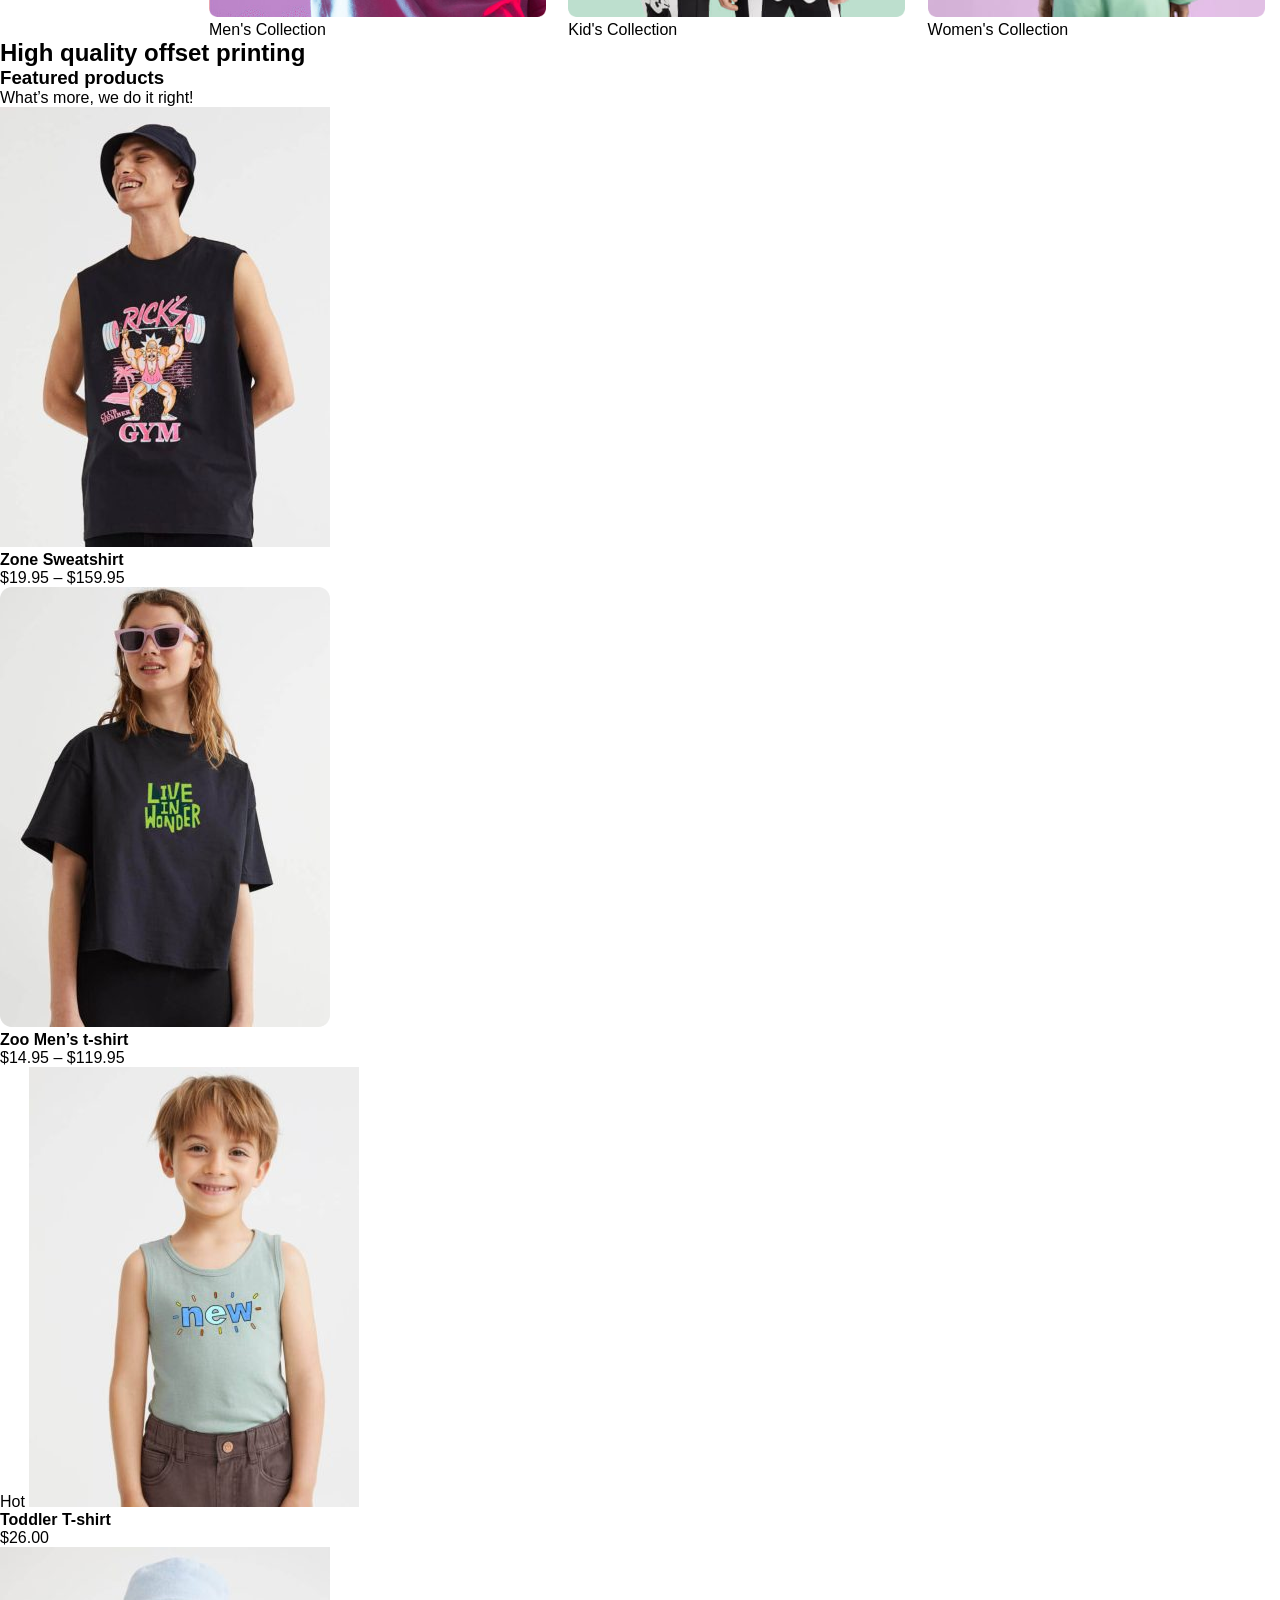
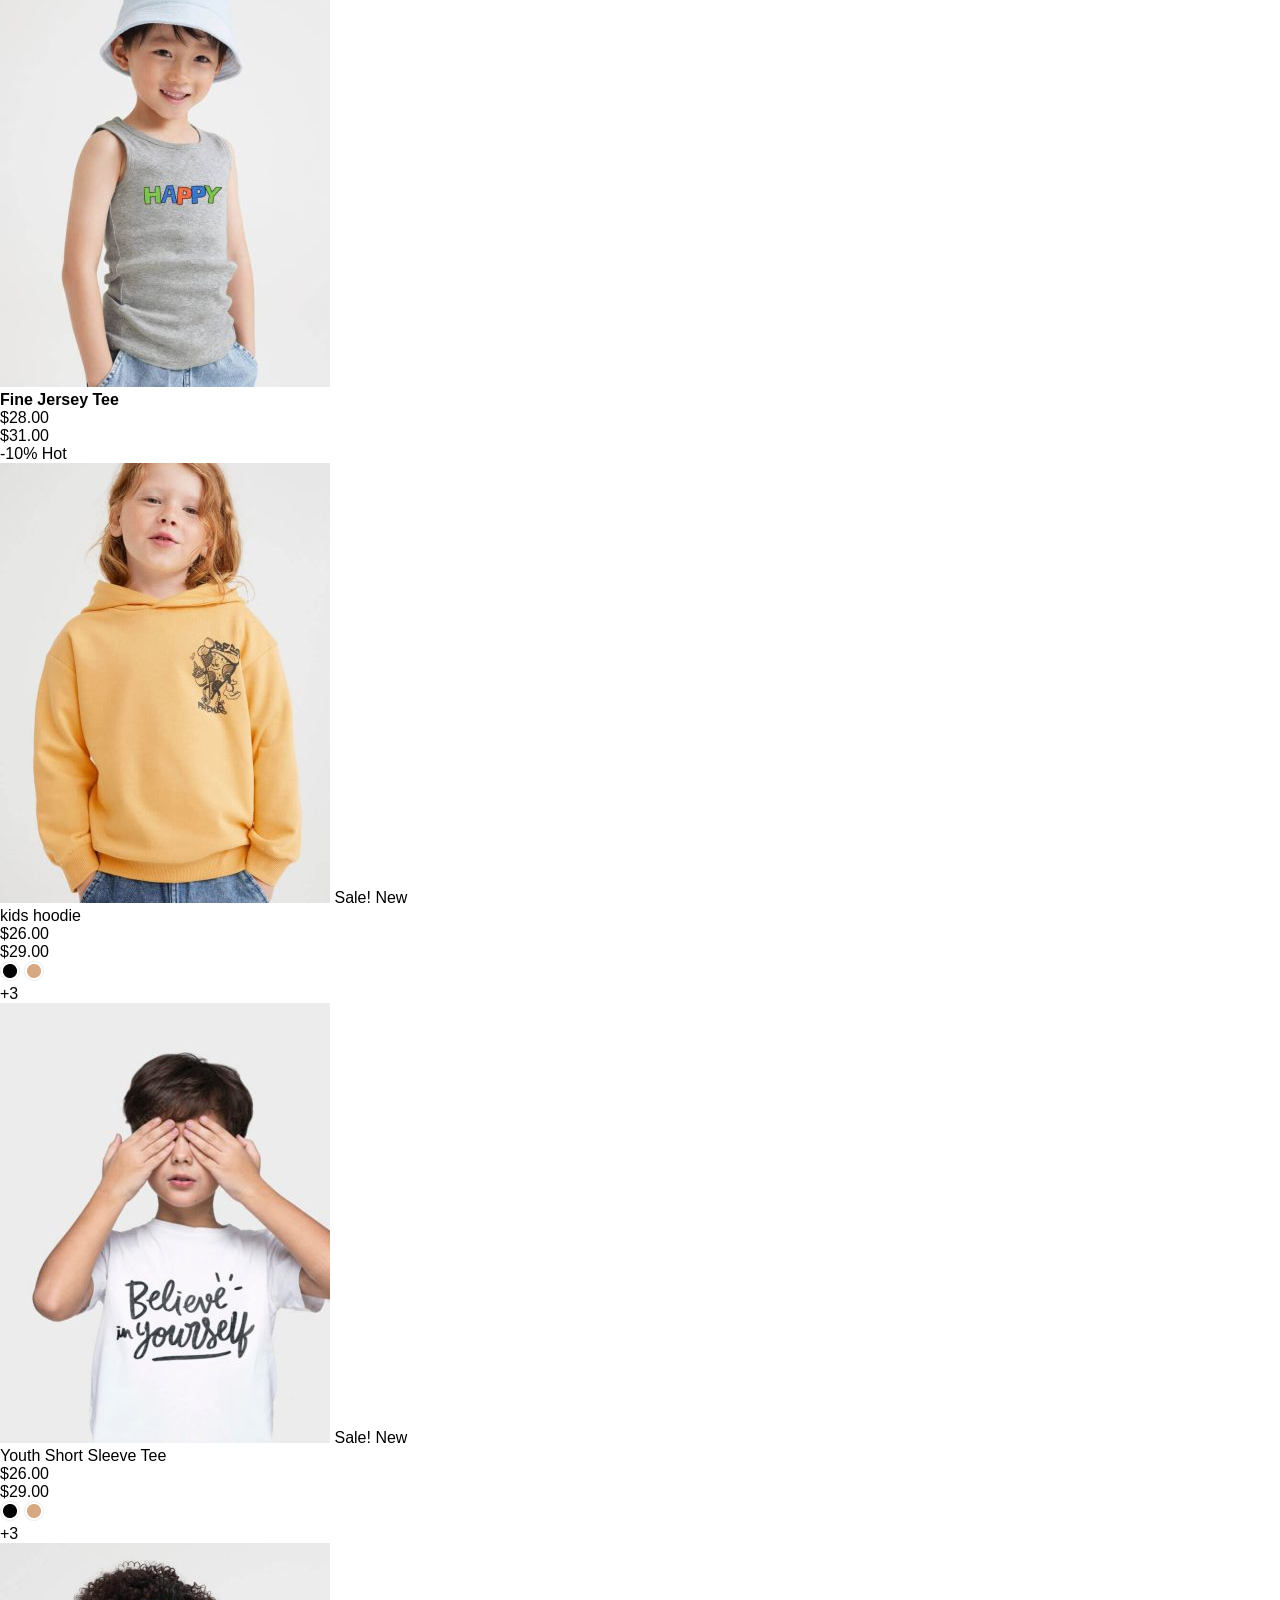
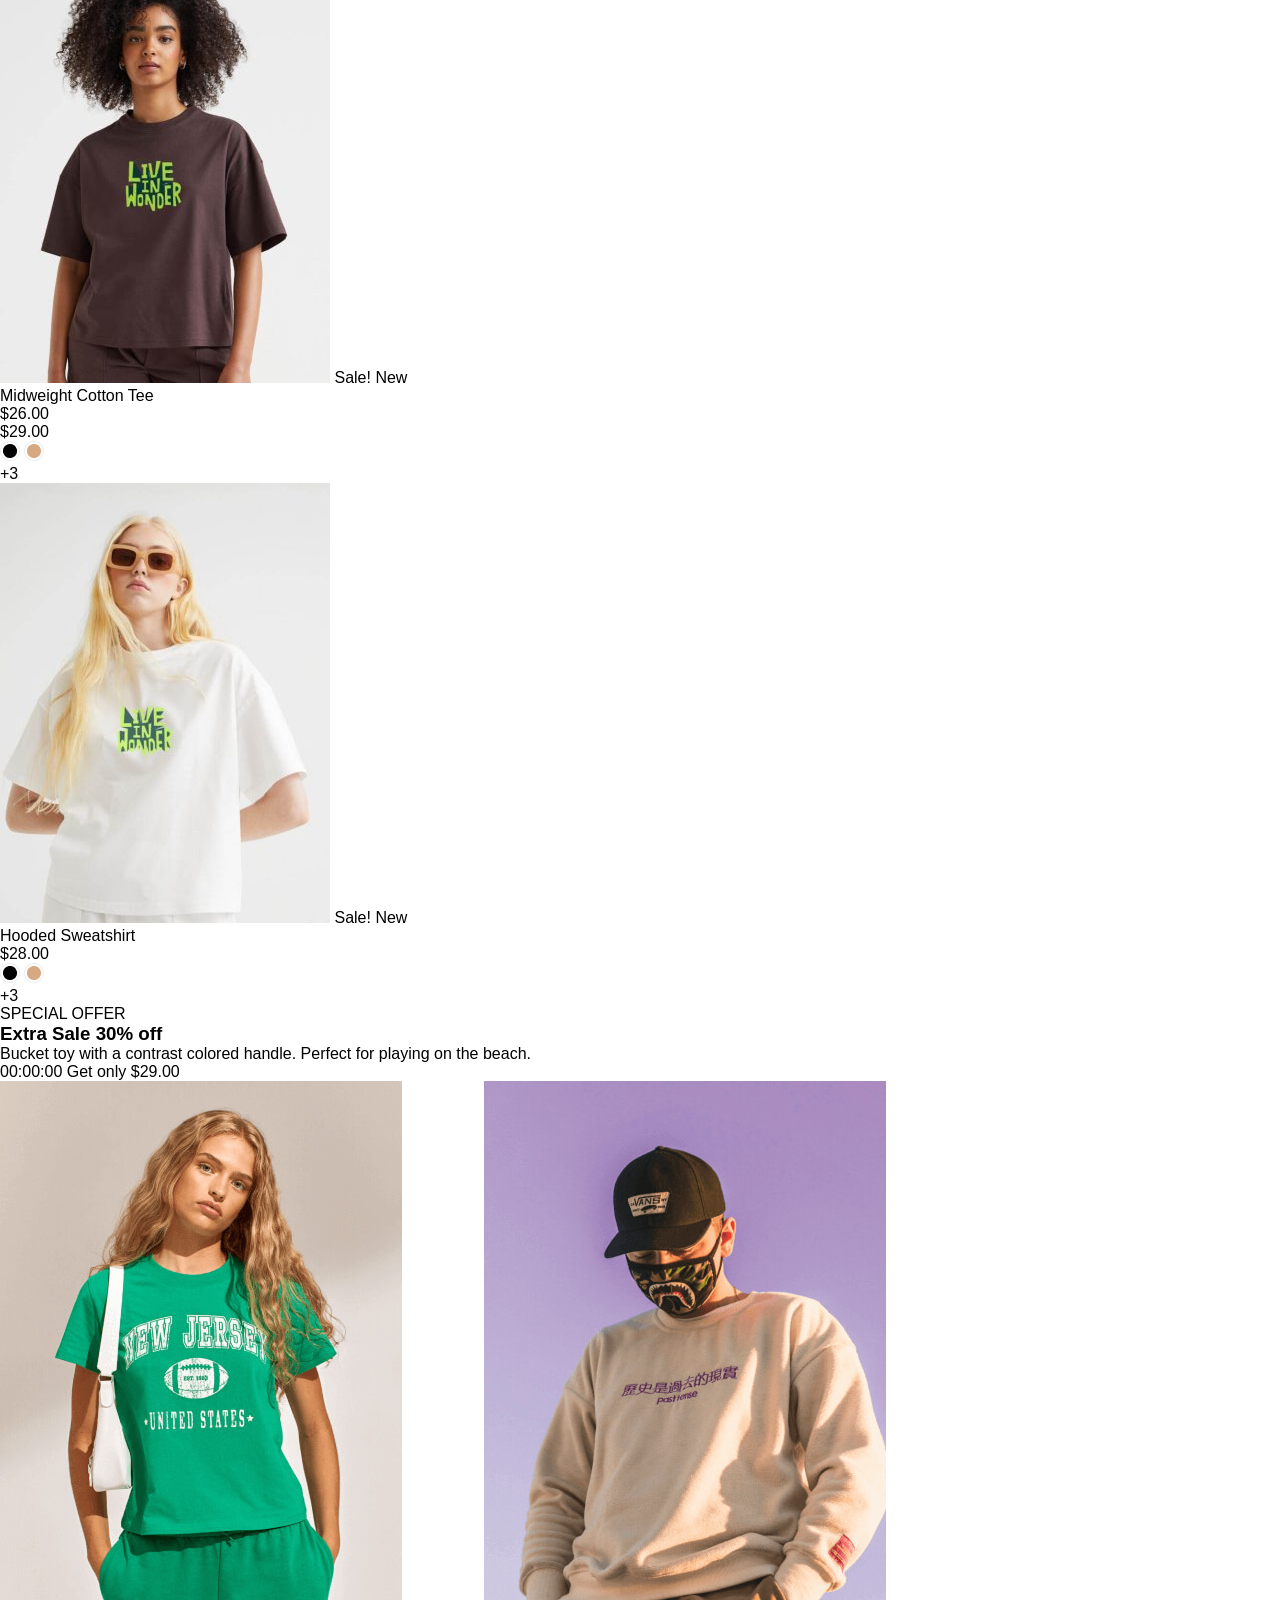
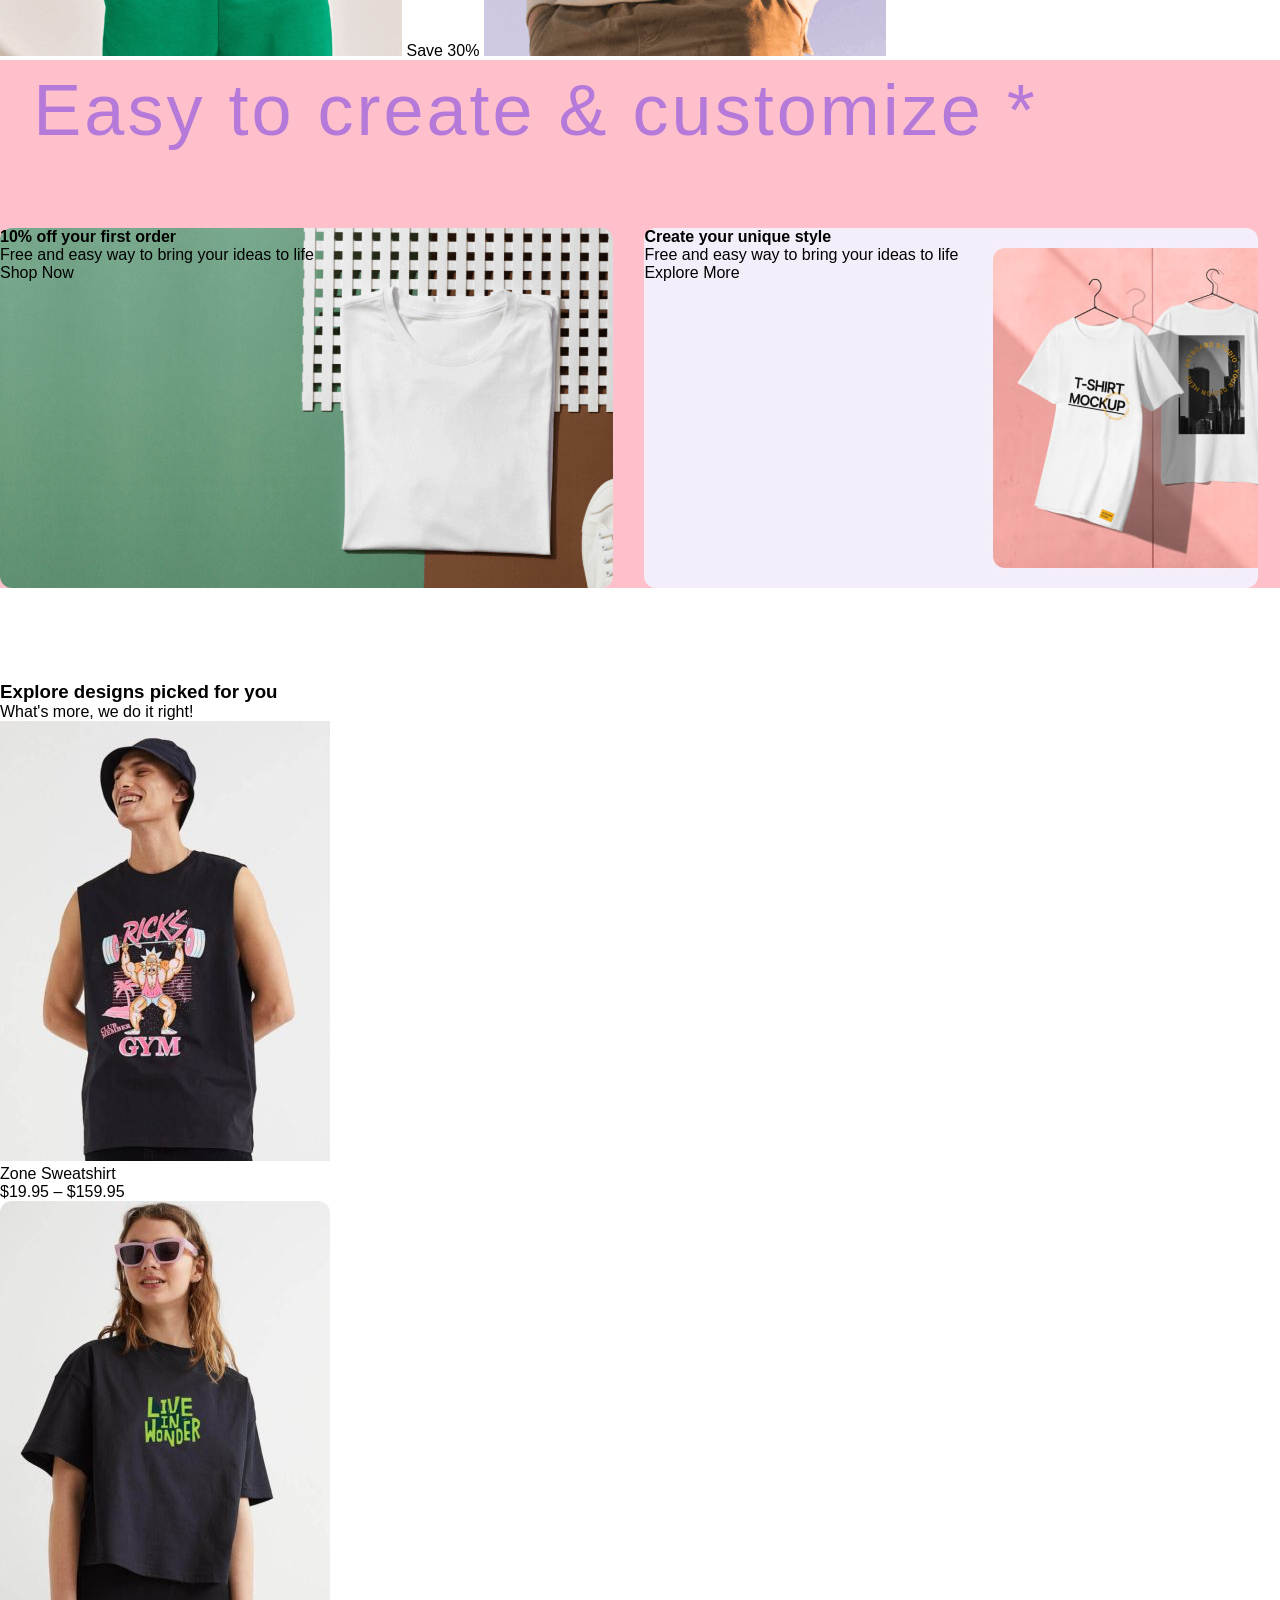
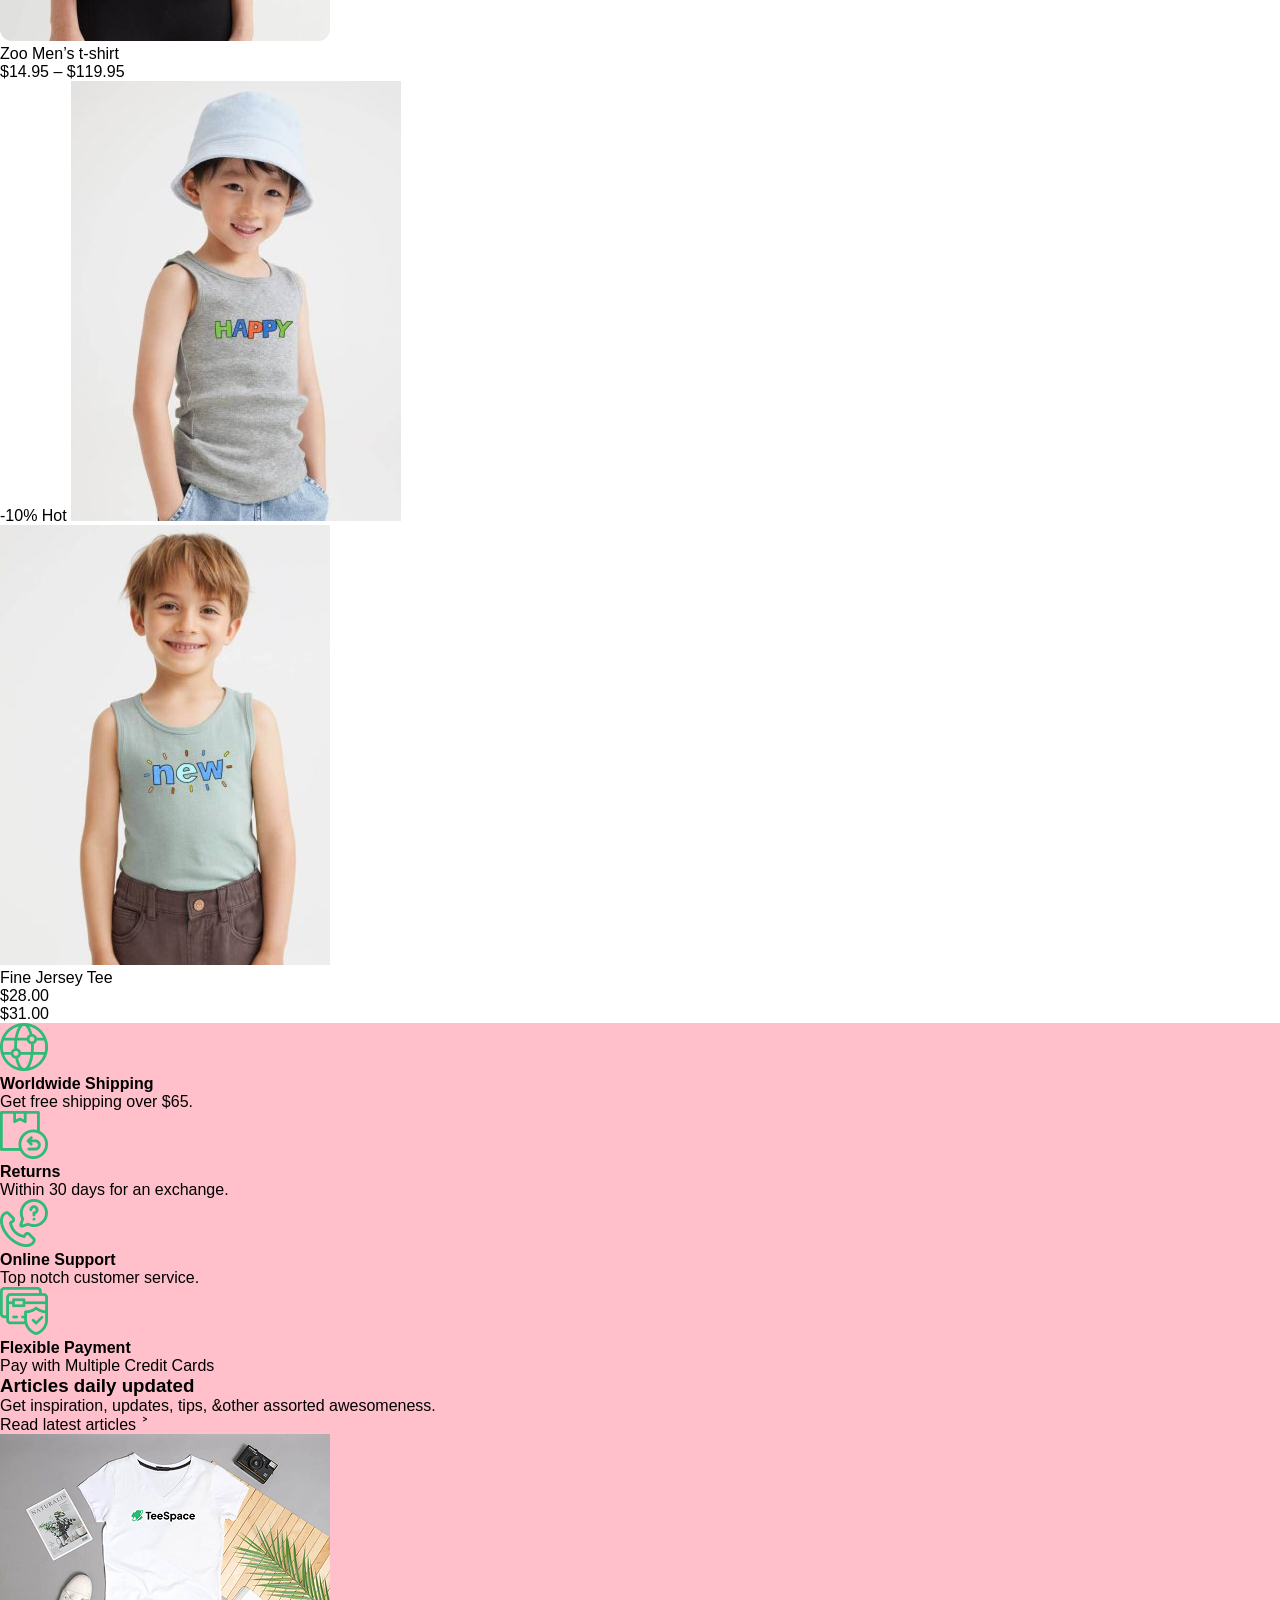
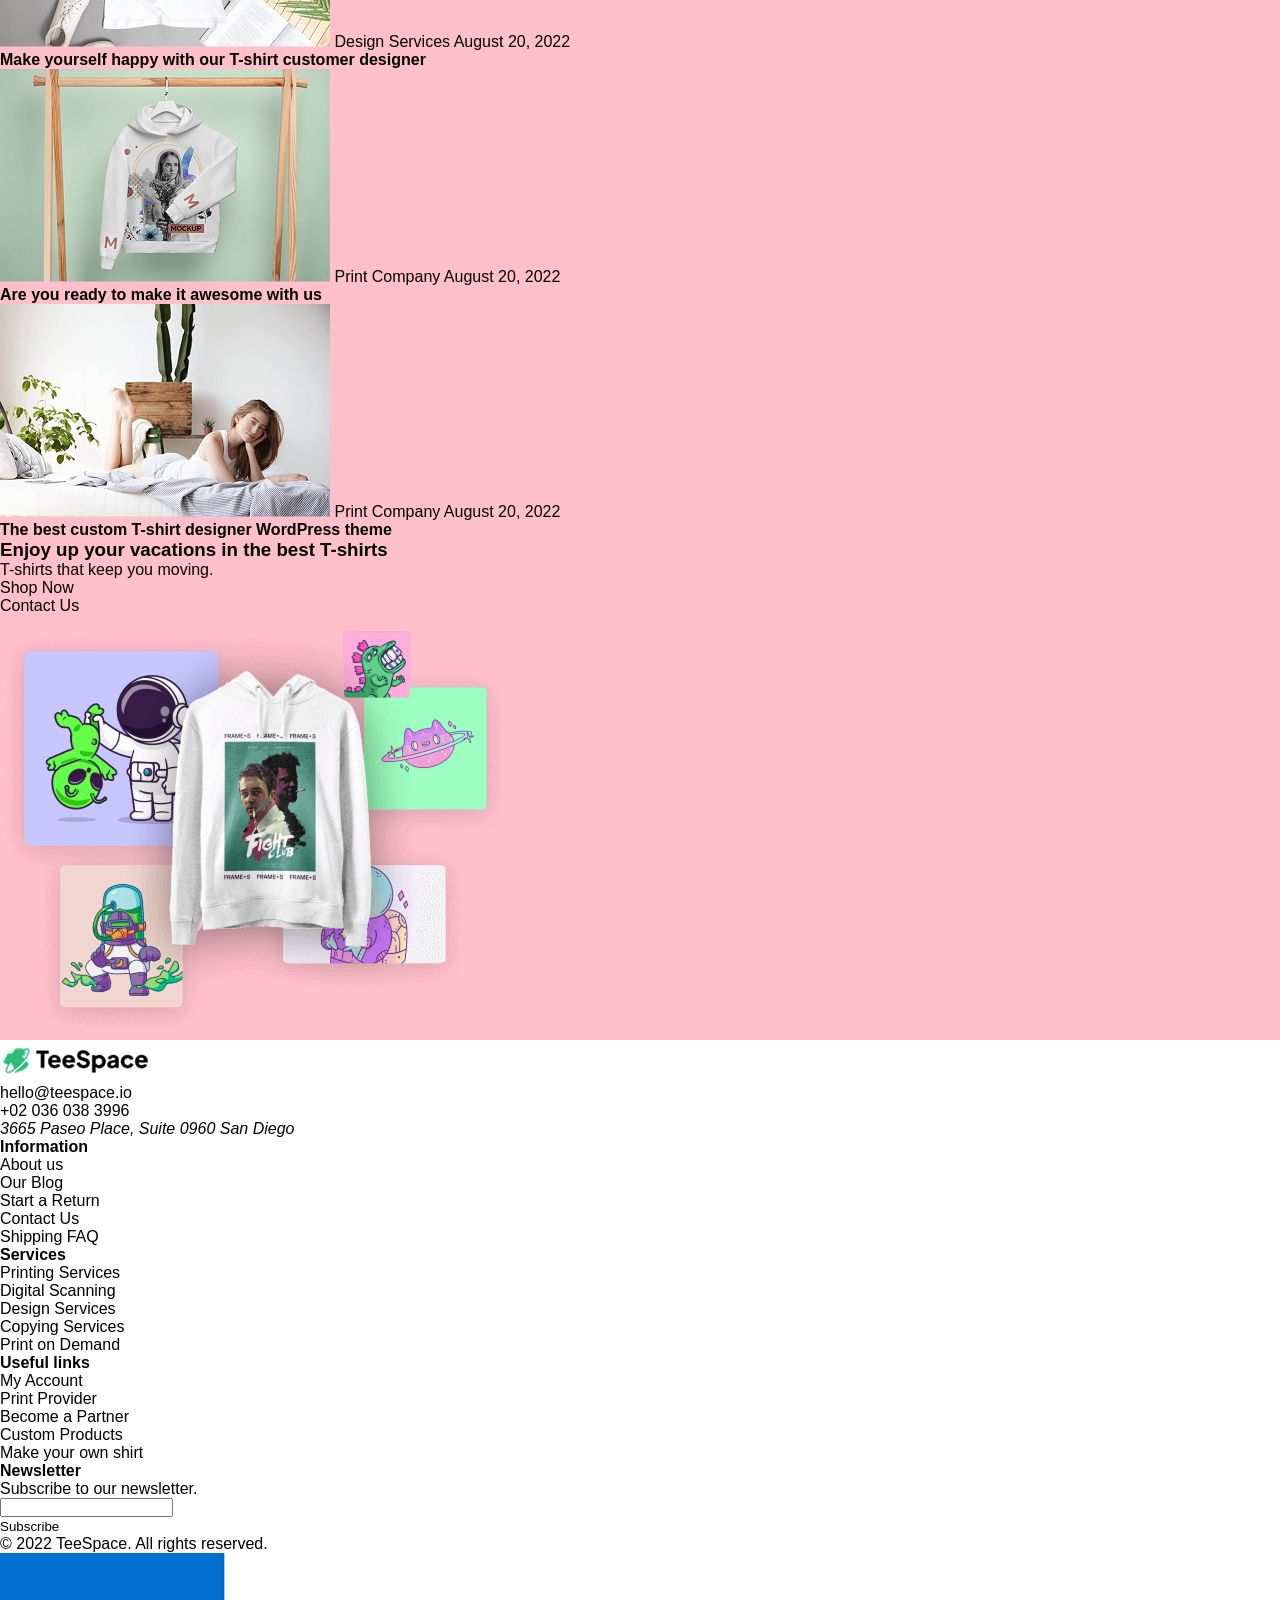
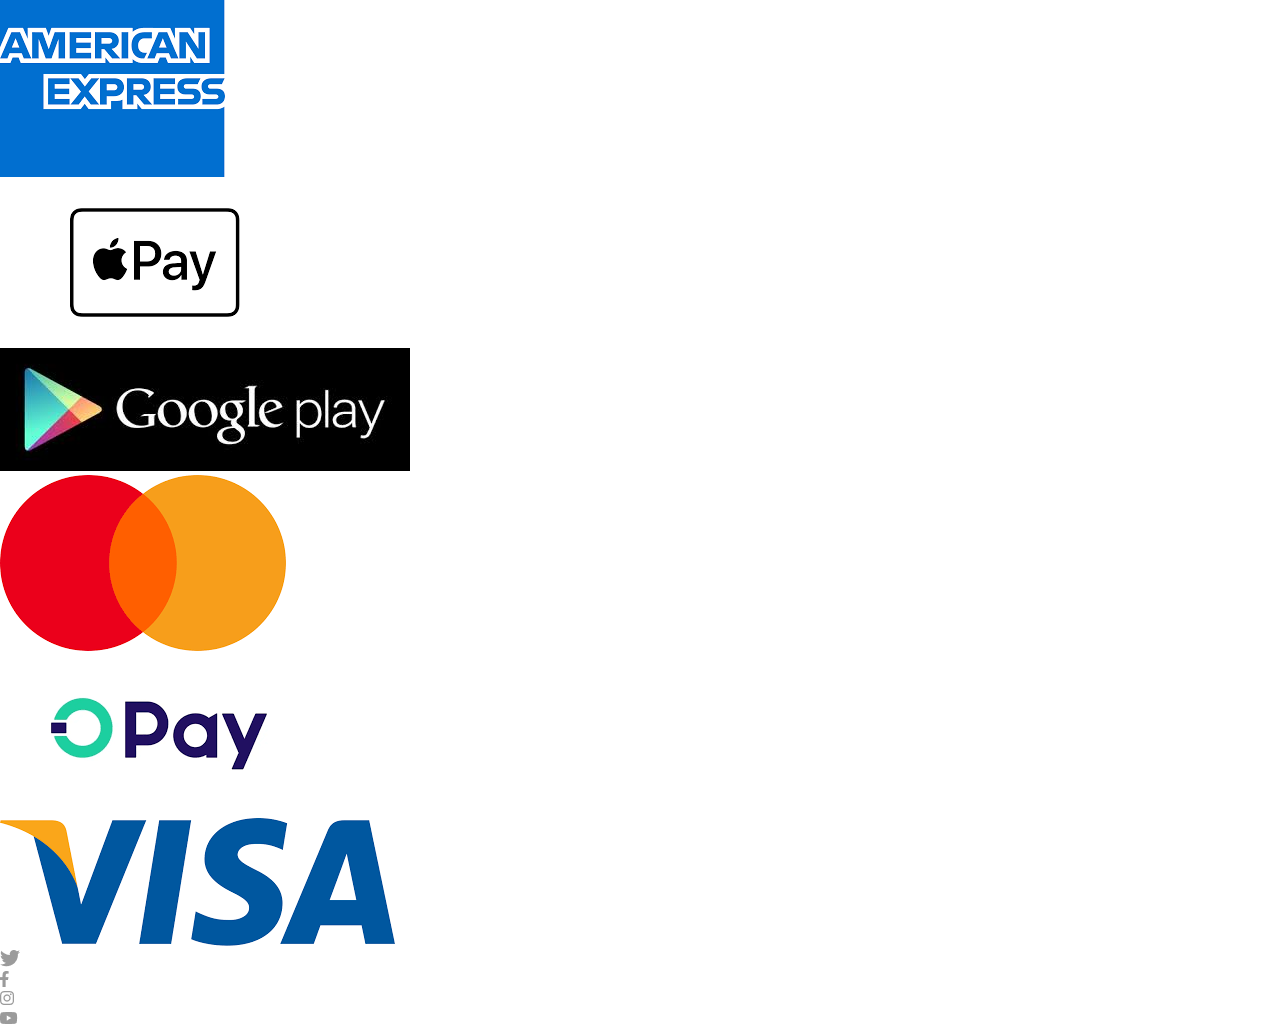
==== commit 2dd4c44d: "Fix code and add css3" ====
--- a/index.html
+++ b/index.html
@@ -15,52 +15,52 @@
         </div>
       </section>
       <section class="navigation">
-        <nav>
-          <ul class="navigation__list">
-            <li id="green">
-              <a href="#">Home</a> <a class="downgrade">&#8964;</a>
-            </li>
-            <li class="navigation__item">
-              <a href="#">TeeSpace</a><a class="downgrade">&#8964;</a>
-            </li>
-            <li class="navigation__item">
-              <a href="#">Shop</a><a class="downgrade">&#8964;</a>
-            </li>
-            <li class="navigation__item">
-              <a href="#">Blog</a><a class="downgrade">&#8964;</a>
-            </li>
-            <li class="navigation__item">
-              <a href="#">Pages</a><a class="downgrade">&#8964;</a>
+        <nav class="navigation__main">
+          <ul class="navigation__main-list">
+            <li class="navigation__main-list-item navigation__main-list-item--green">
+              <a href="#">Home</a>
+            </li>
+            <li class="navigation__main-list-item">
+              <a href="#">TeeSpace</a>
+            </li>
+            <li class="navigation__main-list-item">
+              <a href="#">Shop</a>
+            </li>
+            <li class="navigation__main-list-item">
+              <a href="#">Blog</a>
+            </li>
+            <li class="navigation__main-list-item">
+              <a href="#">Pages</a>
             </li>
           </ul>
         </nav>
         <h1 class="navigation__logo">
-          <a href="#">
+          <a href="index.html">
             <img src="images/tespc.png" alt="TeeSpace logo" />
           </a>
         </h1>
-        <ul class="sidebar">
-          <li class="sidebar__item">
+        <ul class="navigation__sidebar">
+          <li class="navigation__sidebar-item">
             <a href="#">
               <img src="images/Search-icon.png" alt="Search" />
             </a>
           </li>
-          <li class="sidebar__item">
+          <li class="navigation__sidebar-item">
             <a href="#">
               <img src="images/profile-icon.png" alt="Profile" />
             </a>
           </li>
-          <li class="sidebar__item">
+          <li class="navigation__sidebar-item">
             <a href="#">
               <img src="images/favourites-icon.png" alt="Favorites" />
             </a>
           </li>
-          <li class="sidebar__item">
+          <li class="navigation__sidebar-item">
             <a href="#">
               <img src="images/Text.png" alt="Shopping cart" />
             </a>
           </li>
-          <li class="sidebar__items">
+          <li class="navigation__sidebar-item">
             <a href="#">Let's Talk</a>
           </li>
         </ul>
@@ -99,7 +99,7 @@
               <p>Top quality prints using the latest technology</p>
             </li>
           </ul>
-          <ul class="featured__motivestwo">
+          <ul class="featured__motives-two">
             <li class="featured__tick">
               <img src="images/tick.png" alt="tick" />
             </li>
--- a/css/styles.css
+++ b/css/styles.css
@@ -34,13 +34,13 @@
 /* end of global */
 /* home */
 .sale__container {
+  display: flex;
+  align-items: center;
+  justify-content: center;
   height: 40px;
   text-align: center;
   position: relative;
   background-color: #f8f8f8;
-  display: flex;
-  align-items: center;
-  justify-content: center;
 }
 .sale__container h2 {
   color: #b479d9;
@@ -52,27 +52,77 @@
 }
 
 .navigation {
+  display: flex;
+  align-items: center;
+  justify-content: space-between;
   width: 100%;
   margin: 0 auto;
   padding-top: 40px;
   padding-left: 2.6659722222%;
   padding-right: 2.6659722222%;
-  display: flex;
-  align-items: center;
-  justify-content: space-between;
-}
-.navigation__list {
-  display: flex;
-  gap: 46.68px;
-}
-.navigation__item a,
-.navigation #green a {
+}
+.navigation__main-list {
+  display: flex;
+  flex-direction: row;
+  flex-wrap: wrap;
+  -moz-column-gap: 2%;
+       column-gap: 2%;
+  row-gap: 30px;
+}
+.navigation__main-list-item a {
   color: black;
   text-decoration: none;
-}
-.navigation__item:hover a,
-.navigation #green:hover a {
+  transition: all 0s ease 5s;
+}
+.navigation__main-list-item a::after {
+  content: "";
+  display: inline-block;
+  width: 7px;
+  height: 7px;
+  margin-left: 5px;
+  border-top: 2px solid #000;
+  border-right: 2px solid #000;
+  transform: rotate(135deg);
+  animation-name: myAnimation2;
+  animation-duration: 2s;
+  animation-delay: 0s;
+  animation-iteration-count: infinite;
+  animation-direction: alternate; /* reverse,alternate,alternate-reverse */
+  animation-timing-function: linear; /* ease, linear, ease-in, ease-out, ease-in-out, cubic-bezier(n,n,n,n) */
+  animation-fill-mode: forwards; /* forwards, backwards, both */
+}
+@keyframes myAnimation2 {
+  0% {
+    opacity: 0;
+  }
+  20% {
+    opacity: 0.2;
+  }
+  40% {
+    opacity: 0.4;
+    background: #000;
+  }
+  60% {
+    opacity: 0.6;
+  }
+  80% {
+    opacity: 0.8;
+    background: yellow;
+  }
+  100% {
+    opacity: 1;
+  }
+}
+.navigation__main-list-item:hover a, .navigation__main-list-item--green a {
   color: #2ebb77;
+}
+.navigation__main-list-item:hover a::after, .navigation__main-list-item--green a::after {
+  margin-left: 5px;
+  border-top: 2px solid #2ebb77;
+  border-right: 2px solid #2ebb77;
+}
+.navigation__main-list-item:hover a::after {
+  transform: rotate(270deg) scale(1.75);
 }
 .navigation__logo {
   width: 11.7369170053%;
@@ -82,22 +132,21 @@
   width: 100%;
   display: block;
 }
-
-.sidebar {
+.navigation__sidebar {
   display: flex;
   align-items: center;
   gap: 30px;
 }
-.sidebar__items {
+.navigation__sidebar-item {
   border-radius: 12px;
   border: 2px solid #f4eefa;
-  width: percent(101, 1440);
+  width: 7.0138888889%;
   height: 48px;
   display: flex;
   align-items: center;
   justify-content: center;
 }
-.sidebar__item img {
+.navigation__sidebar-item img {
   display: block;
 }
 
@@ -143,13 +192,13 @@
   color: #7e7e7e;
   line-height: 30px;
 }
-.featured__motives, .featured__motivestwo {
+.featured__motives, .featured__motives-two {
   margin-top: 25px;
   display: flex;
   align-items: center;
   gap: 2.4437927664%;
 }
-.featured__motives li, .featured__motivestwo li {
+.featured__motives li, .featured__motives-two li {
   display: inline-block;
 }
 .featured__tick {
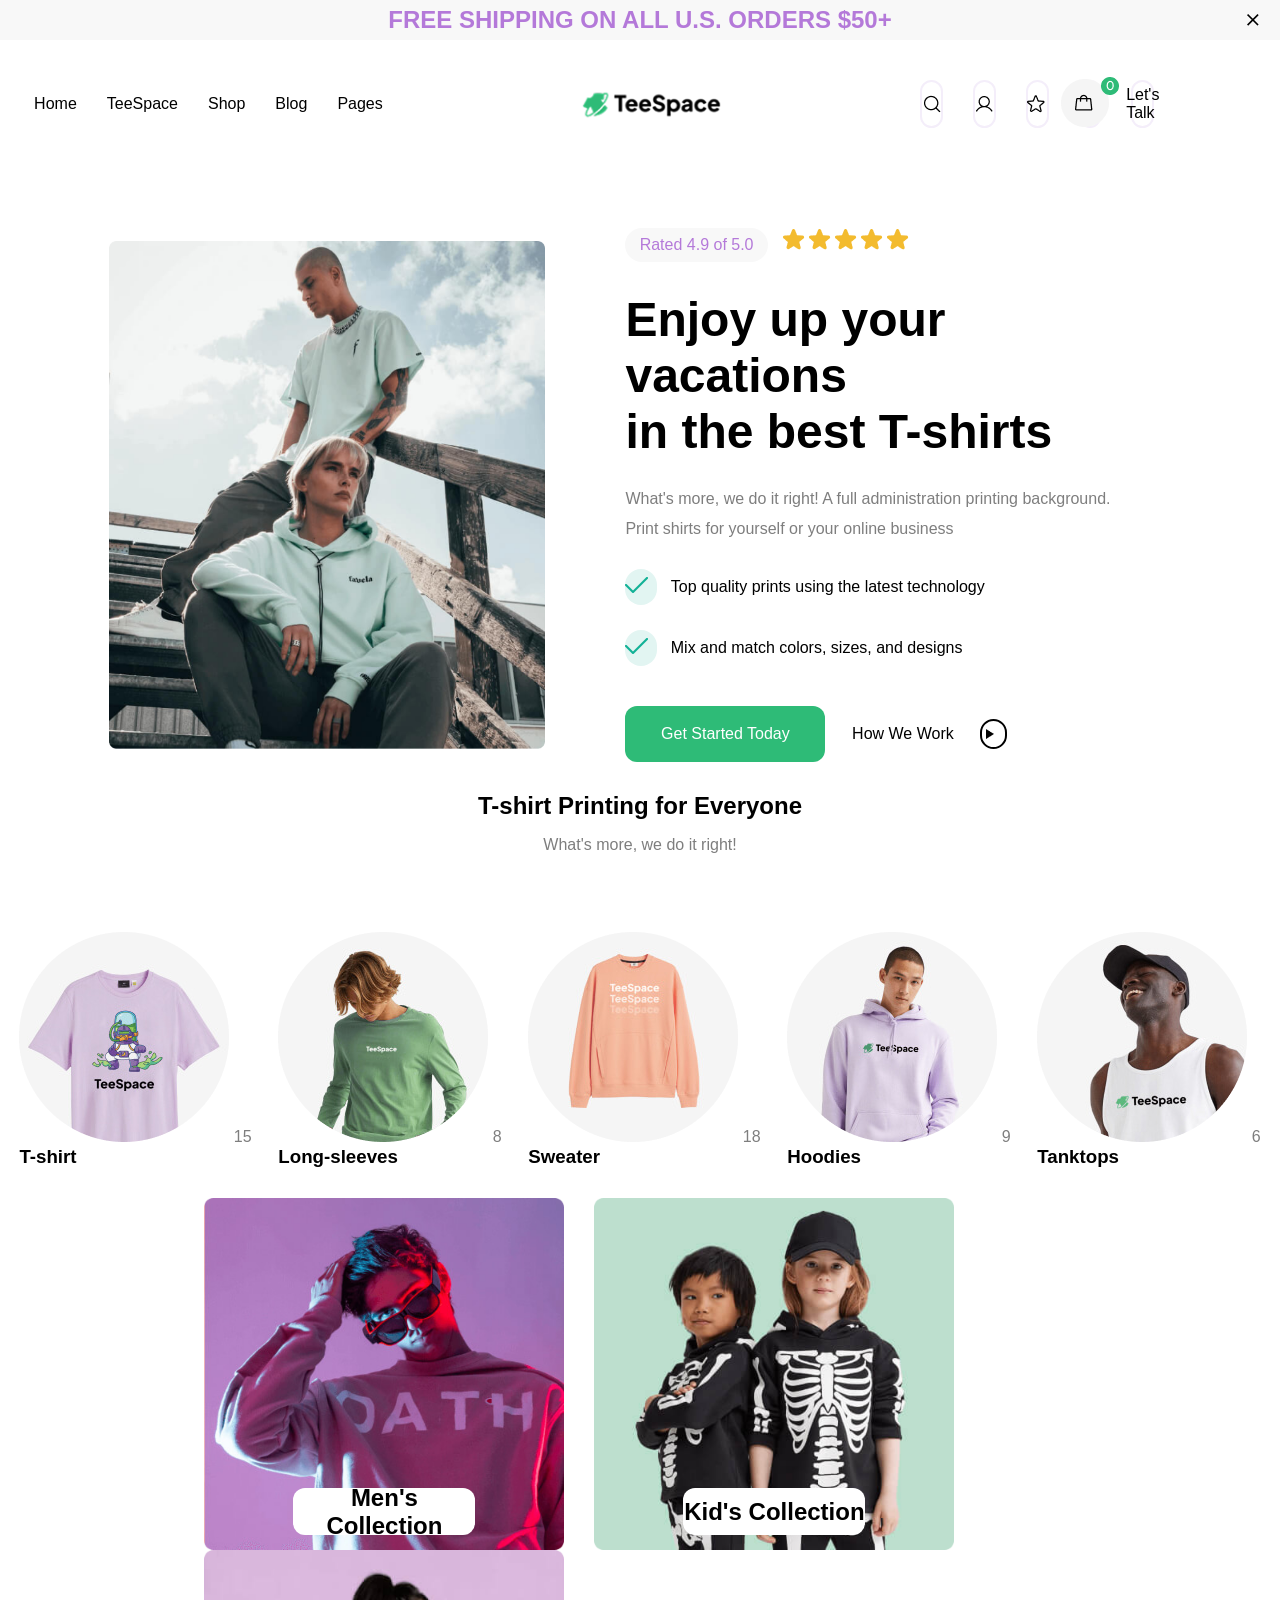
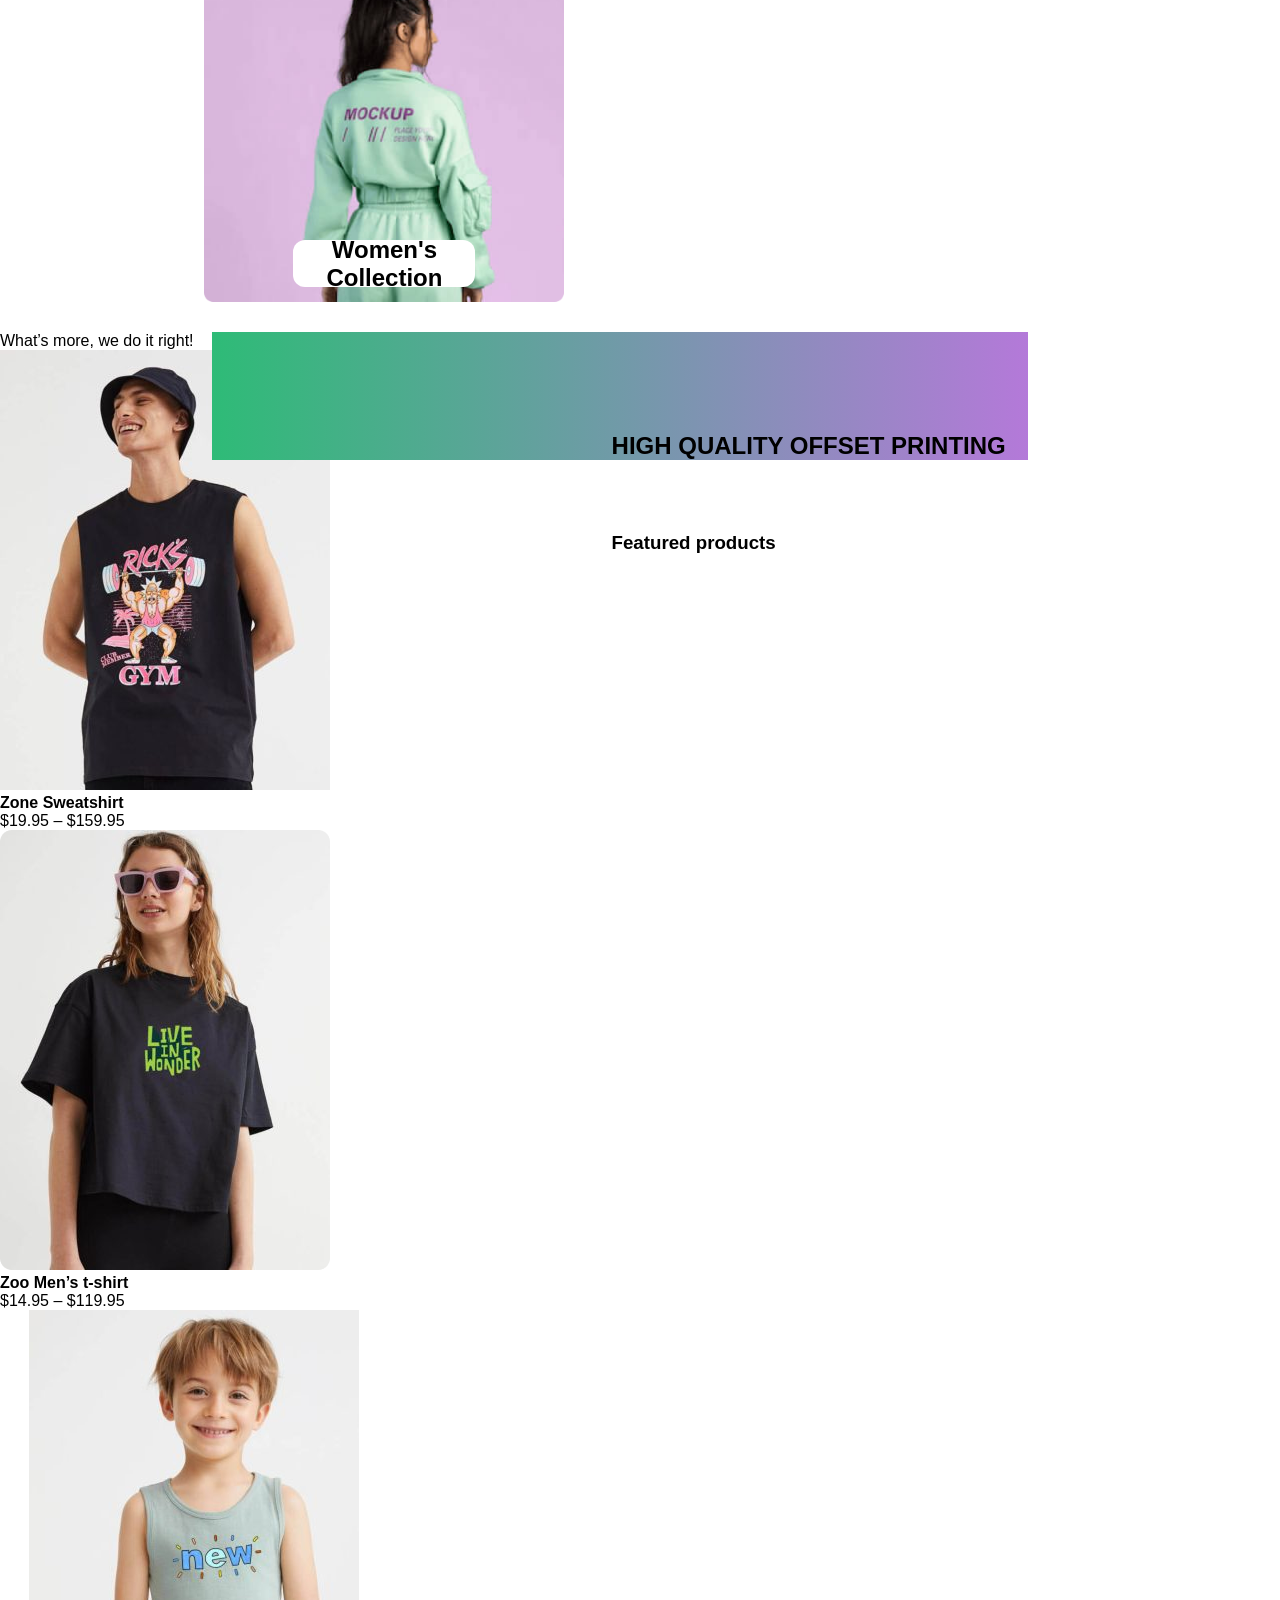
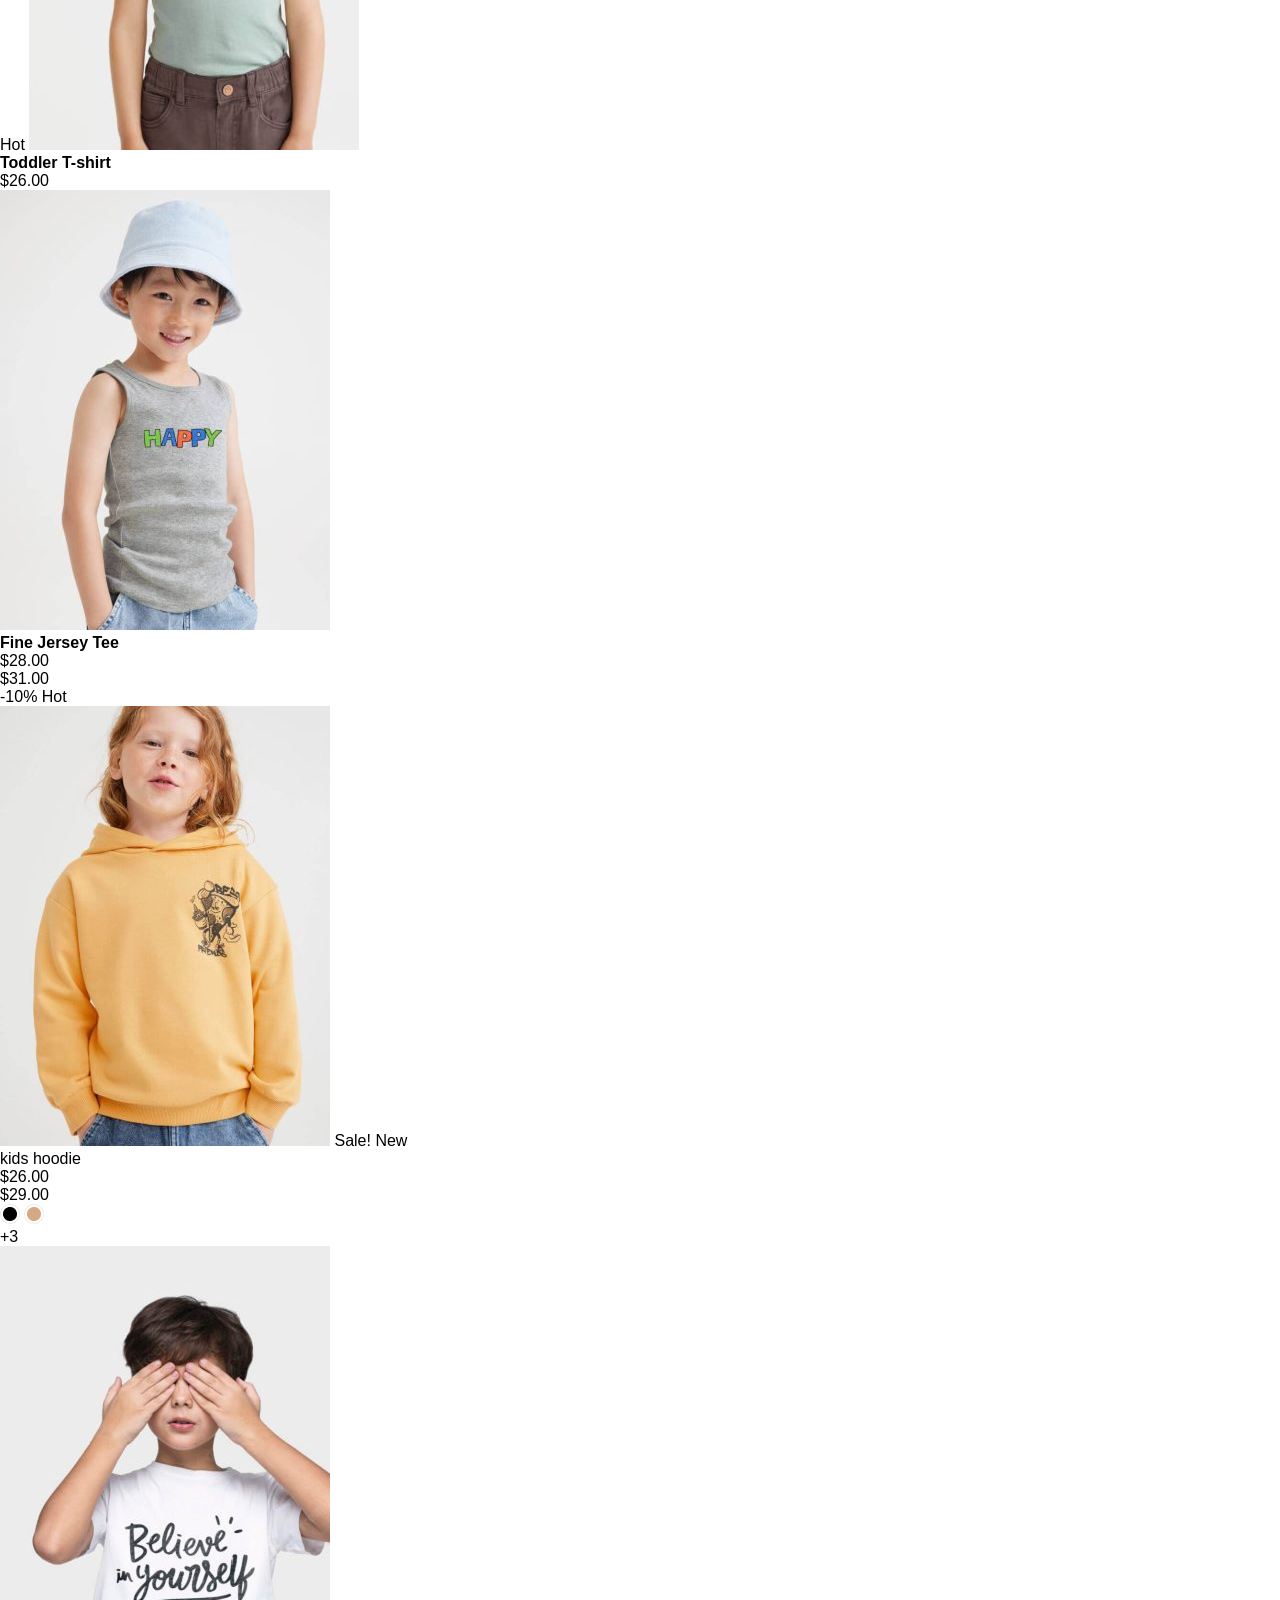
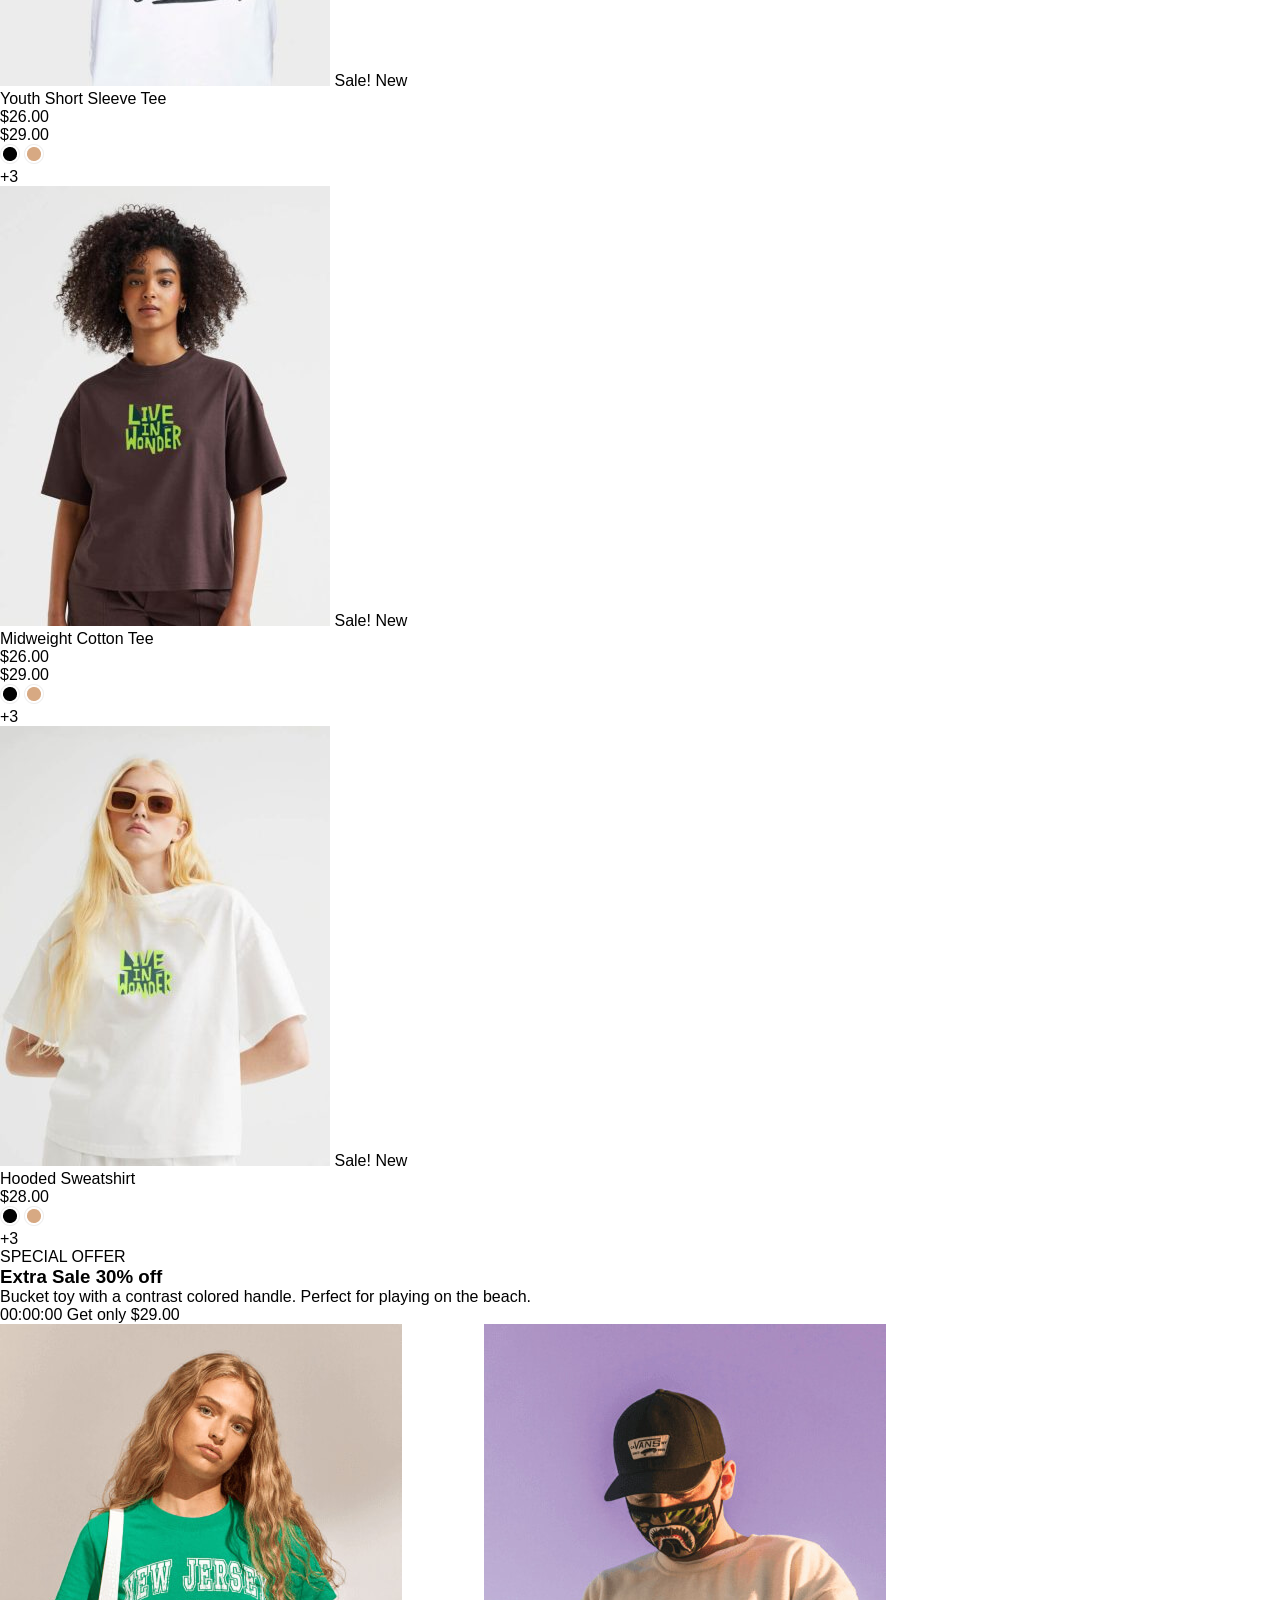
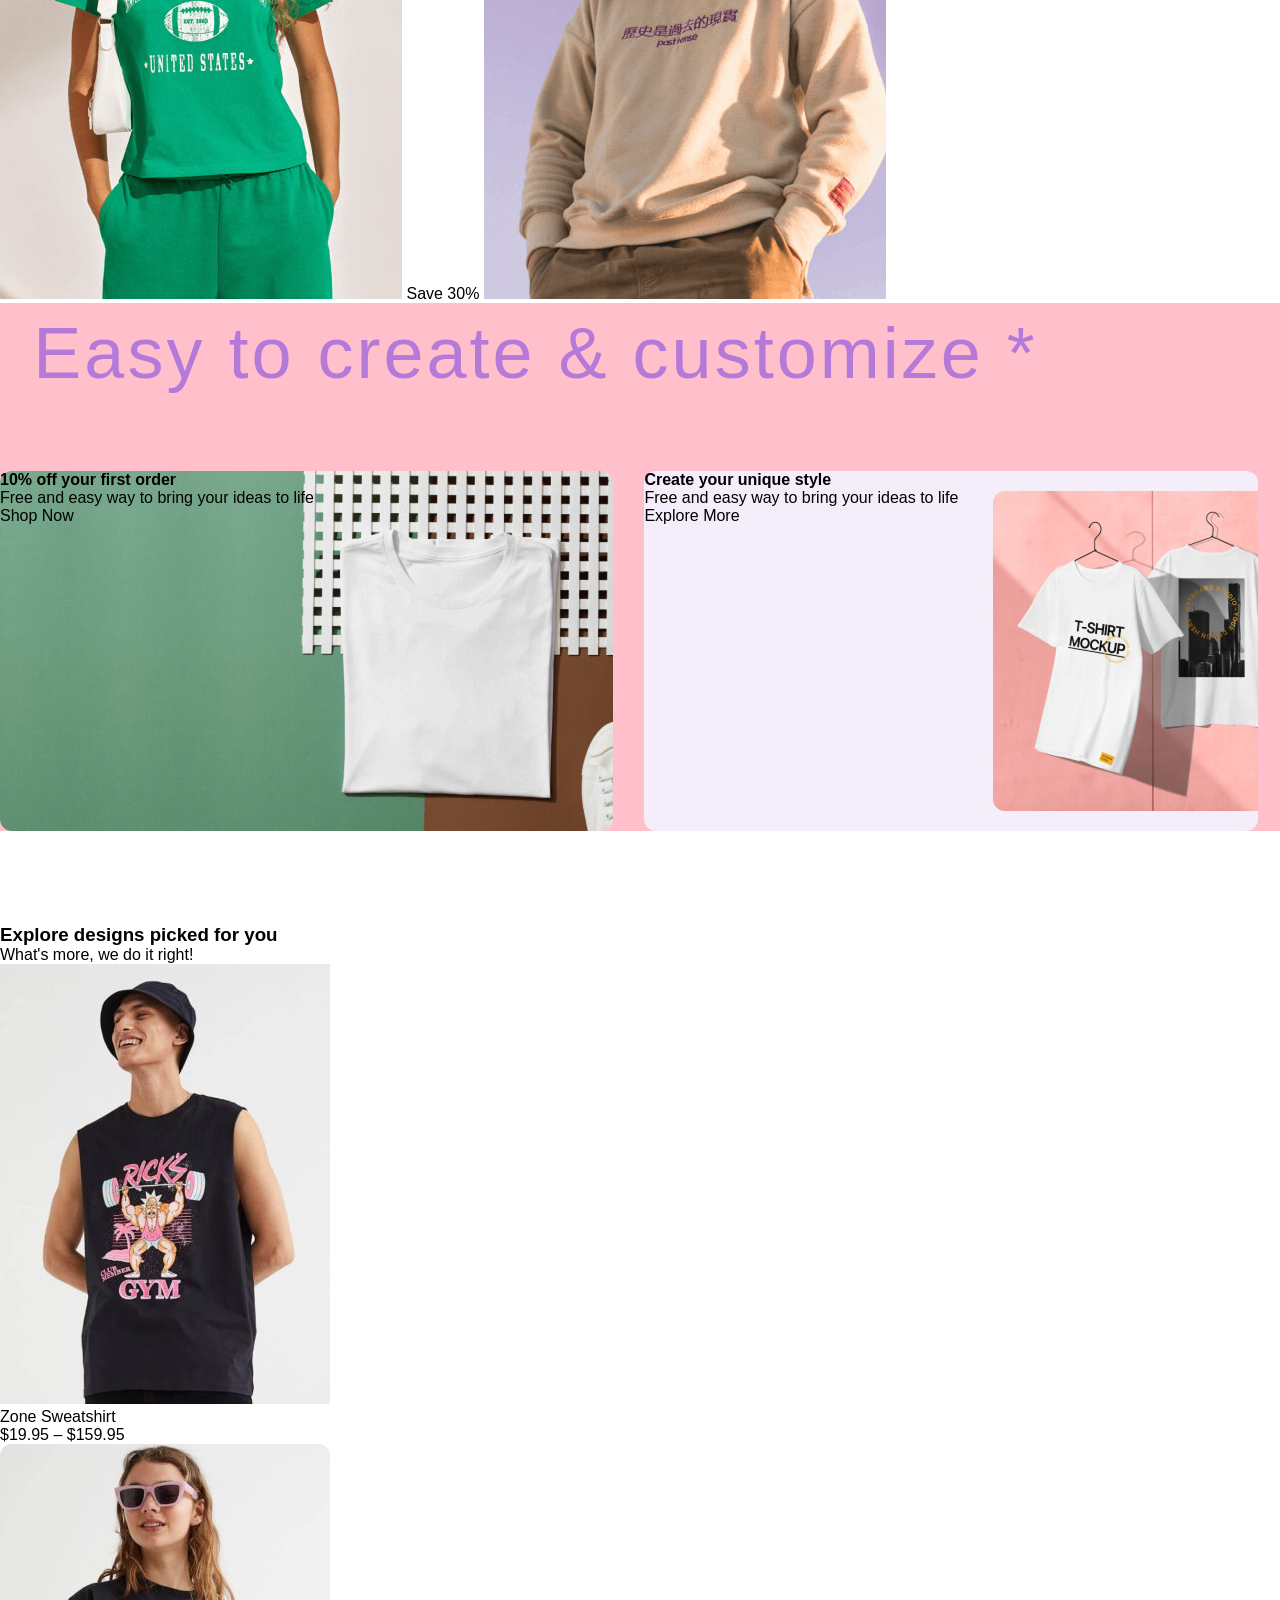
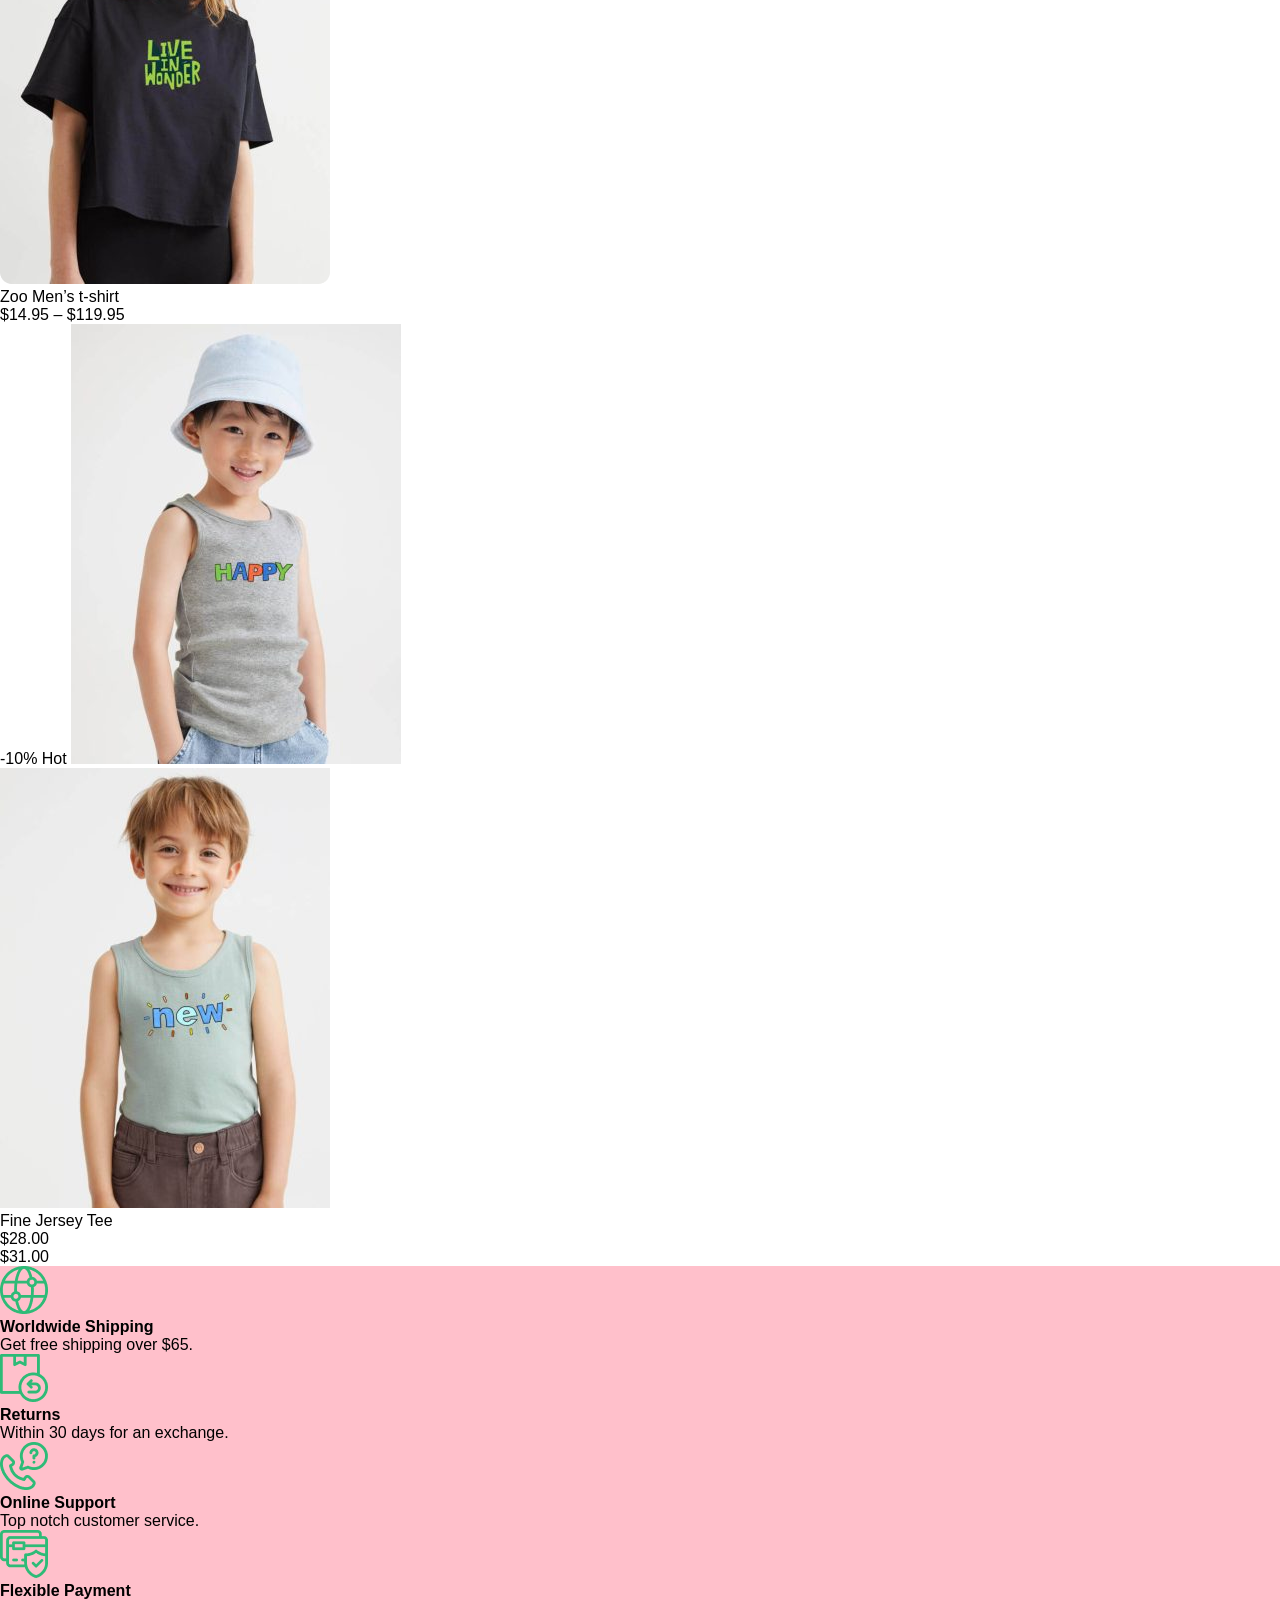
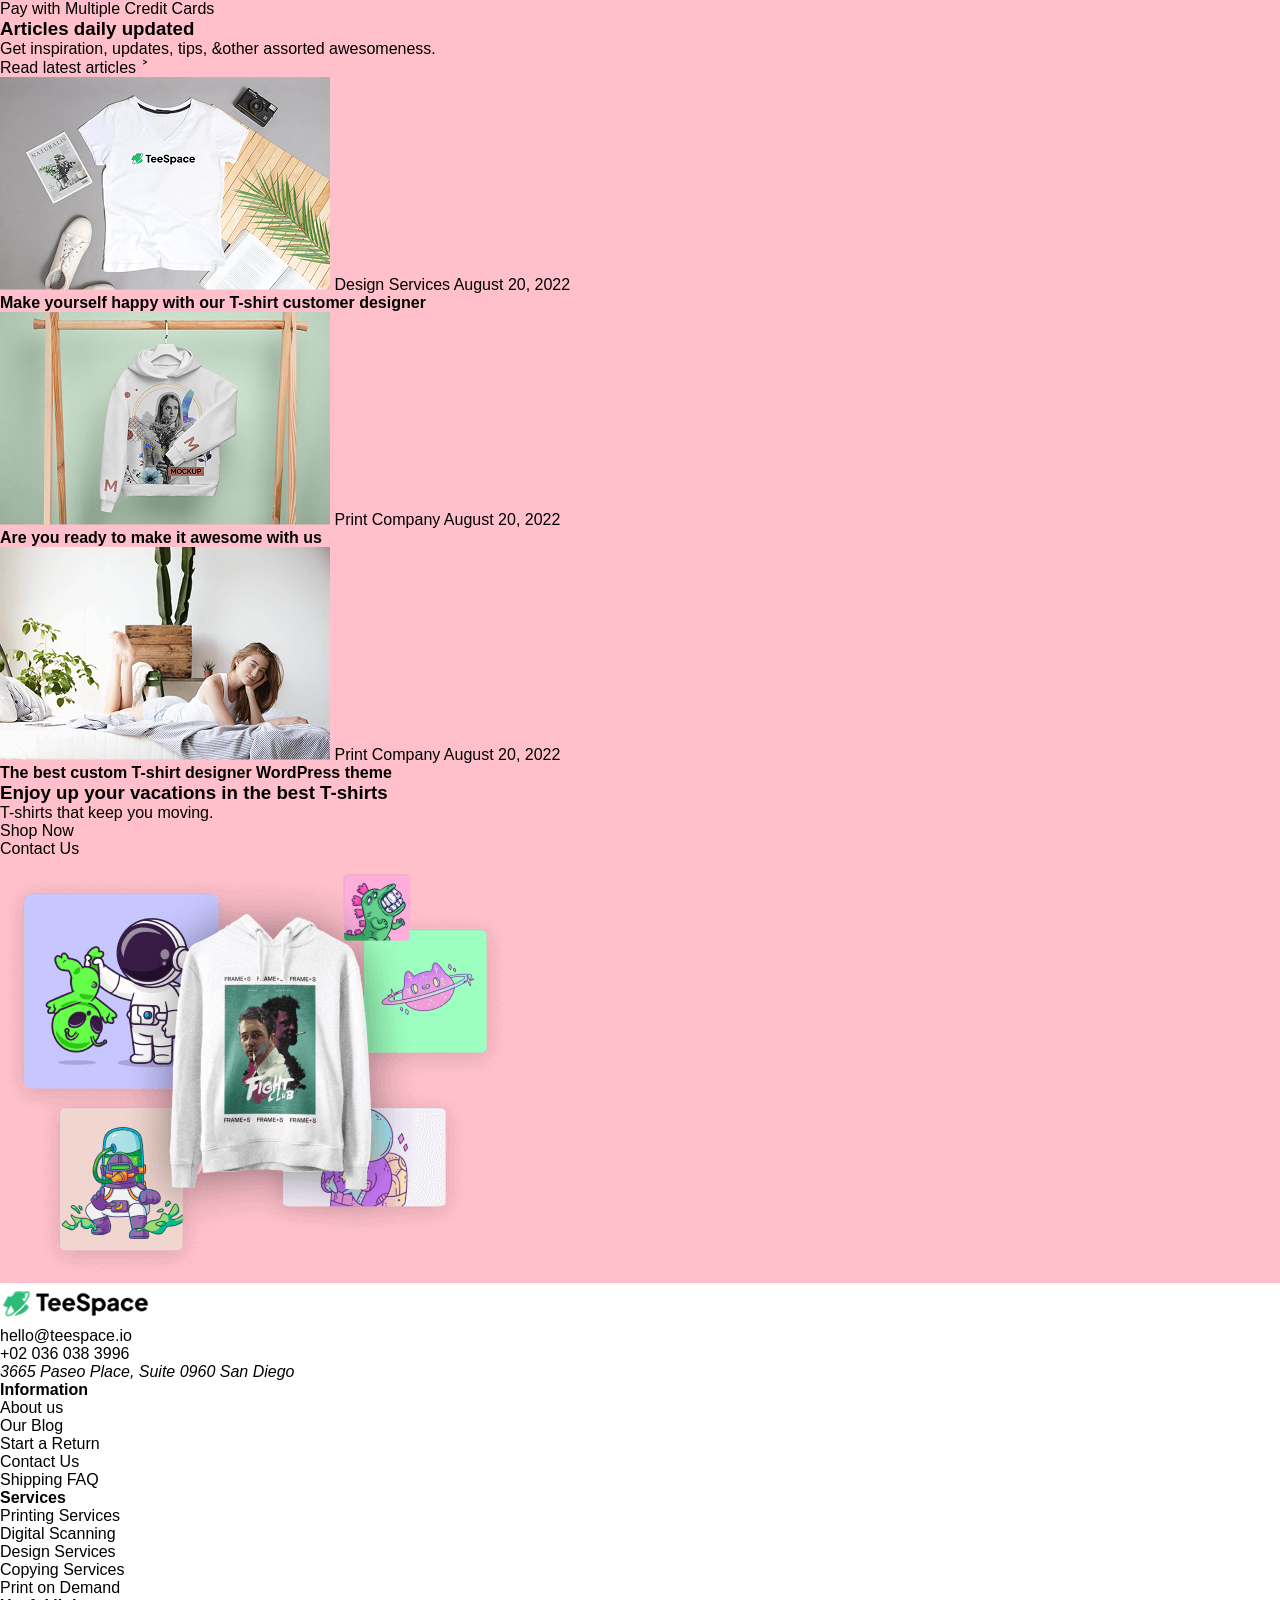
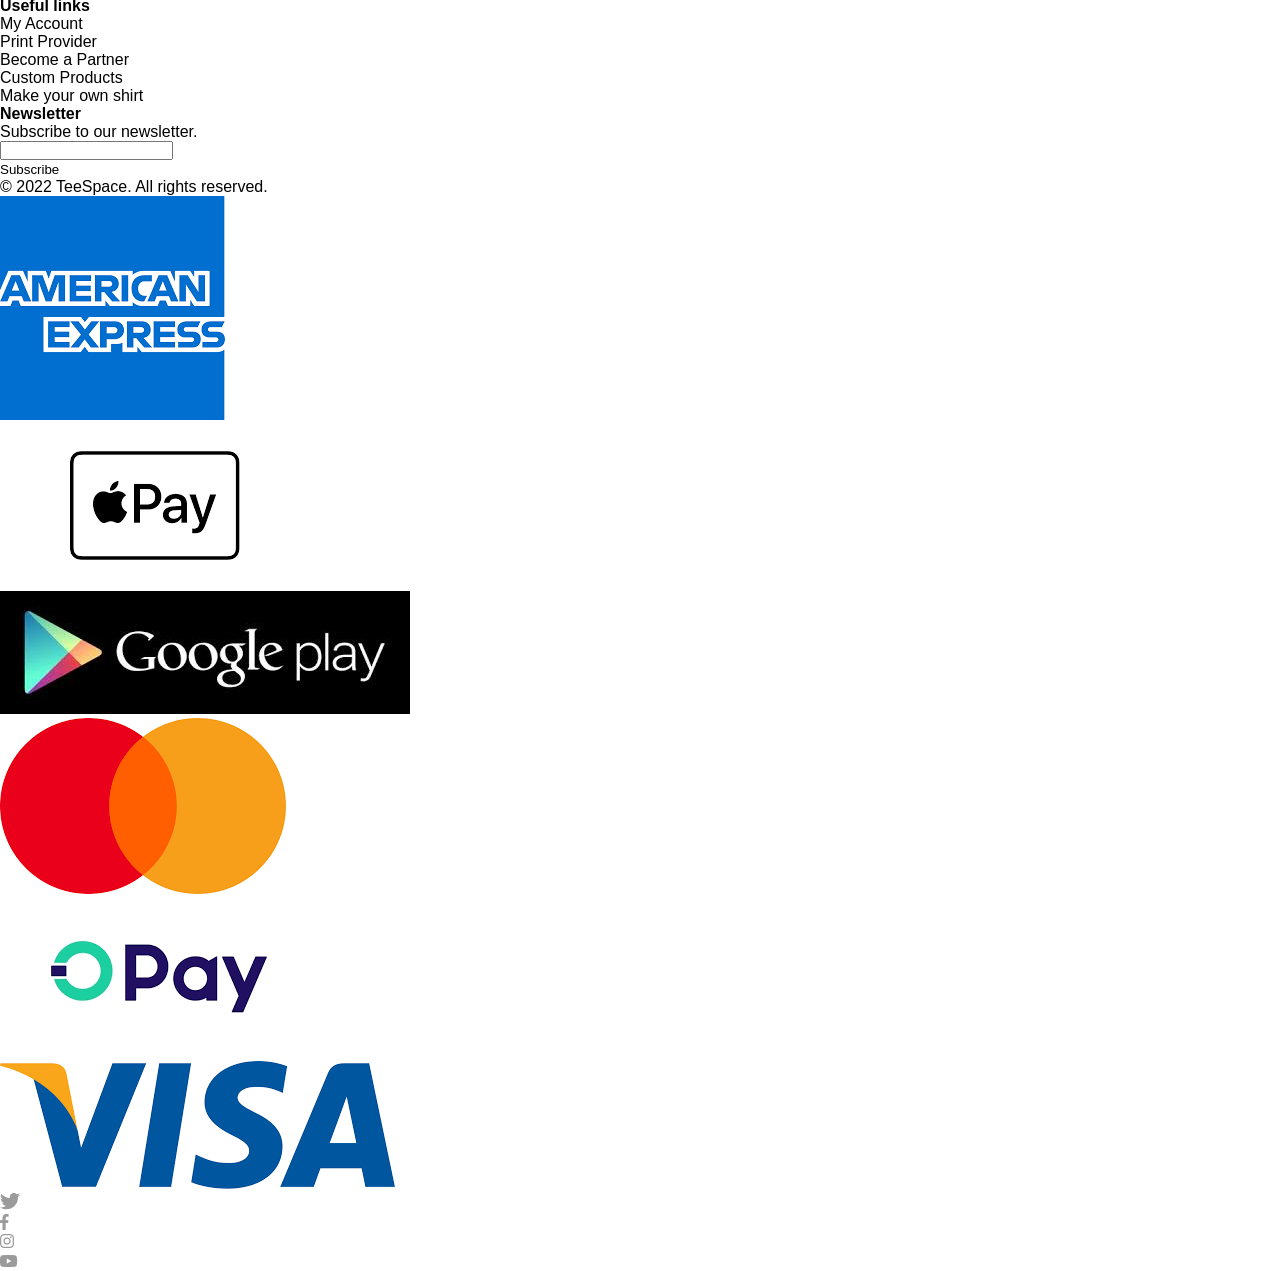
==== commit 0c63d620: "add first page files" ====
--- a/index.html
+++ b/index.html
@@ -17,7 +17,9 @@
       <section class="navigation">
         <nav class="navigation__main">
           <ul class="navigation__main-list">
-            <li class="navigation__main-list-item navigation__main-list-item--green">
+            <li
+              class="navigation__main-list-item navigation__main-list-item--green"
+            >
               <a href="#">Home</a>
             </li>
             <li class="navigation__main-list-item">
@@ -166,31 +168,25 @@
         </div>
       </section>
       <section class="types">
-        <ul class="types__list">
-          <li class="types__item types__item--men">
-            <a href="#">
-              <img src="images/OATH.png" alt="T-shirt" />
-              <p>Men's Collection</p>
-            </a>
-          </li>
-          <li class="types__item types__item--kids">
-            <a href="#">
-              <img src="images/sportswear.png" alt="Sportswear" />
-              <p>Kid's Collection</p>
-            </a>
-          </li>
-          <li class="types__item types__item--women">
-            <a href="#">
-              <img src="images/girl-sportswear.png" alt="Sportswear" />
-              <p>Women's Collection</p>
-            </a>
-          </li>
-        </ul>
+        <div class="types__list">
+          <div class="types__item types__item--men">
+            <img src="images/OATH.png" alt="T-shirt" />
+            <a href="#">Men's Collection</a>
+          </div>
+          <div class="types__item types__item--kids">
+            <img src="images/sportswear.png" alt="Sportswear" />
+            <a href="#"> Kid's Collection</a>
+          </div>
+          <div class="types__item types__item--women">
+            <img src="images/girl-sportswear.png" alt="Sportswear" />
+            <a href="#">Women's Collection </a>
+          </div>
+        </div>
       </section>
       <section class="products">
         <div class="products__sell">
-          <h2>High quality offset printing</h2>
-          <h3>Featured products</h3>
+          <h2 class="products__gradation">HIGH QUALITY OFFSET PRINTING</h2>
+          <h3 class="products__featured">Featured products</h3>
           <p>What’s more, we do it right!</p>
           <ul>
             <li>
--- a/css/styles.css
+++ b/css/styles.css
@@ -31,6 +31,10 @@
   cursor: pointer;
 }
 
+li {
+  list-style-type: none;
+}
+
 /* end of global */
 /* home */
 .sale__container {
@@ -45,6 +49,27 @@
 .sale__container h2 {
   color: #b479d9;
   display: inline-block;
+  animation: myAnimation5 1.5s ease-in-out infinite alternate;
+}
+@keyframes myAnimation5 {
+  0% {
+    opacity: 0;
+    color: #b479d9;
+    transform: scale(0.5);
+  }
+  40% {
+    opacity: 0.4;
+    color: #000;
+  }
+  80% {
+    opacity: 0.8;
+    color: yellow;
+  }
+  100% {
+    opacity: 1;
+    color: #ff6bcb;
+    transform: scale(1.15);
+  }
 }
 .sale__container img {
   position: absolute;
@@ -63,66 +88,11 @@
 }
 .navigation__main-list {
   display: flex;
-  flex-direction: row;
-  flex-wrap: wrap;
-  -moz-column-gap: 2%;
-       column-gap: 2%;
-  row-gap: 30px;
-}
-.navigation__main-list-item a {
-  color: black;
-  text-decoration: none;
-  transition: all 0s ease 5s;
-}
-.navigation__main-list-item a::after {
-  content: "";
-  display: inline-block;
-  width: 7px;
-  height: 7px;
-  margin-left: 5px;
-  border-top: 2px solid #000;
-  border-right: 2px solid #000;
-  transform: rotate(135deg);
-  animation-name: myAnimation2;
-  animation-duration: 2s;
-  animation-delay: 0s;
-  animation-iteration-count: infinite;
-  animation-direction: alternate; /* reverse,alternate,alternate-reverse */
-  animation-timing-function: linear; /* ease, linear, ease-in, ease-out, ease-in-out, cubic-bezier(n,n,n,n) */
-  animation-fill-mode: forwards; /* forwards, backwards, both */
-}
-@keyframes myAnimation2 {
-  0% {
-    opacity: 0;
-  }
-  20% {
-    opacity: 0.2;
-  }
-  40% {
-    opacity: 0.4;
-    background: #000;
-  }
-  60% {
-    opacity: 0.6;
-  }
-  80% {
-    opacity: 0.8;
-    background: yellow;
-  }
-  100% {
-    opacity: 1;
-  }
-}
-.navigation__main-list-item:hover a, .navigation__main-list-item--green a {
-  color: #2ebb77;
-}
-.navigation__main-list-item:hover a::after, .navigation__main-list-item--green a::after {
-  margin-left: 5px;
-  border-top: 2px solid #2ebb77;
-  border-right: 2px solid #2ebb77;
-}
-.navigation__main-list-item:hover a::after {
-  transform: rotate(270deg) scale(1.75);
+  align-items: center;
+  gap: 30px;
+}
+.navigation__main-list li {
+  display: inline-block;
 }
 .navigation__logo {
   width: 11.7369170053%;
@@ -302,16 +272,59 @@
 }
 
 .types {
-  width: 100%;
+  padding-left: 15.97%;
 }
 .types__list {
   display: flex;
-  gap: 2.083%;
-  padding-left: 209px;
-  padding-top: 101px;
-}
-.types__list img {
-  width: 337px;
+  flex-wrap: wrap;
+  gap: 3% 30px;
+  padding: 0;
+  margin: 30px 0;
+}
+.types__item {
+  display: flex;
+  justify-content: center;
+  width: 30%;
+  min-width: 360px;
+  position: relative;
+  border-radius: 12px;
+}
+.types__item img {
+  display: inline-block;
+  width: 100%;
+  height: auto;
+}
+.types__item a {
+  display: flex;
+  justify-content: center;
+  align-items: center;
+  width: 182px;
+  height: 47px;
+  color: #000;
+  font-size: 24px;
+  font-weight: bold;
+  text-align: center;
+  border-radius: 12px;
+  position: absolute;
+  bottom: 15px;
+  background-color: white;
+}
+
+.products__gradation {
+  padding-top: 100px;
+  padding-left: 400px;
+  background: linear-gradient(to right, #2ebb77, #b479d9);
+  width: 63.75%;
+  position: absolute;
+  left: 16.5277777778%;
+}
+.products__featured {
+  padding-top: 24px;
+  padding-left: 400px;
+  width: 63.75%;
+  position: absolute;
+  padding-top: 200px;
+  left: 16.5277777778%;
 }
 
 /* end of home *//*# sourceMappingURL=styles.css.map */
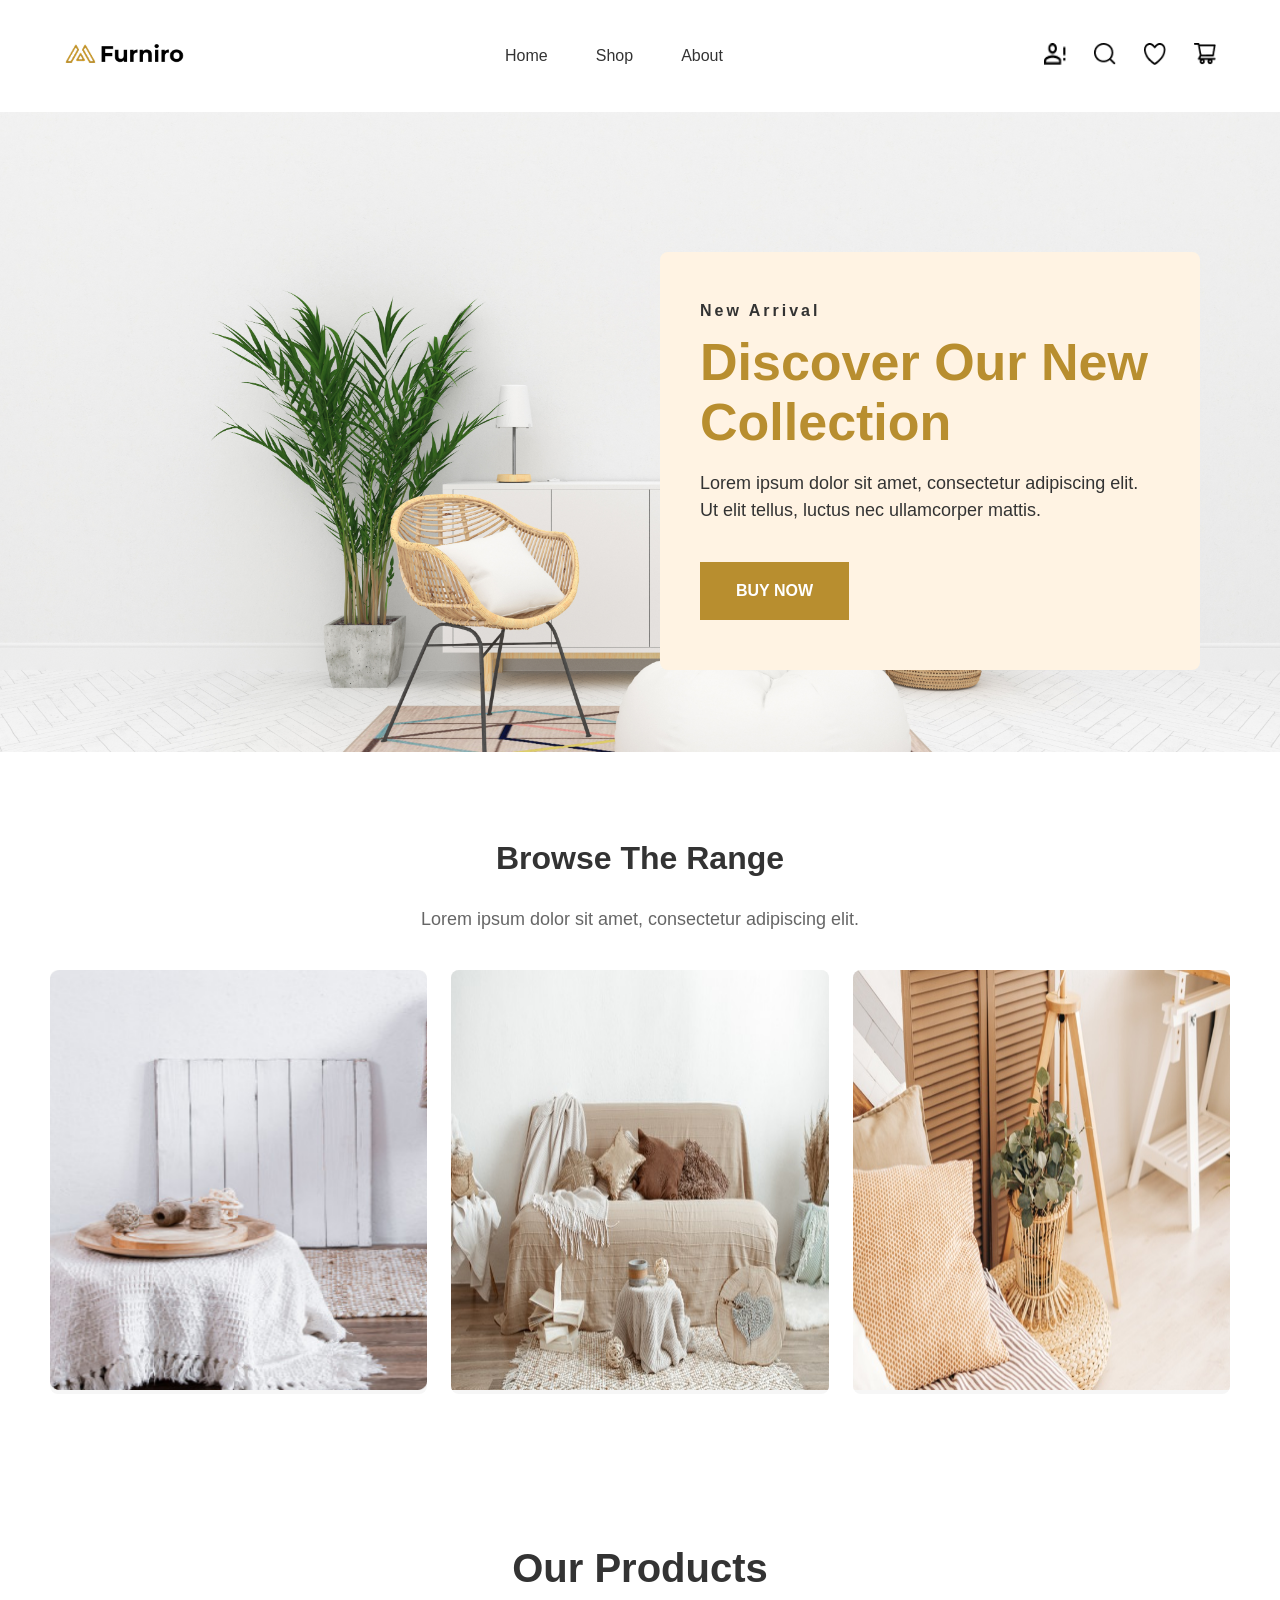
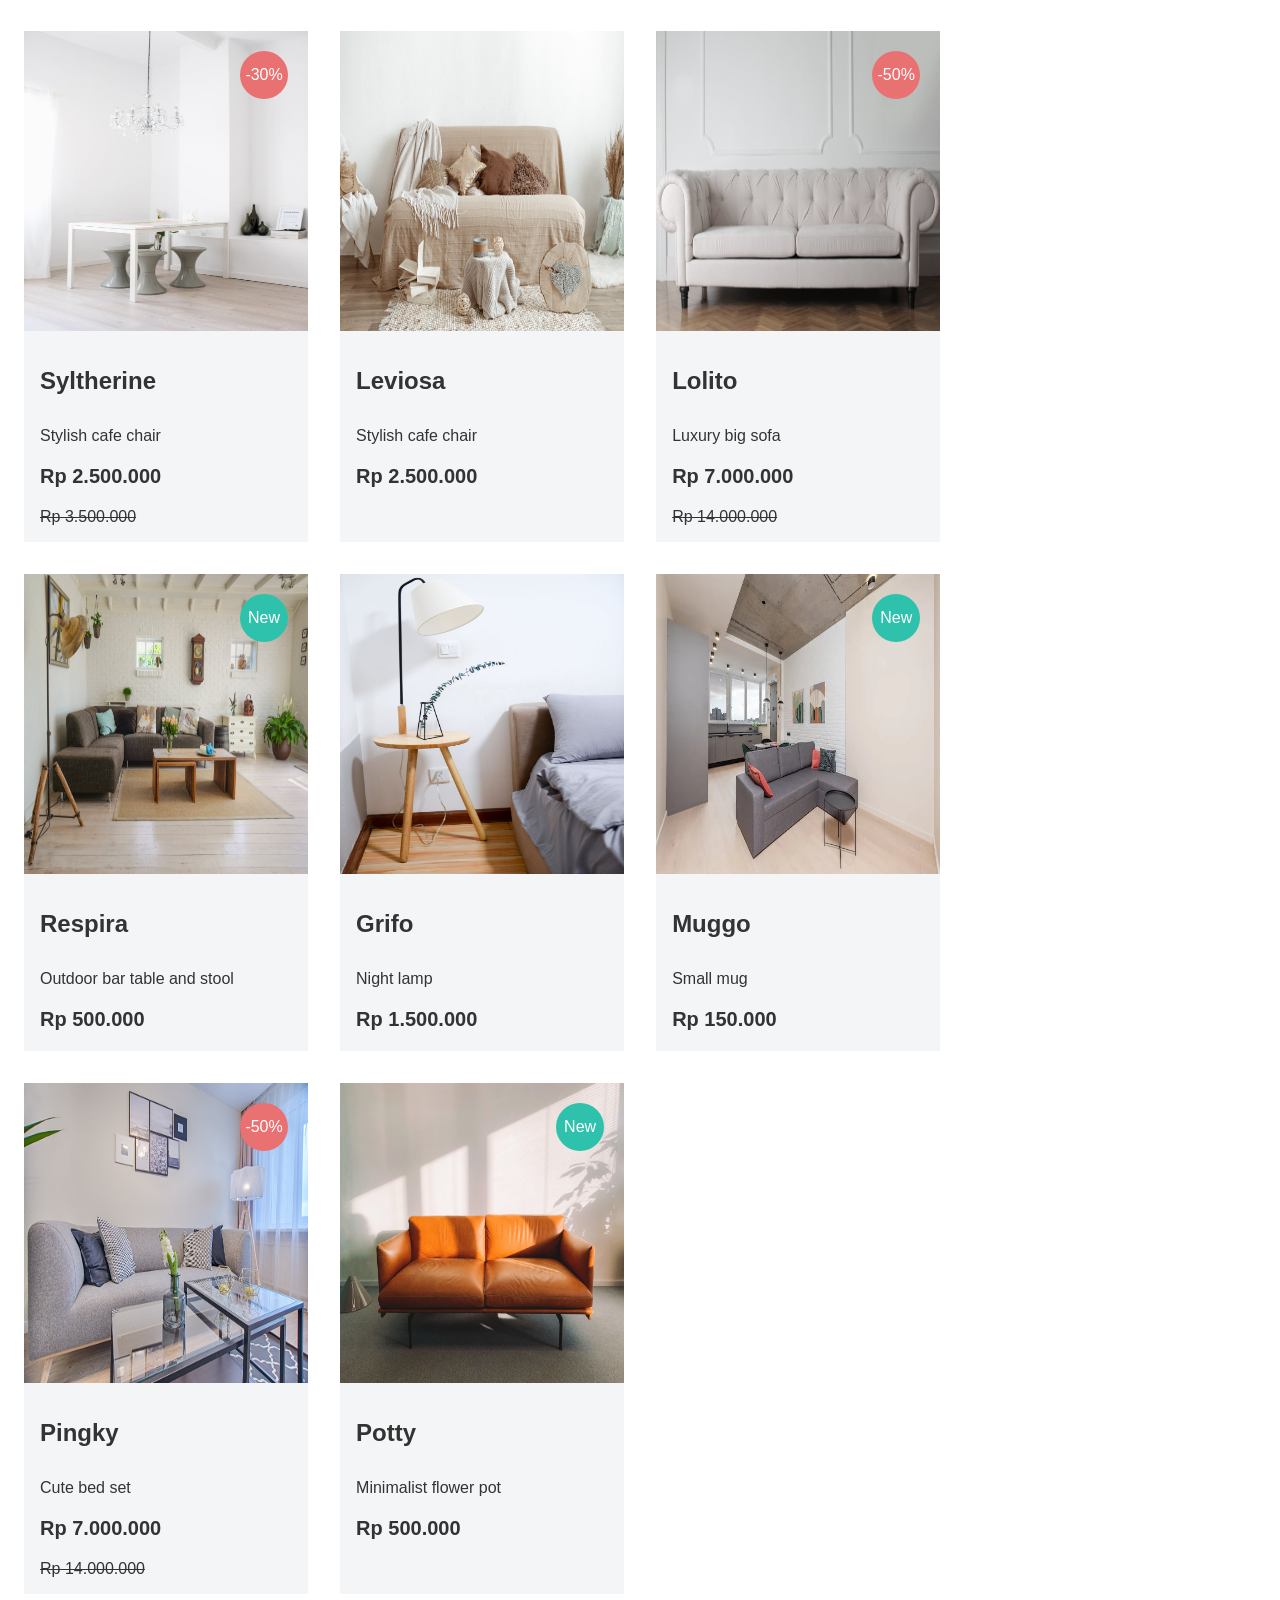
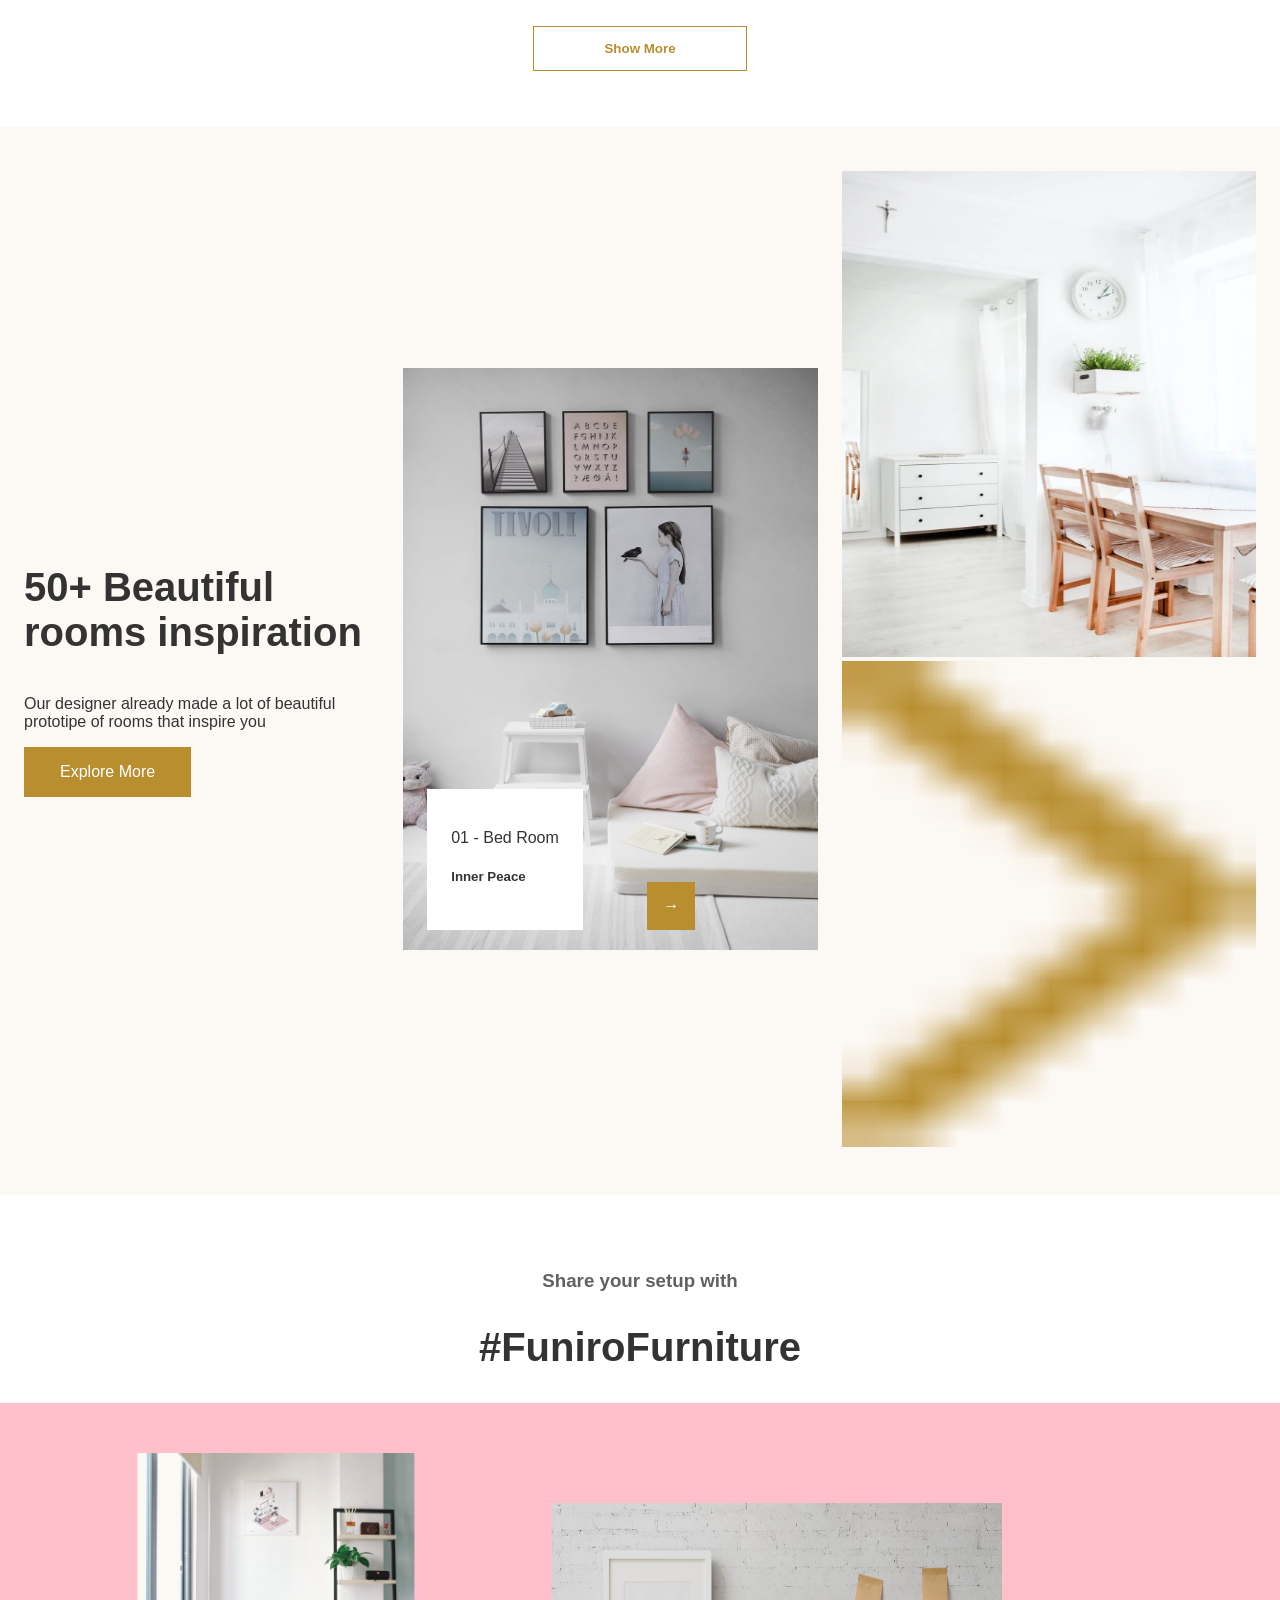
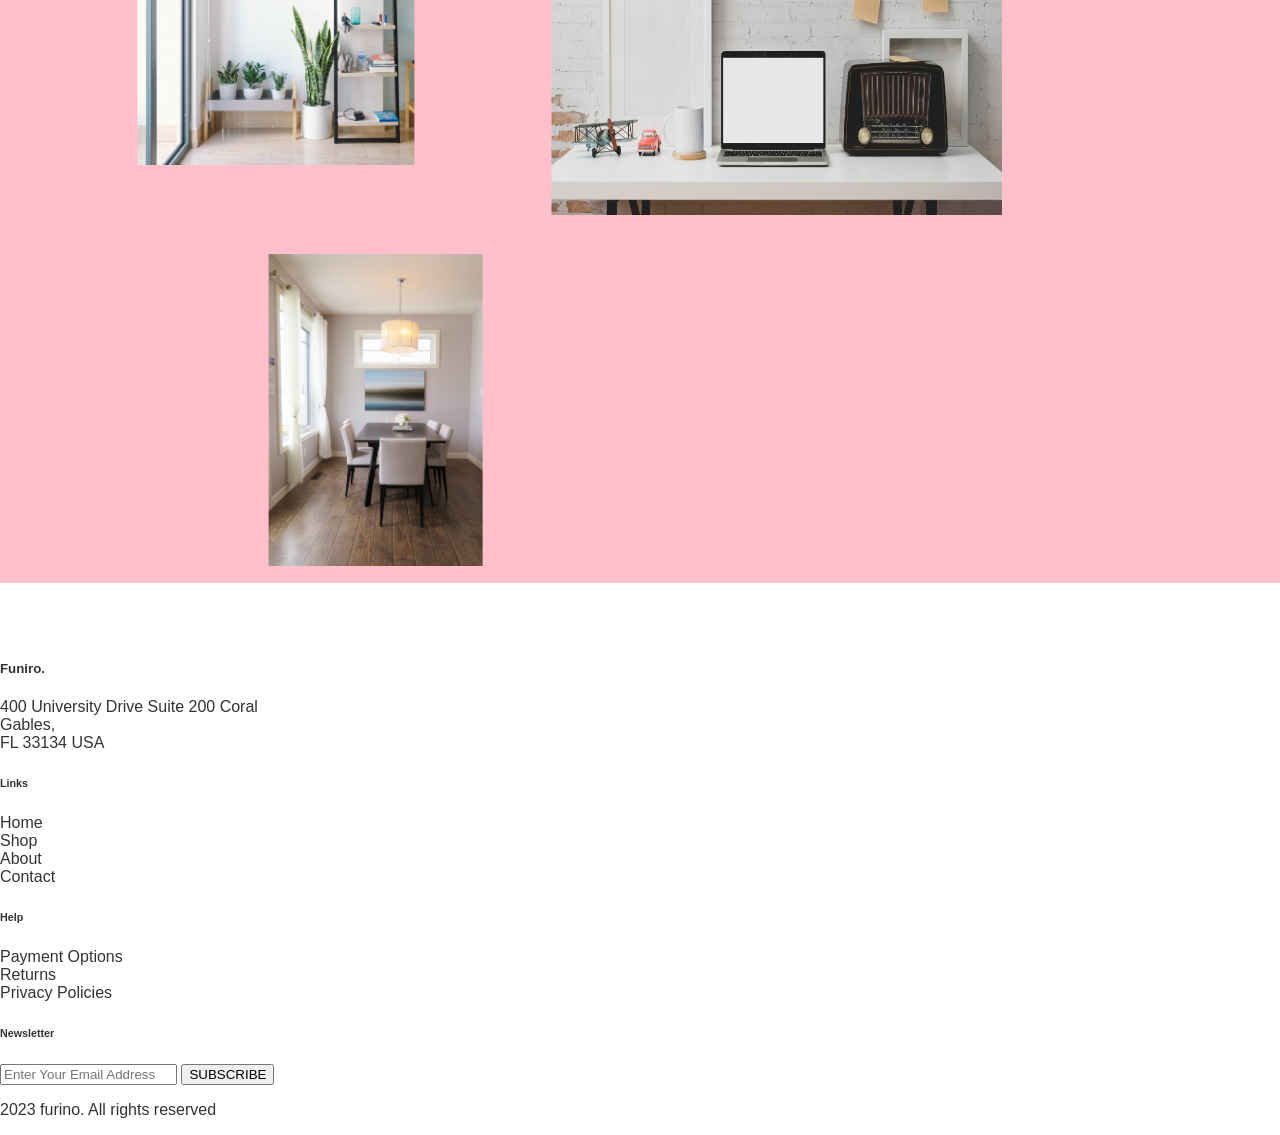
==== commit a2217880: "Add code fixes" ====
--- a/index.html
+++ b/index.html
@@ -3,626 +3,254 @@
   <head>
     <meta charset="UTF-8" />
     <meta name="viewport" content="width=device-width, initial-scale=1.0" />
-    <link rel="stylesheet" href="css/styles.css" />
-    <title>TeeSpace</title>
+    <link rel="stylesheet" href="css/style.css" />
+    <title>Furniro</title>
   </head>
   <body>
     <header>
-      <section class="sale">
-        <div class="sale__container">
-          <h2>FREE SHIPPING ON ALL U.S. ORDERS $50+</h2>
-          <img src="images/X.png" alt="close" />
-        </div>
-      </section>
       <section class="navigation">
-        <nav class="navigation__main">
-          <ul class="navigation__main-list">
-            <li
-              class="navigation__main-list-item navigation__main-list-item--green"
-            >
-              <a href="#">Home</a>
+        <div class="navigation__div">
+          <h1 class="navigation__logo">
+            <a href="#"> <img src="media/logo.png" /></a>
+          </h1>
+          <ul class="navigation__list">
+            <li>Home</li>
+            <li>Shop</li>
+            <li>About</li>
+          </ul>
+          <ul class="navigation__sidebar">
+            <li><img src="media/profile.png" /></li>
+            <li><img src="media/search.png" /></li>
+            <li><img src="media/heart.png" /></li>
+            <li><img src="media/cart.png" /></li>
+          </ul>
+        </div>
+      </section>
+    </header>
+    <main>
+      <section class="hero">
+        <div class="hero__content">
+          <img
+            class="hero__image"
+            src="media/header-img.jpg"
+            alt="New furniture collection"
+          />
+
+          <div class="hero__card">
+            <span class="hero__label">New Arrival</span>
+
+            <h2 class="hero__title">Discover Our New Collection</h2>
+
+            <p class="hero__text">
+              Lorem ipsum dolor sit amet, consectetur adipiscing elit. Ut elit
+              tellus, luctus nec ullamcorper mattis.
+            </p>
+
+            <a class="hero__button" href="#">BUY NOW</a>
+          </div>
+        </div>
+      </section>
+      <section class="range">
+        <h3 class="range__title">Browse The Range</h3>
+
+        <p class="range__text">
+          Lorem ipsum dolor sit amet, consectetur adipiscing elit.
+        </p>
+
+        <div class="range__content">
+          <ul class="range__list">
+            <li class="range__item">
+              <img
+                class="range__image"
+                src="media/Mask-Group.png"
+                alt="Dining room"
+              />
             </li>
-            <li class="navigation__main-list-item">
-              <a href="#">TeeSpace</a>
+
+            <li class="range__item">
+              <img
+                class="range__image"
+                src="media/sofa.png"
+                alt="Living room sofa"
+              />
             </li>
-            <li class="navigation__main-list-item">
-              <a href="#">Shop</a>
-            </li>
-            <li class="navigation__main-list-item">
-              <a href="#">Blog</a>
-            </li>
-            <li class="navigation__main-list-item">
-              <a href="#">Pages</a>
+
+            <li class="range__item">
+              <img
+                class="range__image"
+                src="media/vase.png"
+                alt="Bedroom decor"
+              />
             </li>
           </ul>
-        </nav>
-        <h1 class="navigation__logo">
-          <a href="index.html">
-            <img src="images/tespc.png" alt="TeeSpace logo" />
-          </a>
-        </h1>
-        <ul class="navigation__sidebar">
-          <li class="navigation__sidebar-item">
+        </div>
+      </section>
+      <section class="products">
+        <h3>Our Products</h3>
+
+        <div class="products__grid">
+          <div class="products__card">
+            <div class="products__card-img-wrapper">
+              <!-- გაიმეორე ყველგან -->
+              <span class="products__badge products__badge--sale">-30%</span>
+              <a href="#">
+                <img src="media/table.png" alt="Syltherine" />
+              </a>
+            </div>
+            <h4>Syltherine</h4>
+            <p>Stylish cafe chair</p>
+            <p class="products__price">Rp 2.500.000</p>
+            <p class="products__old-price"><s>Rp 3.500.000</s></p>
+          </div>
+
+          <div class="products__card">
             <a href="#">
-              <img src="images/Search-icon.png" alt="Search" />
+              <img src="media/sofa.png" alt="Leviosa" />
             </a>
-          </li>
-          <li class="navigation__sidebar-item">
-            <a href="#">
-              <img src="images/profile-icon.png" alt="Profile" />
-            </a>
-          </li>
-          <li class="navigation__sidebar-item">
-            <a href="#">
-              <img src="images/favourites-icon.png" alt="Favorites" />
-            </a>
-          </li>
-          <li class="navigation__sidebar-item">
-            <a href="#">
-              <img src="images/Text.png" alt="Shopping cart" />
-            </a>
-          </li>
-          <li class="navigation__sidebar-item">
-            <a href="#">Let's Talk</a>
+            <h4>Leviosa</h4>
+            <p>Stylish cafe chair</p>
+            <p class="products__price">Rp 2.500.000</p>
+          </div>
+
+          <div class="products__card">
+            <span class="products__badge products__badge--sale">-50%</span>
+            <img src="media/couch.png" alt="Lolito" />
+            <h4>Lolito</h4>
+            <p>Luxury big sofa</p>
+            <p class="products__price">Rp 7.000.000</p>
+            <p class="products__old-price"><s>Rp 14.000.000</s></p>
+          </div>
+
+          <div class="products__card">
+            <span class="products__badge products__badge--new">New</span>
+            <img src="media/living-room.jpg" alt="Respira" />
+            <h4>Respira</h4>
+            <p>Outdoor bar table and stool</p>
+            <p class="products__price">Rp 500.000</p>
+          </div>
+
+          <div class="products__card">
+            <img src="media/grifo.png" alt="Grifo" />
+            <h4>Grifo</h4>
+            <p>Night lamp</p>
+            <p class="products__price">Rp 1.500.000</p>
+          </div>
+
+          <div class="products__card">
+            <span class="products__badge products__badge--new">New</span>
+            <img src="media/muggo.png" alt="Muggo" />
+            <h4>Muggo</h4>
+            <p>Small mug</p>
+            <p class="products__price">Rp 150.000</p>
+          </div>
+
+          <div class="products__card">
+            <span class="products__badge products__badge--sale">-50%</span>
+            <img src="media/pingky.jpg" alt="Pingky" />
+            <h4>Pingky</h4>
+            <p>Cute bed set</p>
+            <p class="products__price">Rp 7.000.000</p>
+            <p class="products__old-price"><s>Rp 14.000.000</s></p>
+          </div>
+
+          <div class="products__card">
+            <span class="products__badge products__badge--new">New</span>
+            <img src="media/potty.jpg" alt="Potty" />
+            <h4>Potty</h4>
+            <p>Minimalist flower pot</p>
+            <p class="products__price">Rp 500.000</p>
+          </div>
+        </div>
+
+        <button>Show More</button>
+      </section>
+      <section class="rooms">
+        <div class="rooms__content">
+          <h3>50+ Beautiful rooms inspiration</h3>
+
+          <p>
+            Our designer already made a lot of beautiful prototipe of rooms that
+            inspire you
+          </p>
+
+          <a class="rooms__button" href="#">Explore More</a>
+        </div>
+
+        <div class="rooms__featured">
+          <img src="media/photos.png" alt="Bedroom inspiration" />
+
+          <div class="rooms__label">
+            <p>01 - Bed Room</p>
+            <h5>Inner Peace</h5>
+          </div>
+
+          <a class="rooms__arrow" href="#">&rarr;</a>
+        </div>
+
+        <div class="rooms__preview">
+          <img src="media/white-room.png" alt="White room inspiration" />
+          <img src="media/Line.png" alt="" />
+        </div>
+      </section>
+      <section class="gallery">
+        <h3>Share your setup with</h3>
+        <h2>#FuniroFurniture</h2>
+        <div class="gallery__image-wrapper">
+          <div class="gallery__image-item">
+            <img src="media/contrast.png" alt="Furniture setup" />
+          </div>
+          <div class="gallery__image-item">
+            <img src="media/laptop.png" alt="Laptop desk setup" />
+          </div>
+          <div class="gallery__image-item">
+            <img src="media/dining-room.png" alt="Dining room setup" />
+          </div>
+
+          <!--  <img src="media/cream-bed.png" alt="Cream bedroom setup" />
+          <img src="media/long-table.png" alt="Long table setup" />
+          <img src="media/bedside.png" alt="Bedside table setup" />
+          <img src="media/naturmort.png" alt="Decor setup" />
+          <img src="media/frame.png" alt="Wall frame setup" />
+          <img src="media/furnice.png" alt="Furniture room setup" /> -->
+        </div>
+      </section>
+    </main>
+    <footer>
+      <div>
+        <h5>Funiro.</h5>
+        <p>
+          400 University Drive Suite 200 Coral<br />
+          Gables,<br />
+          FL 33134 USA
+        </p>
+      </div>
+
+      <div class="footer__links">
+        <ul>
+          <li><h6>Links</h6></li>
+          <li><a href="#">Home</a></li>
+          <li><a href="#">Shop</a></li>
+          <li><a href="#">About</a></li>
+          <li><a href="#">Contact</a></li>
+        </ul>
+
+        <ul>
+          <li><h6>Help</h6></li>
+          <li><a href="#">Payment Options</a></li>
+          <li><a href="#">Returns</a></li>
+          <li><a href="#">Privacy Policies</a></li>
+        </ul>
+
+        <ul>
+          <li><h6>Newsletter</h6></li>
+          <li>
+            <input type="email" placeholder="Enter Your Email Address" />
+            <button>SUBSCRIBE</button>
           </li>
         </ul>
-      </section>
-    </header>
-    <main>
-      <section class="featured">
-        <img
-          src="images/cyan-blue-hoodies.png"
-          class="featured__ad"
-          alt="models"
-        />
-        <div class="featured__content">
-          <span class="featured__rating">Rated 4.9 of 5.0</span>
-          <ul class="featured__stars">
-            <li><img src="images/yellow-star.png" alt="Rating" /></li>
-            <li><img src="images/yellow-star.png" alt="Rating" /></li>
-            <li><img src="images/yellow-star.png" alt="Rating" /></li>
-            <li><img src="images/yellow-star.png" alt="Rating" /></li>
-            <li><img src="images/yellow-star.png" alt="Rating" /></li>
-          </ul>
-          <h2>
-            Enjoy up your vacations<br />
-            in the best T-shirts
-          </h2>
-          <p class="featured__paragraph">
-            What's more, we do it right! A full administration printing
-            background.<br />
-            Print shirts for yourself or your online business
-          </p>
-          <ul class="featured__motives">
-            <li class="featured__tick">
-              <img src="images/tick.png" alt="tick" />
-            </li>
-            <li>
-              <p>Top quality prints using the latest technology</p>
-            </li>
-          </ul>
-          <ul class="featured__motives-two">
-            <li class="featured__tick">
-              <img src="images/tick.png" alt="tick" />
-            </li>
-            <li>
-              <p>Mix and match colors, sizes, and designs</p>
-            </li>
-          </ul>
-          <ul class="featured__item">
-            <li class="featured__start">
-              <a href="#">Get Started Today</a>
-            </li>
-            <li class="featured__unique">
-              <a href="#">
-                <p>How We Work</p>
-              </a>
-            </li>
-            <li class="featured__play">
-              <img src="images/play.png" alt="Play" />
-            </li>
-          </ul>
-        </div>
-      </section>
-      <section class="collections">
-        <div class="collections__products">
-          <h2>T-shirt Printing for Everyone</h2>
-          <p>What's more, we do it right!</p>
-          <ul class="collections__list">
-            <li class="collections__item">
-              <a href="#">
-                <img src="images/purple-t-shirt.png" alt="T-shirt category" />
-                <span>15</span>
-                <h3>T-shirt</h3>
-              </a>
-            </li>
-            <li class="collections__item">
-              <a href="#">
-                <img src="images/long-sleeve.png" alt="Long sleeve category" />
-                <span>8</span>
-                <h3>Long-sleeves</h3>
-              </a>
-            </li>
-            <li class="collections__item">
-              <a href="#">
-                <img src="images/sweater.png" alt="Sweater category" />
-                <span>18</span>
-                <h3>Sweater</h3>
-              </a>
-            </li>
-            <li class="collections__item">
-              <a href="#">
-                <img src="images/purple-hoodie.png" alt="hoodie category" />
-                <span>9</span>
-                <h3>Hoodies</h3>
-              </a>
-            </li>
-            <li class="collections__item">
-              <a href="#">
-                <img src="images/tanktop.png" alt="tanktop category" />
-                <span>6</span>
-                <h3>Tanktops</h3>
-              </a>
-            </li>
-          </ul>
-        </div>
-      </section>
-      <section class="types">
-        <div class="types__list">
-          <div class="types__item types__item--men">
-            <img src="images/OATH.png" alt="T-shirt" />
-            <a href="#">Men's Collection</a>
-          </div>
-          <div class="types__item types__item--kids">
-            <img src="images/sportswear.png" alt="Sportswear" />
-            <a href="#"> Kid's Collection</a>
-          </div>
-          <div class="types__item types__item--women">
-            <img src="images/girl-sportswear.png" alt="Sportswear" />
-            <a href="#">Women's Collection </a>
-          </div>
-        </div>
-      </section>
-      <section class="products">
-        <div class="products__sell">
-          <h2 class="products__gradation">HIGH QUALITY OFFSET PRINTING</h2>
-          <h3 class="products__featured">Featured products</h3>
-          <p>What’s more, we do it right!</p>
-          <ul>
-            <li>
-              <a href="#">
-                <img src="images/black-tanktop.png" alt="black tanktop" />
-              </a>
-              <h4>Zone Sweatshirt</h4>
-              <p>$19.95 – $159.95</p>
-            </li>
-            <li>
-              <a href="#">
-                <img src="images/black-girl-t-shirt.png" alt="black T-shirt" />
-              </a>
-              <h4>Zoo Men’s t-shirt</h4>
-              <p>$14.95 – $119.95</p>
-            </li>
-            <li>
-              <span>Hot</span>
-              <a href="#">
-                <img
-                  src="images/child-tanktop.png"
-                  alt="child wearing a Tanktop"
-                />
-              </a>
-              <h4>Toddler T-shirt</h4>
-              <p>$26.00</p>
-            </li>
-            <li>
-              <a href="#">
-                <img
-                  src="images/grey-child-tanktop.png"
-                  alt="child wearing a Tanktop"
-                />
-              </a>
-              <h4>Fine Jersey Tee</h4>
-              <p>$28.00</p>
-              <p>$31.00</p>
-            </li>
-            <li>
-              <span>-10%</span>
-              <span>Hot</span>
-              <a href="#"> </a>
-            </li>
-          </ul>
-          <ul>
-            <li>
-              <a href="#">
-                <img
-                  src="images/child's-orange-hoodie.png"
-                  alt="child wearing a Hoodie"
-                />
-                <span>Sale!</span>
-                <span>New</span>
-              </a>
-              <p>kids hoodie</p>
-              <p>$26.00</p>
-              <p>$29.00</p>
-              <img src="images/black.png" alt="black" />
-              <img src="images/skin.png" alt="skin" />
-              <p>+3</p>
-            </li>
-            <li>
-              <a href="#">
-                <img
-                  src="images/kid-wearing-t-shirt.png"
-                  alt="child wearing a T-shirt"
-                />
-                <span>Sale!</span>
-                <span>New</span>
-              </a>
-              <p>Youth Short Sleeve Tee</p>
-              <p>$26.00</p>
-              <p>$29.00</p>
-              <img src="images/black.png" alt="black" />
-              <img src="images/skin.png" alt="skin" />
-              <p>+3</p>
-            </li>
-            <li>
-              <a href="#">
-                <img
-                  src="images/woman's-sportswear.png"
-                  alt="woman wearing sportswear"
-                />
-                <span>Sale!</span>
-                <span>New</span>
-              </a>
-              <p>Midweight Cotton Tee</p>
-              <p>$26.00</p>
-              <p>$29.00</p>
-              <img src="images/black.png" alt="black" />
-              <img src="images/skin.png" alt="skin" />
-              <p>+3</p>
-            </li>
-            <li>
-              <a href="#">
-                <img
-                  src="images/girl-wearing-t-shirt.png"
-                  alt="girl wearing a T-shirt"
-                />
-                <span>Sale!</span>
-                <span>New</span>
-              </a>
-              <p>Hooded Sweatshirt</p>
-              <p>$28.00</p>
-              <img src="images/black.png" alt="black" />
-              <img src="images/skin.png" alt="skin" />
-              <p>+3</p>
-            </li>
-          </ul>
-        </div>
-      </section>
-      <section class="discount">
-        <div class="discount__content">
-          <span>SPECIAL OFFER</span>
-          <h3>Extra Sale 30% off</h3>
-          <p>
-            Bucket toy with a contrast colored handle. Perfect for playing on
-            the beach.
-          </p>
-          <time datetime="00:00:00">00:00:00</time>
-          <a href="#">Get only $29.00</a>
-        </div>
-        <div class="discount__photos">
-          <img src="images/green-casual.png" alt="green casual wear" />
-          <span>Save 30%</span>
-          <img src="images/cream-sweater.png" alt="cream sweater" />
-        </div>
-      </section>
-      <section class="design">
-        <h3 class="design__title">
-          Easy to create & customize
-          <span>*</span>
-          Design your own
-        </h3>
-        <div class="center">
-          <div class="design__promotion">
-            <div class="design__promotion-info">
-              <h4>10% off your first order</h4>
-              <p>Free and easy way to bring your ideas to life</p>
-              <a href="#">Shop Now</a>
-              <!-- <img
-            src="images/promotional-banner-first.png"
-            alt="Promotional banner"
-          /> -->
-            </div>
-          </div>
-          <div class="design__promotion design__promotion--purple-bg">
-            <div class="design__promotion-info">
-              <h4>Create your unique style</h4>
-              <p>Free and easy way to bring your ideas to life</p>
-              <a href="#">Explore More</a>
-              <!-- <img
-            src="images/promotional-banner-second.png"
-            alt="Promotional banner"
-          /> -->
-            </div>
-          </div>
-        </div>
-      </section>
-      <section class="price-off">
-        <div class="price-off__explore">
-          <h3>Explore designs picked for you</h3>
-          <p>What's more, we do it right!</p>
-          <ul class="price-off__list">
-            <li class="price-of__item">
-              <a href="#">
-                <img src="images/black-tanktop.png" alt="black tanktop" />
-              </a>
-              <p>Zone Sweatshirt</p>
-              <p>$19.95 – $159.95</p>
-            </li>
-            <li class="price-of__item">
-              <a href="#">
-                <img src="images/black-girl-t-shirt.png" alt="black T-shirt" />
-              </a>
-              <p>Zoo Men’s t-shirt</p>
-              <p>$14.95 – $119.95</p>
-            </li>
-            <li class="price-of__item">
-              <span>-10%</span>
-              <span>Hot</span>
-              <a href="#">
-                <img
-                  src="images/grey-child-tanktop.png"
-                  alt="child wearing a Tanktop"
-                />
-              </a>
-            </li>
-            <li class="price-of__item">
-              <a href="#">
-                <img
-                  src="images/child-tanktop.png"
-                  alt="child wearing a Tanktop"
-                />
-              </a>
-              <p>Fine Jersey Tee</p>
-              <p>$28.00</p>
-              <p>$31.00</p>
-            </li>
-          </ul>
-        </div>
-        <div class="price-off__offers center">
-          <ul>
-            <li class="price-off__offers-item">
-              <img src="images/globus.png" alt="Globus" />
-              <h4>Worldwide Shipping</h4>
-              <p>Get free shipping over $65.</p>
-            </li>
-            <li class="price-off__offers-item">
-              <img src="images/paper.png" alt="Paper" />
-              <h4>Returns</h4>
-              <p>Within 30 days for an exchange.</p>
-            </li>
-            <li class="price-off__offers-item">
-              <img src="images/call.png" alt="Call" />
-              <h4>Online Support</h4>
-              <p>Top notch customer service.</p>
-            </li>
-            <li class="price-off__offers-item">
-              <img src="images/cards.png" alt="Cards" />
-              <h4>Flexible Payment</h4>
-              <p>Pay with Multiple Credit Cards</p>
-            </li>
-          </ul>
-        </div>
-      </section>
-      <section class="article">
-        <div class="center">
-          <div class="article__info">
-            <h3>Articles daily updated</h3>
-            <p>Get inspiration, updates, tips, &other assorted awesomeness.</p>
-            <a href="#">Read latest articles &#x2C3;</a>
-          </div>
-          <!-- li-ი შეცვალე დივებით -->
-          <ul class="article__list">
-            <li class="article__item">
-              <a href="#">
-                <img src="images\white-teespace.png" alt="white t-shirt" />
-              </a>
-              <span>Design Services</span>
-              <time>August 20, 2022</time>
-              <a href="#">
-                <h4>Make yourself happy with our T-shirt customer designer</h4>
-              </a>
-            </li>
-            <li class="article__item">
-              <a href="#">
-                <img src="images\designed-hoodie.png" alt="designed hoodie" />
-              </a>
-              <span>Print Company</span>
-              <time>August 20, 2022</time>
-              <a href="#">
-                <h4>Are you ready to make it awesome with us</h4>
-              </a>
-            </li>
-            <li class="article__item">
-              <a href="#">
-                <img src="images\model-laying.png" alt="model girl" />
-              </a>
-              <span>Print Company</span>
-              <time>August 20, 2022</time>
-              <a href="#">
-                <h4>The best custom T-shirt designer WordPress theme</h4>
-              </a>
-            </li>
-          </ul>
-        </div>
-      </section>
-      <section class="article__promotion">
-        <div class="center">
-          <div class="article__promotion-info">
-            <h3>Enjoy up your vacations in the best T-shirts</h3>
-            <p>T-shirts that keep you moving.</p>
-            <ul>
-              <li><a href="#">Shop Now</a></li>
-              <li><a href="#">Contact Us</a></li>
-            </ul>
-          </div>
-          <img src="images/banner.png" alt="banner" />
-        </div>
-      </section>
-    </main>
-    <footer>
-      <section class="bottom">
-        <div class="bottom__top">
-          <ul class="bottom__list">
-            <li>
-              <h4>
-                <a href="#">
-                  <img src="images/tespc.png" alt="teespace logo" />
-                </a>
-              </h4>
-            </li>
-            <li>
-              <a href="mailto:hello@teespace.io">hello@teespace.io</a>
-            </li>
-            <li>
-              <a href="tel:+995599968056">+02 036 038 3996</a>
-            </li>
-            <li>
-              <address>3665 Paseo Place, Suite 0960 San Diego</address>
-            </li>
-          </ul>
-          <ul class="bottom__list">
-            <li>
-              <h4>Information</h4>
-            </li>
-            <li>
-              <a href="#">About us</a>
-            </li>
-            <li>
-              <a href="#">Our Blog</a>
-            </li>
-            <li>
-              <a href="#">Start a Return</a>
-            </li>
-            <li>
-              <a href="#">Contact Us</a>
-            </li>
-            <li>
-              <a href="#">Shipping FAQ</a>
-            </li>
-          </ul>
-          <ul class="bottom__list">
-            <li>
-              <h4>Services</h4>
-            </li>
-            <li>
-              <a href="#">Printing Services</a>
-            </li>
-            <li>
-              <a href="#">Digital Scanning</a>
-            </li>
-            <li>
-              <a href="#">Design Services</a>
-            </li>
-            <li>
-              <a href="#">Copying Services</a>
-            </li>
-            <li>
-              <a href="#">Print on Demand</a>
-            </li>
-          </ul>
-          <ul class="bottom__list">
-            <li>
-              <h4>Useful links</h4>
-            </li>
-            <li>
-              <a href="#">My Account</a>
-            </li>
-            <li>
-              <a href="#">Print Provider</a>
-            </li>
-            <li>
-              <a href="#">Become a Partner</a>
-            </li>
-            <li>
-              <a href="#">Custom Products</a>
-            </li>
-            <li>
-              <p>Make your own shirt</p>
-            </li>
-          </ul>
-          <ul class="bottom__list">
-            <li>
-              <h4>Newsletter</h4>
-            </li>
-            <li>
-              <a href="#">Subscribe to our newsletter.</a>
-            </li>
-            <li>
-              <input type="email" />
-            </li>
-            <li id="subscribe">
-              <button>Subscribe</button>
-            </li>
-          </ul>
-        </div>
-        <div class="bottom__underside">
-          <p>&copy; 2022 TeeSpace. All rights reserved.</p>
-          <ul class="bottom__companies">
-            <li class="bottom__item">
-              <a href="#" target="_blank" rel="noopener">
-                <img src="images/American-express.png" alt="American Express" />
-              </a>
-            </li>
-            <li class="bottom__item">
-              <a href="#" target="_blank" rel="noopener">
-                <img src="images/Apple-pay.png" alt="Apple Pay" />
-              </a>
-            </li>
-            <li class="bottom__item">
-              <a href="#" target="_blank" rel="noopener">
-                <img src="images/Google-play.jpg" alt="Google Pay" />
-              </a>
-            </li>
-            <li class="bottom__item">
-              <a href="#" target="_blank" rel="noopener">
-                <img src="images/mastercard.png" alt="Mastercard" />
-              </a>
-            </li>
-            <li class="bottom__item">
-              <a href="#" target="_blank" rel="noopener">
-                <img src="images/O-pay.png" alt="O Pay" />
-              </a>
-            </li>
-            <li class="bottom__item">
-              <a href="#" target="_blank" rel="noopener">
-                <img src="images/Visa.png" alt="Visa" />
-              </a>
-            </li>
-          </ul>
-          <ul class="bottom__white">
-            <li>
-              <a href="#">
-                <img src="images/twitter-in-white.png" alt="twitter logo" />
-              </a>
-            </li>
-            <li>
-              <a href="#">
-                <img src="images/facebook-in-white.png" alt="facebook logo" />
-              </a>
-            </li>
-            <li>
-              <a href="#">
-                <img src="images/instagram-in-white.png" alt="instagram logo" />
-              </a>
-            </li>
-            <li>
-              <a href="#">
-                <img src="images/Youtube-in-white.png" alt="youtube logo" />
-              </a>
-            </li>
-          </ul>
-        </div>
-      </section>
+      </div>
+
+      <p class="footer__copy">2023 furino. All rights reserved</p>
     </footer>
   </body>
 </html>
--- a/css/style.css
+++ b/css/style.css
@@ -0,0 +1,429 @@
+/* global */
+* {
+  box-sizing: border-box;
+}
+
+body {
+  margin: 0;
+  font-family: Arial, sans-serif;
+  background-color: #fff;
+  color: #333;
+}
+
+a {
+  color: inherit;
+  text-decoration: none;
+}
+
+ul {
+  margin: 0;
+  padding: 0;
+  list-style: none;
+}
+
+img {
+  max-width: 100%;
+}
+
+.navigation {
+  width: 100%;
+  background-color: #fff;
+}
+.navigation__div {
+  max-width: 1200px;
+  margin: auto;
+  padding: 20px 24px;
+  display: flex;
+  align-items: center;
+  justify-content: space-between;
+}
+.navigation__logo img {
+  width: 120px;
+}
+.navigation__list {
+  display: flex;
+  gap: 48px;
+}
+.navigation__list li {
+  font-size: 16px;
+  font-weight: 500;
+}
+.navigation__list li:hover {
+  color: #b88e2f;
+}
+.navigation__sidebar {
+  display: flex;
+  gap: 28px;
+}
+.navigation__sidebar li {
+  cursor: pointer;
+}
+.navigation__sidebar img {
+  width: 22px;
+  height: 22px;
+}
+@media (max-width: 768px) {
+  .navigation__div {
+    flex-wrap: wrap;
+    justify-content: center;
+    gap: 20px;
+  }
+  .navigation__list {
+    width: 100%;
+    justify-content: center;
+    gap: 28px;
+  }
+}
+
+.hero {
+  width: 100%;
+}
+.hero__content {
+  position: relative;
+  height: 640px;
+  overflow: hidden;
+}
+.hero__image {
+  width: auto;
+  min-height: 100%;
+  position: absolute;
+  /* top: 0;
+  left: 0;
+  right: 0;
+  bottom: 0;
+  margin: auto; */
+  top: 50%;
+  left: 50%;
+  transform: translate(-50%, -50%);
+}
+.hero__card {
+  position: absolute;
+  top: 140px;
+  right: 80px;
+  width: 540px;
+  padding: 50px 40px;
+  background-color: #fff3e3;
+  border-radius: 8px;
+}
+.hero__label {
+  font-size: 16px;
+  font-weight: 600;
+  letter-spacing: 3px;
+}
+.hero__title {
+  margin: 12px 0;
+  color: #b88e2f;
+  font-size: 52px;
+}
+.hero__text {
+  font-size: 18px;
+  line-height: 1.5;
+}
+.hero__button {
+  display: inline-block;
+  margin-top: 20px;
+  padding: 20px 36px;
+  background-color: #b88e2f;
+  color: #fff;
+  font-weight: 700;
+}
+@media (max-width: 768px) {
+  .hero__card {
+    left: 20px;
+    right: 20px;
+    width: auto;
+  }
+  .hero__title {
+    font-size: 36px;
+  }
+}
+
+.range {
+  padding: 56px 24px;
+  text-align: center;
+  background-color: #fff;
+}
+.range__title {
+  font-size: 32px;
+}
+.range__text {
+  margin-bottom: 40px;
+  font-size: 18px;
+  color: #666;
+}
+.range__content {
+  max-width: 1180px;
+  margin: auto;
+}
+.range__list {
+  display: flex;
+  gap: 24px;
+}
+.range__item {
+  width: 33.33%;
+  background-color: #f6f6f6;
+  border-radius: 8px;
+  overflow: hidden;
+}
+.range__image {
+  width: 100%;
+  height: 420px;
+}
+@media (max-width: 768px) {
+  .range__list {
+    flex-direction: column;
+  }
+  .range__item {
+    width: 100%;
+  }
+}
+
+.products {
+  padding: 56px 24px;
+  text-align: center;
+  background-color: #fff;
+}
+.products h3 {
+  font-size: 40px;
+}
+.products__grid {
+  max-width: 1236px;
+  margin: auto;
+  display: flex;
+  flex-wrap: wrap;
+  gap: 32px;
+}
+.products__card {
+  position: relative;
+  width: 23.0582524272%;
+  background-color: #f4f5f7;
+  text-align: left;
+}
+.products__card img {
+  width: 100%;
+  height: 300px;
+}
+.products__card h4,
+.products__card p {
+  padding: 0 16px;
+}
+.products__card h4 {
+  font-size: 24px;
+}
+.products__badge {
+  position: absolute;
+  top: 20px;
+  right: 20px;
+  width: 48px;
+  height: 48px;
+  border-radius: 50%;
+  background-color: #e97171;
+  color: #fff;
+  text-align: center;
+  line-height: 48px;
+}
+.products__badge--new {
+  background-color: #2ec1ac;
+}
+.products__price {
+  font-size: 20px;
+  font-weight: bold;
+}
+.products button {
+  margin-top: 32px;
+  padding: 14px 70px;
+  border: 1px solid #b88e2f;
+  background-color: #fff;
+  color: #b88e2f;
+  font-weight: 600;
+}
+@media (max-width: 1024px) {
+  .products__card {
+    width: calc(50% - 16px);
+  }
+}
+@media (max-width: 560px) {
+  .products__card {
+    width: 100%;
+  }
+}
+
+.rooms {
+  position: relative;
+  padding: 44px 24px;
+  background-color: #fcf8f3;
+  display: flex;
+  gap: 24px;
+  align-items: center;
+}
+.rooms__content {
+  width: 30%;
+}
+.rooms__content h3 {
+  font-size: 40px;
+}
+.rooms__button {
+  display: inline-block;
+  padding: 16px 36px;
+  background-color: #b88e2f;
+  color: #fff;
+}
+.rooms__featured {
+  position: relative;
+  width: 35%;
+}
+.rooms__featured img {
+  width: 100%;
+  height: 582px;
+}
+.rooms__label {
+  position: absolute;
+  left: 24px;
+  bottom: 24px;
+  padding: 24px;
+  background-color: #fff;
+}
+.rooms__arrow {
+  position: absolute;
+  left: 244px;
+  bottom: 24px;
+  width: 48px;
+  height: 48px;
+  background-color: #b88e2f;
+  color: #fff;
+  text-align: center;
+  line-height: 48px;
+}
+.rooms__preview {
+  width: 35%;
+}
+.rooms__preview img {
+  width: 100%;
+  height: 486px;
+}
+@media (max-width: 900px) {
+  .rooms {
+    flex-direction: column;
+  }
+  .rooms__content, .rooms__featured, .rooms__preview {
+    width: 100%;
+  }
+}
+
+.gallery {
+  padding: 56px 0;
+  text-align: center;
+  background-color: #fff;
+}
+.gallery h3 {
+  color: #616161;
+}
+.gallery h2 {
+  font-size: 40px;
+}
+.gallery__image-wrapper {
+  display: flex;
+  height: 780px;
+  position: relative;
+  background: pink;
+}
+.gallery__image-item {
+  display: flex;
+  position: absolute;
+  overflow: hidden;
+}
+.gallery__image-item:nth-of-type(1) {
+  width: 451px;
+  height: 312px;
+  top: 50px;
+  left: 50px;
+}
+.gallery__image-item:nth-of-type(2) {
+  width: 451px;
+  height: 312px;
+  top: 100px;
+  left: 551px;
+}
+.gallery__image-item:nth-of-type(3) {
+  width: 451px;
+  height: 312px;
+  top: 451px;
+  left: 150px;
+}
+.gallery__image-item img {
+  display: inline-block;
+  width: auto;
+  height: 100%;
+  position: absolute;
+  top: 50%;
+  left: 50%;
+  transform: translate(-50%, -50%);
+}
+@media (max-width: 900px) {
+  .gallery ul {
+    height: auto;
+    display: flex;
+    flex-wrap: wrap;
+    gap: 14px;
+    padding: 0 20px;
+  }
+  .gallery li {
+    position: static;
+    width: calc(50% - 7px);
+    height: 220px;
+  }
+}
+@media (max-width: 520px) {
+  .gallery li {
+    width: 100%;
+  }
+}
+
+.footer {
+  padding: 48px 80px;
+  border-top: 1px solid #d9d9d9;
+  background-color: #fff;
+  display: flex;
+  flex-wrap: wrap;
+  gap: 72px;
+}
+.footer > div {
+  width: 30%;
+}
+.footer h5 {
+  font-size: 24px;
+}
+.footer p {
+  color: #9f9f9f;
+}
+.footer li {
+  margin-bottom: 30px;
+}
+.footer a:hover {
+  color: #b88e2f;
+}
+.footer input {
+  width: 200px;
+  border: none;
+  border-bottom: 1px solid #000;
+}
+.footer button {
+  border: none;
+  border-bottom: 1px solid #000;
+  background-color: transparent;
+  cursor: pointer;
+}
+.footer > p {
+  width: 100%;
+  padding-top: 30px;
+  border-top: 1px solid #d9d9d9;
+  color: #000;
+}
+@media (max-width: 900px) {
+  .footer {
+    padding: 40px 24px;
+  }
+  .footer > div {
+    width: 100%;
+  }
+}/*# sourceMappingURL=style.css.map */
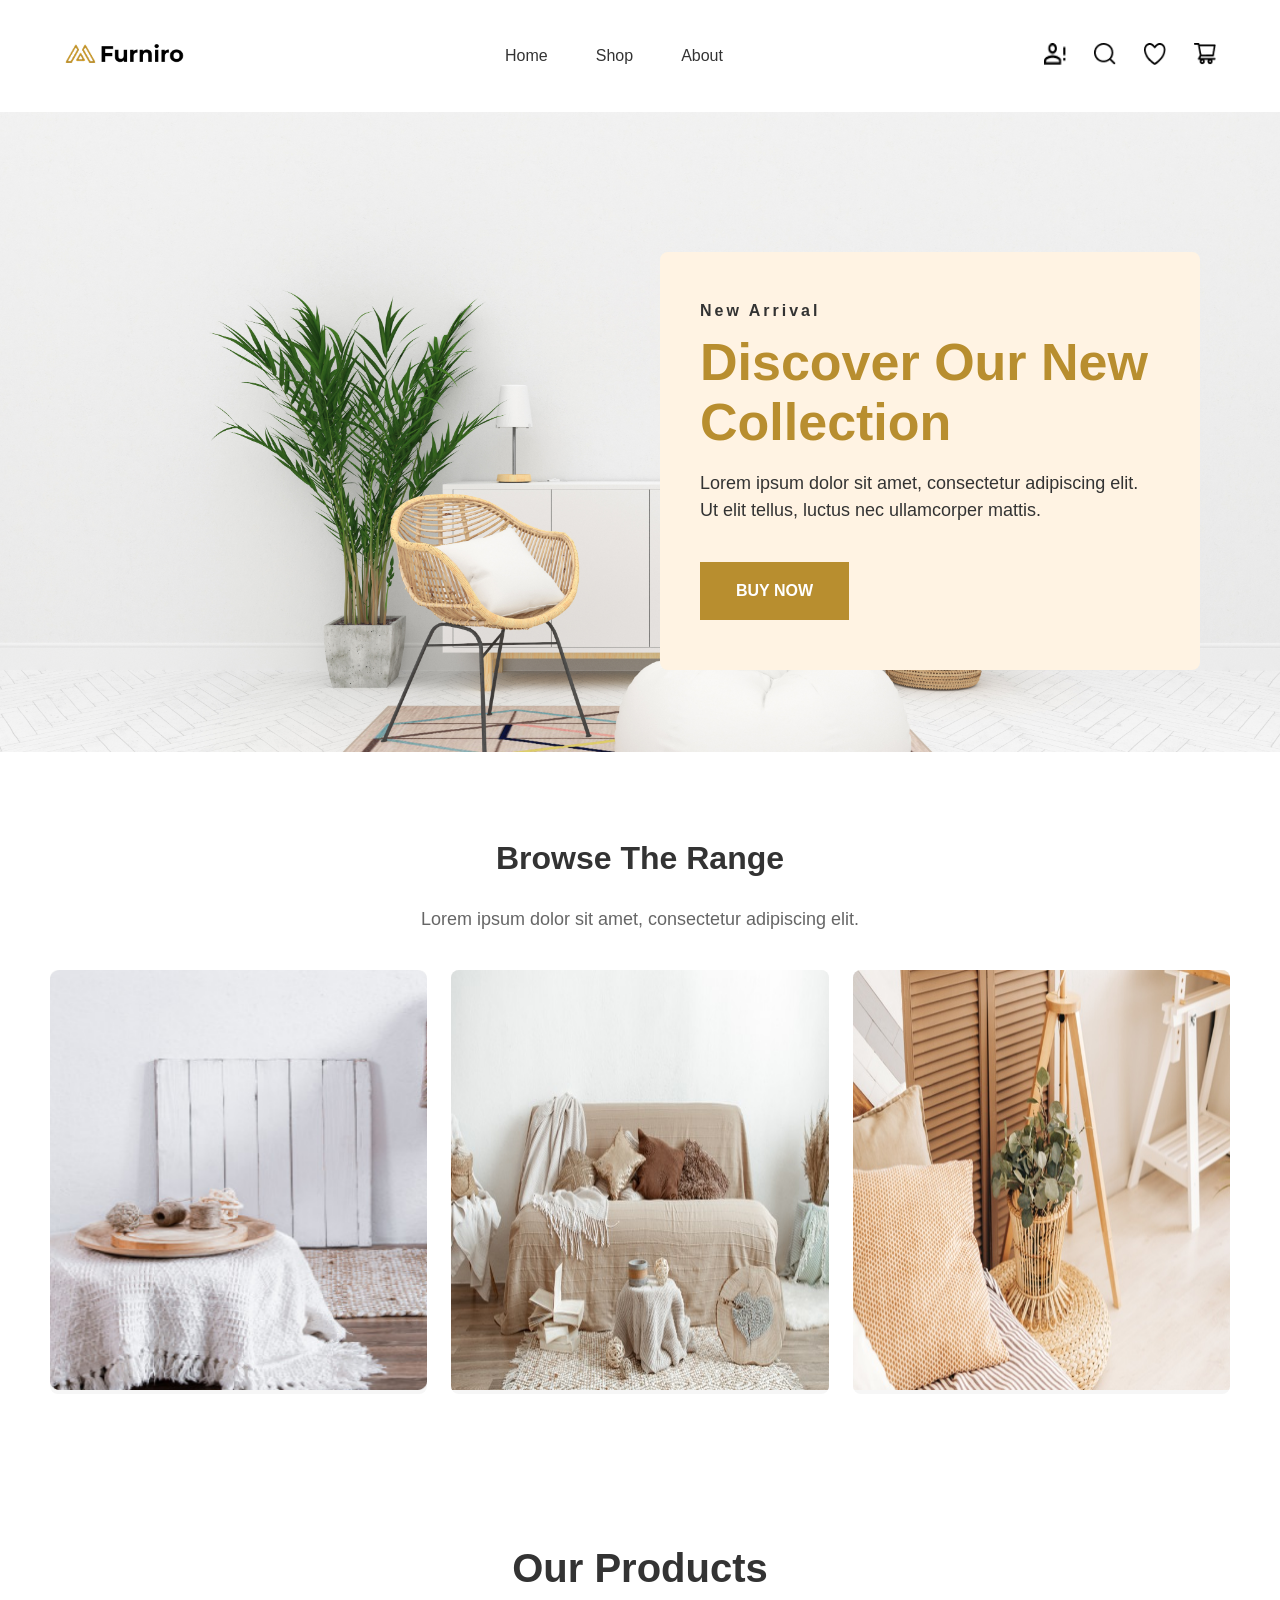
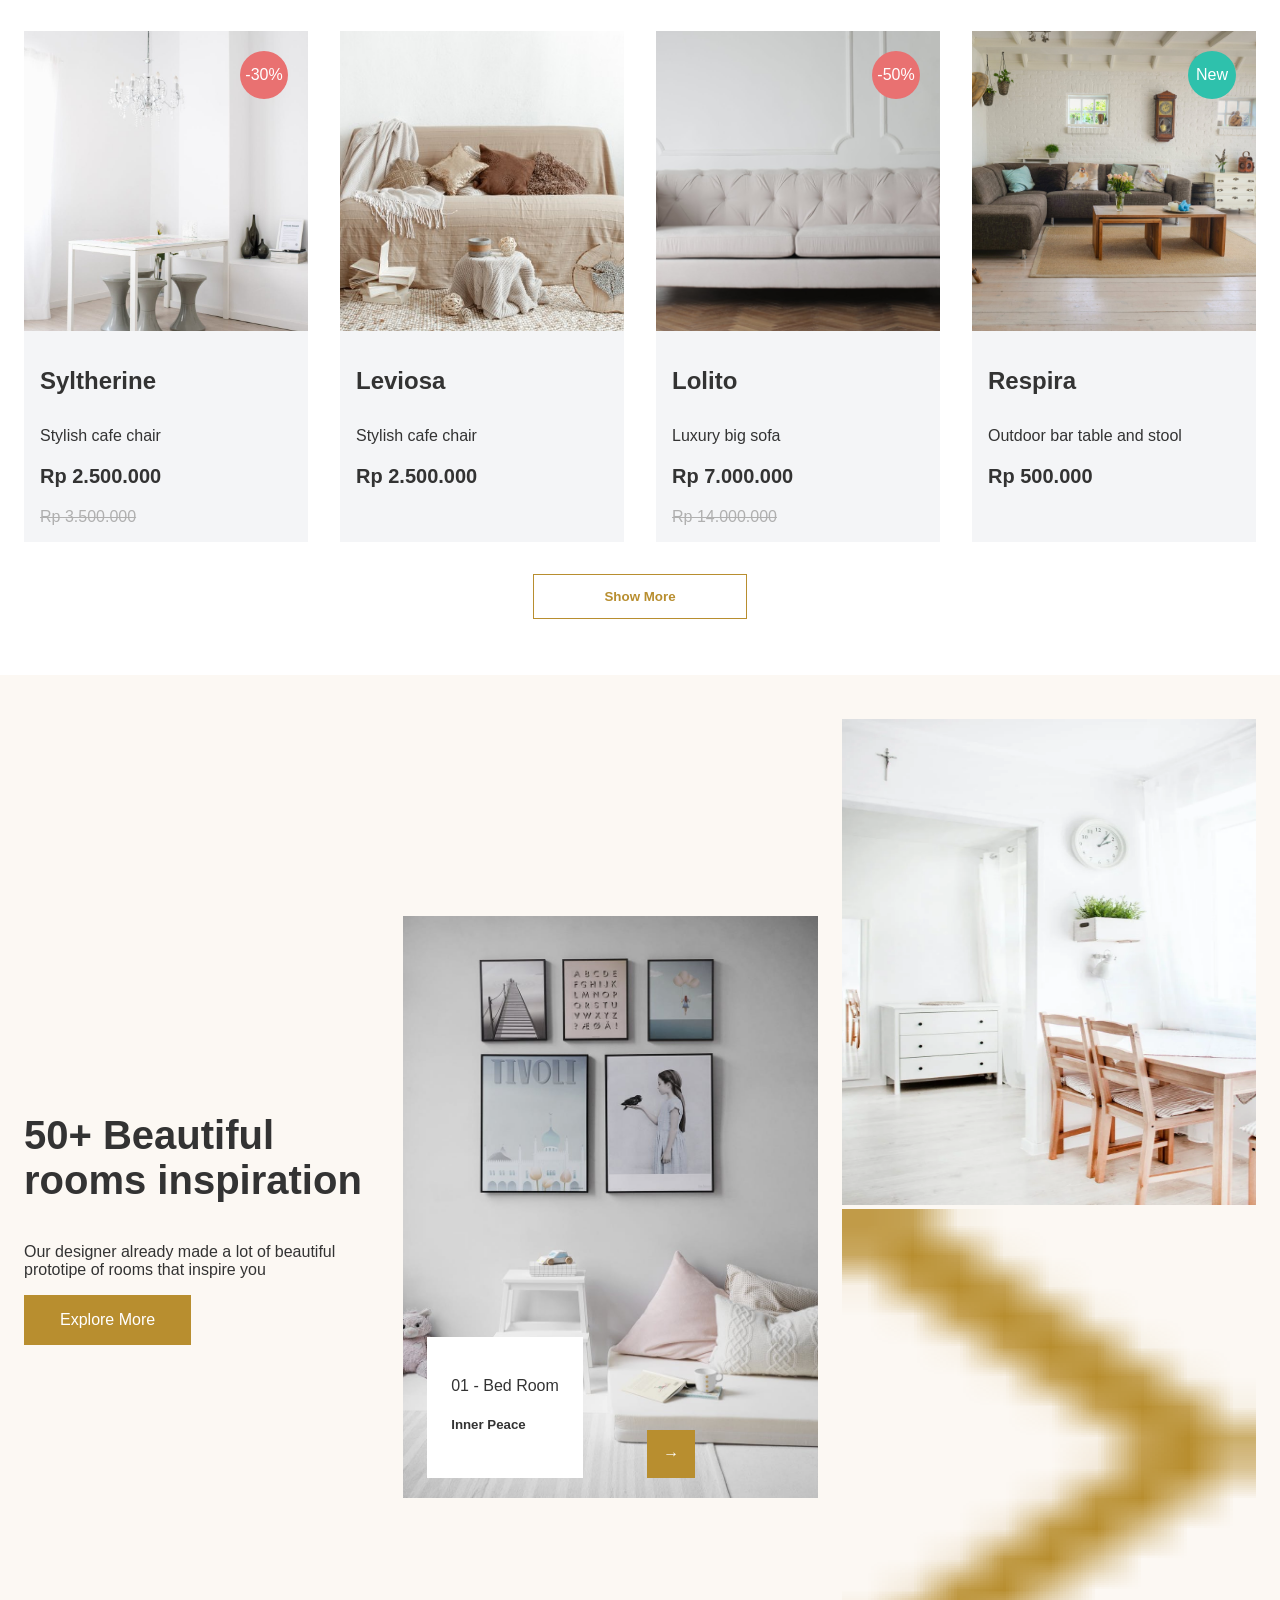
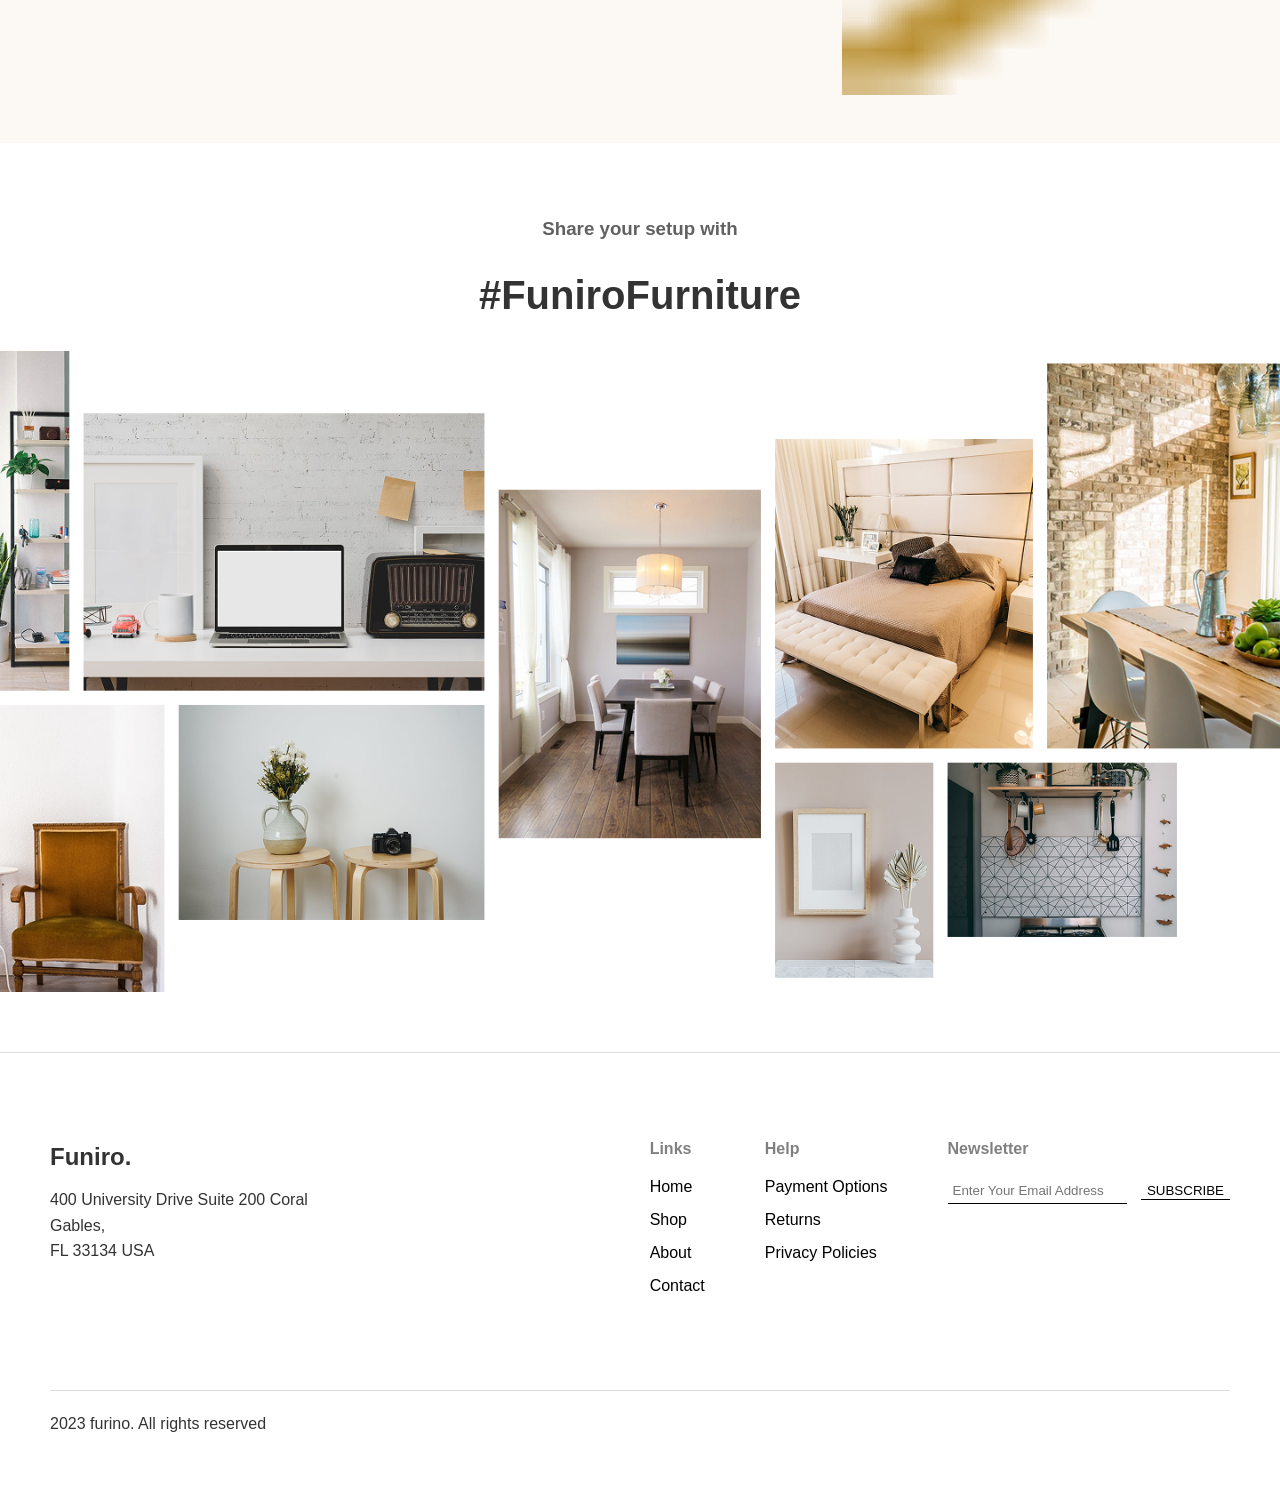
==== commit d5b04da3: "add new furniro page files" ====
--- a/index.html
+++ b/index.html
@@ -90,13 +90,18 @@
 
         <div class="products__grid">
           <div class="products__card">
-            <div class="products__card-img-wrapper">
-              <!-- გაიმეორე ყველგან -->
-              <span class="products__badge products__badge--sale">-30%</span>
-              <a href="#">
-                <img src="media/table.png" alt="Syltherine" />
-              </a>
-            </div>
+            <span class="products__badge products__badge--sale">-30%</span>
+            <img src="media/table.png" alt="Syltherine" />
+
+            <div class="products__hover">
+              <button>Add to cart</button>
+              <div class="products__actions">
+                <span>Share</span>
+                <span>Compare</span>
+                <span>Like</span>
+              </div>
+            </div>
+
             <h4>Syltherine</h4>
             <p>Stylish cafe chair</p>
             <p class="products__price">Rp 2.500.000</p>
@@ -104,9 +109,17 @@
           </div>
 
           <div class="products__card">
-            <a href="#">
-              <img src="media/sofa.png" alt="Leviosa" />
-            </a>
+            <img src="media/sofa.png" alt="Leviosa" />
+
+            <div class="products__hover">
+              <button>Add to cart</button>
+              <div class="products__actions">
+                <span>Share</span>
+                <span>Compare</span>
+                <span>Like</span>
+              </div>
+            </div>
+
             <h4>Leviosa</h4>
             <p>Stylish cafe chair</p>
             <p class="products__price">Rp 2.500.000</p>
@@ -115,6 +128,16 @@
           <div class="products__card">
             <span class="products__badge products__badge--sale">-50%</span>
             <img src="media/couch.png" alt="Lolito" />
+
+            <div class="products__hover">
+              <button>Add to cart</button>
+              <div class="products__actions">
+                <span>Share</span>
+                <span>Compare</span>
+                <span>Like</span>
+              </div>
+            </div>
+
             <h4>Lolito</h4>
             <p>Luxury big sofa</p>
             <p class="products__price">Rp 7.000.000</p>
@@ -124,45 +147,23 @@
           <div class="products__card">
             <span class="products__badge products__badge--new">New</span>
             <img src="media/living-room.jpg" alt="Respira" />
+
+            <div class="products__hover">
+              <button>Add to cart</button>
+              <div class="products__actions">
+                <span>Share</span>
+                <span>Compare</span>
+                <span>Like</span>
+              </div>
+            </div>
+
             <h4>Respira</h4>
             <p>Outdoor bar table and stool</p>
             <p class="products__price">Rp 500.000</p>
           </div>
-
-          <div class="products__card">
-            <img src="media/grifo.png" alt="Grifo" />
-            <h4>Grifo</h4>
-            <p>Night lamp</p>
-            <p class="products__price">Rp 1.500.000</p>
-          </div>
-
-          <div class="products__card">
-            <span class="products__badge products__badge--new">New</span>
-            <img src="media/muggo.png" alt="Muggo" />
-            <h4>Muggo</h4>
-            <p>Small mug</p>
-            <p class="products__price">Rp 150.000</p>
-          </div>
-
-          <div class="products__card">
-            <span class="products__badge products__badge--sale">-50%</span>
-            <img src="media/pingky.jpg" alt="Pingky" />
-            <h4>Pingky</h4>
-            <p>Cute bed set</p>
-            <p class="products__price">Rp 7.000.000</p>
-            <p class="products__old-price"><s>Rp 14.000.000</s></p>
-          </div>
-
-          <div class="products__card">
-            <span class="products__badge products__badge--new">New</span>
-            <img src="media/potty.jpg" alt="Potty" />
-            <h4>Potty</h4>
-            <p>Minimalist flower pot</p>
-            <p class="products__price">Rp 500.000</p>
-          </div>
-        </div>
-
-        <button>Show More</button>
+        </div>
+
+        <button class="products__show-more">Show More</button>
       </section>
       <section class="rooms">
         <div class="rooms__content">
@@ -195,24 +196,7 @@
       <section class="gallery">
         <h3>Share your setup with</h3>
         <h2>#FuniroFurniture</h2>
-        <div class="gallery__image-wrapper">
-          <div class="gallery__image-item">
-            <img src="media/contrast.png" alt="Furniture setup" />
-          </div>
-          <div class="gallery__image-item">
-            <img src="media/laptop.png" alt="Laptop desk setup" />
-          </div>
-          <div class="gallery__image-item">
-            <img src="media/dining-room.png" alt="Dining room setup" />
-          </div>
-
-          <!--  <img src="media/cream-bed.png" alt="Cream bedroom setup" />
-          <img src="media/long-table.png" alt="Long table setup" />
-          <img src="media/bedside.png" alt="Bedside table setup" />
-          <img src="media/naturmort.png" alt="Decor setup" />
-          <img src="media/frame.png" alt="Wall frame setup" />
-          <img src="media/furnice.png" alt="Furniture room setup" /> -->
-        </div>
+        <img src="media/Images.png" />
       </section>
     </main>
     <footer>
--- a/css/style.css
+++ b/css/style.css
@@ -195,13 +195,15 @@
 }
 .products__card {
   position: relative;
-  width: 23.0582524272%;
+  width: calc((100% - 96px) / 4);
   background-color: #f4f5f7;
   text-align: left;
 }
 .products__card img {
   width: 100%;
   height: 300px;
+  -o-object-fit: cover;
+     object-fit: cover;
 }
 .products__card h4,
 .products__card p {
@@ -209,6 +211,44 @@
 }
 .products__card h4 {
   font-size: 24px;
+}
+.products__card:hover .products__hover {
+  display: block;
+}
+.products__hover {
+  display: none;
+  position: absolute;
+  top: 0;
+  left: 0;
+  width: 100%;
+  height: 100%;
+  background-color: rgba(58, 58, 58, 0.7);
+  text-align: center;
+}
+.products__hover button {
+  position: absolute;
+  top: 170px;
+  left: 50%;
+  margin-left: -100px;
+  width: 200px;
+  padding: 14px 0;
+  border: none;
+  background-color: #fff;
+  color: #b88e2f;
+  font-weight: 600;
+  cursor: pointer;
+}
+.products__actions {
+  position: absolute;
+  top: 245px;
+  left: 0;
+  width: 100%;
+}
+.products__actions span {
+  color: #fff;
+  font-weight: 600;
+  margin: 0 8px;
+  cursor: pointer;
 }
 .products__badge {
   position: absolute;
@@ -229,13 +269,21 @@
   font-size: 20px;
   font-weight: bold;
 }
-.products button {
+.products__old-price {
+  color: #b0b0b0;
+}
+.products__show-more {
   margin-top: 32px;
   padding: 14px 70px;
   border: 1px solid #b88e2f;
   background-color: #fff;
   color: #b88e2f;
   font-weight: 600;
+  cursor: pointer;
+}
+.products__show-more:hover {
+  background-color: #b88e2f;
+  color: #fff;
 }
 @media (max-width: 1024px) {
   .products__card {
@@ -349,15 +397,6 @@
   height: 312px;
   top: 451px;
   left: 150px;
-}
-.gallery__image-item img {
-  display: inline-block;
-  width: auto;
-  height: 100%;
-  position: absolute;
-  top: 50%;
-  left: 50%;
-  transform: translate(-50%, -50%);
 }
 @media (max-width: 900px) {
   .gallery ul {
@@ -379,51 +418,62 @@
   }
 }
 
-.footer {
-  padding: 48px 80px;
-  border-top: 1px solid #d9d9d9;
-  background-color: #fff;
-  display: flex;
+footer {
+  padding: 50px;
+  border-top: 1px solid #ddd;
+  display: flex;
+  justify-content: space-between;
+  align-items: flex-start;
   flex-wrap: wrap;
-  gap: 72px;
-}
-.footer > div {
-  width: 30%;
-}
-.footer h5 {
+  gap: 40px;
+}
+footer h5 {
   font-size: 24px;
-}
-.footer p {
-  color: #9f9f9f;
-}
-.footer li {
-  margin-bottom: 30px;
-}
-.footer a:hover {
-  color: #b88e2f;
-}
-.footer input {
-  width: 200px;
+  margin-bottom: 15px;
+}
+footer h6 {
+  font-size: 16px;
+  margin-bottom: 20px;
+  color: gray;
+}
+footer p {
+  line-height: 1.6;
+}
+footer .footer__links {
+  display: flex;
+  gap: 60px;
+  flex-wrap: wrap;
+}
+footer .footer__links ul {
+  list-style: none;
+  padding: 0;
+}
+footer .footer__links ul li {
+  margin-bottom: 15px;
+}
+footer .footer__links ul a {
+  text-decoration: none;
+  color: black;
+}
+footer .footer__links ul a:hover {
+  text-decoration: underline;
+}
+footer .footer__links ul input {
   border: none;
-  border-bottom: 1px solid #000;
-}
-.footer button {
+  border-bottom: 1px solid black;
+  padding: 5px;
+  outline: none;
+}
+footer .footer__links ul button {
   border: none;
-  border-bottom: 1px solid #000;
-  background-color: transparent;
+  background: none;
+  border-bottom: 1px solid black;
   cursor: pointer;
-}
-.footer > p {
-  width: 100%;
-  padding-top: 30px;
-  border-top: 1px solid #d9d9d9;
-  color: #000;
-}
-@media (max-width: 900px) {
-  .footer {
-    padding: 40px 24px;
-  }
-  .footer > div {
-    width: 100%;
-  }
+  margin-left: 10px;
+}
+footer .footer__copy {
+  width: 100%;
+  margin-top: 40px;
+  padding-top: 20px;
+  border-top: 1px solid #ddd;
 }/*# sourceMappingURL=style.css.map */
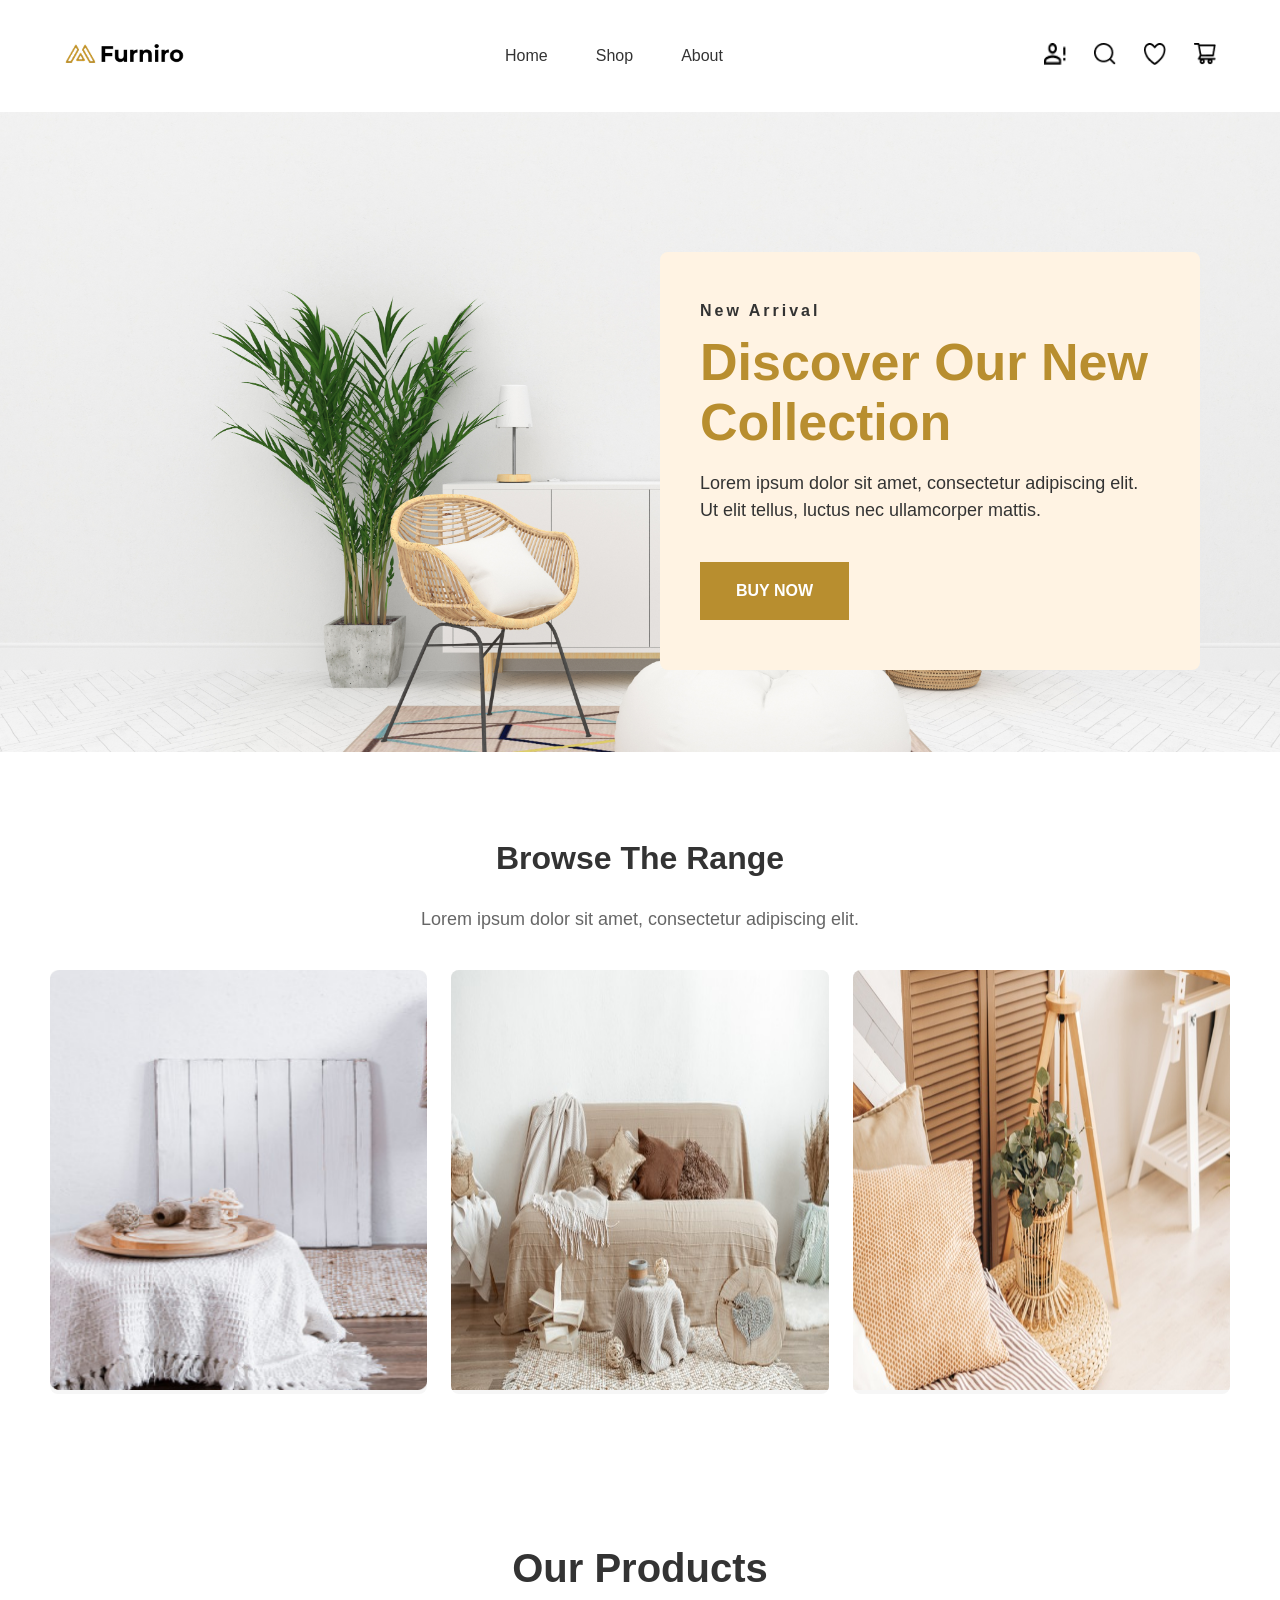
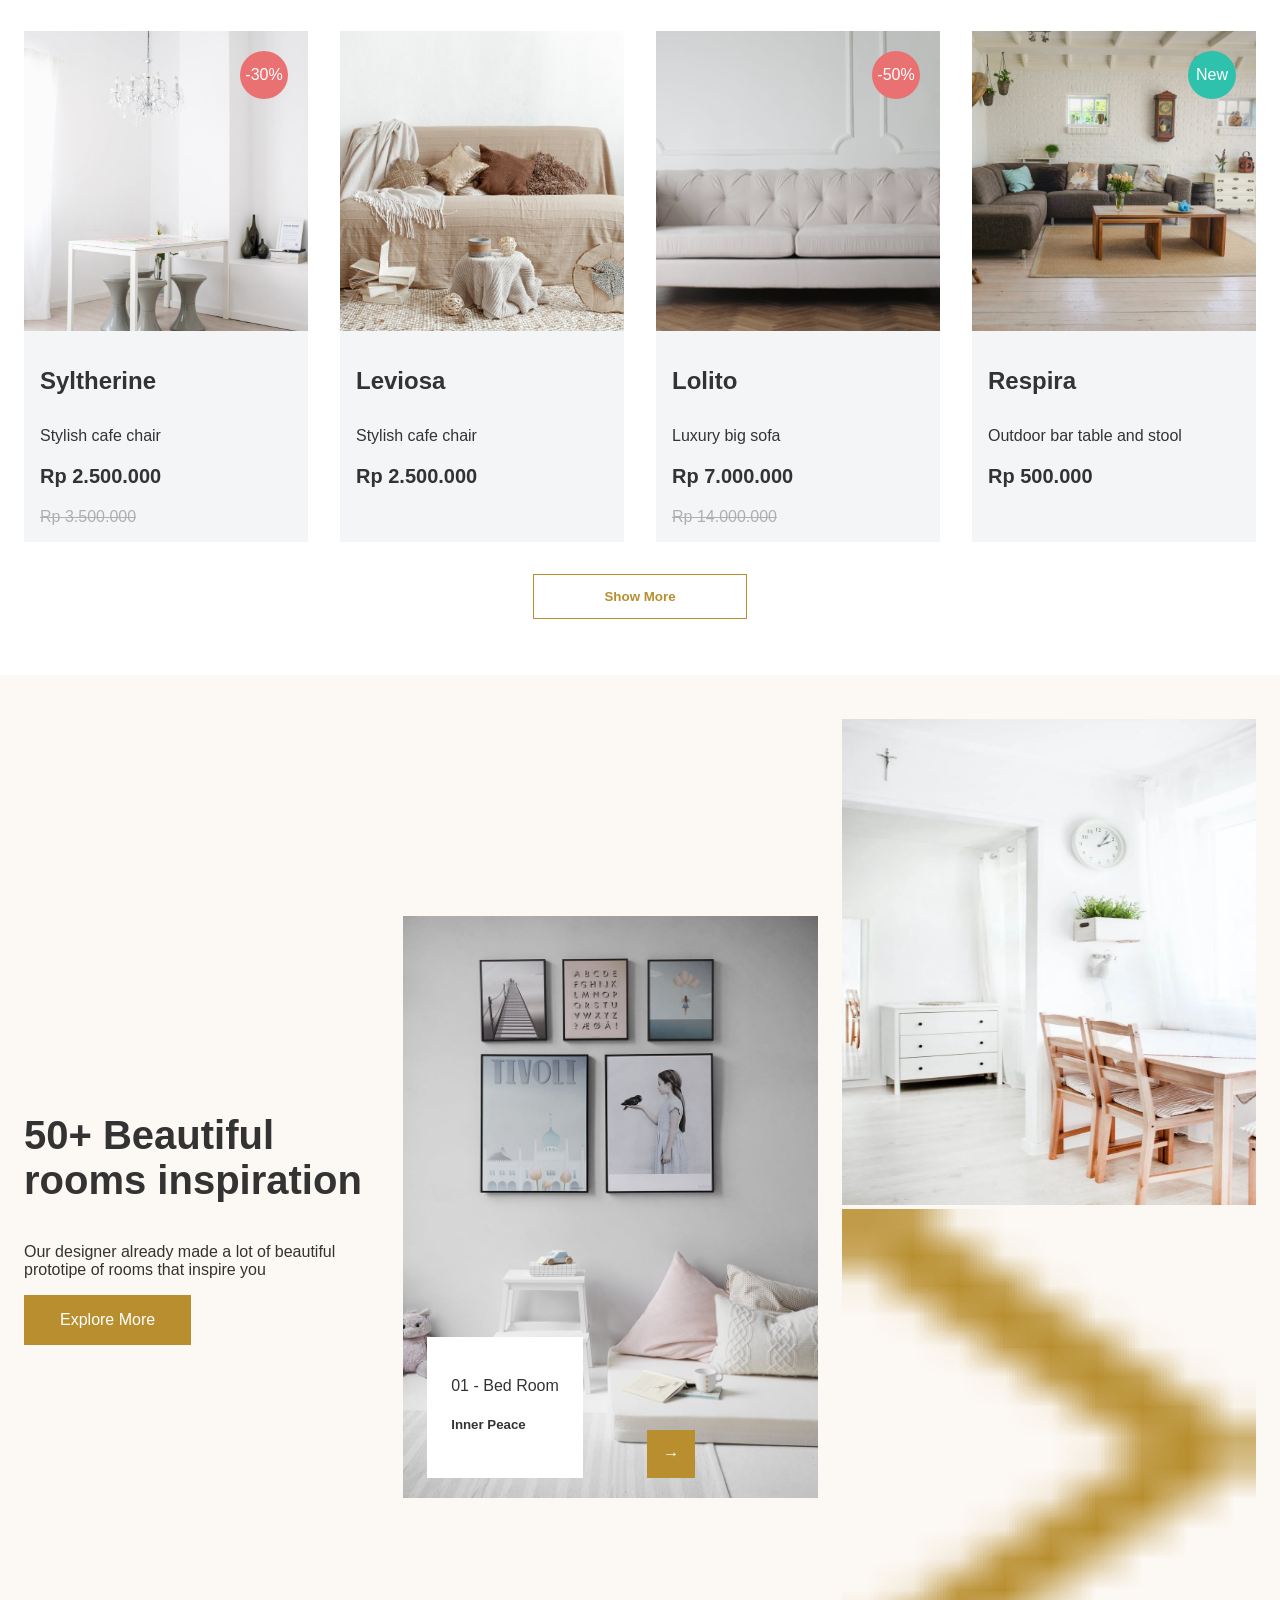
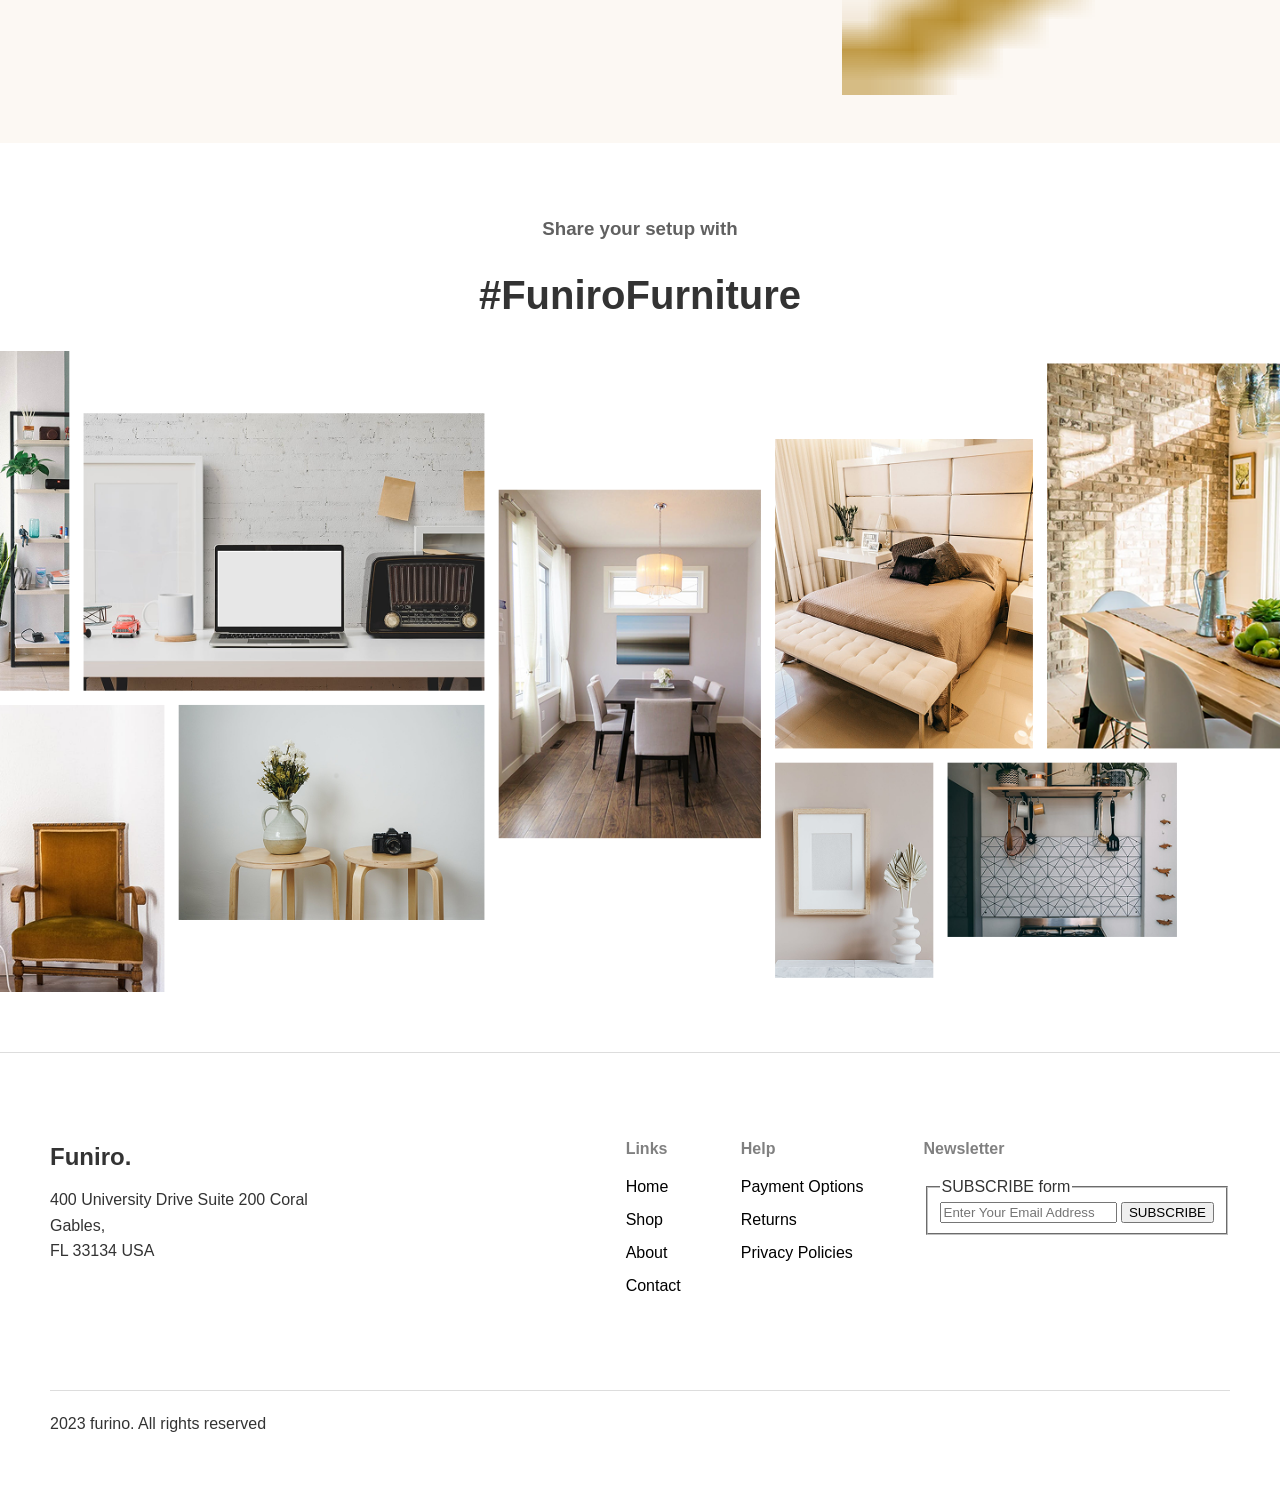
==== commit b62b7d29: "Add part of fixes" ====
--- a/index.html
+++ b/index.html
@@ -141,7 +141,7 @@
             <h4>Lolito</h4>
             <p>Luxury big sofa</p>
             <p class="products__price">Rp 7.000.000</p>
-            <p class="products__old-price"><s>Rp 14.000.000</s></p>
+            <p class="products__old-price">Rp 14.000.000</p>
           </div>
 
           <div class="products__card">
@@ -210,28 +210,34 @@
       </div>
 
       <div class="footer__links">
-        <ul>
-          <li><h6>Links</h6></li>
-          <li><a href="#">Home</a></li>
-          <li><a href="#">Shop</a></li>
-          <li><a href="#">About</a></li>
-          <li><a href="#">Contact</a></li>
-        </ul>
-
-        <ul>
-          <li><h6>Help</h6></li>
-          <li><a href="#">Payment Options</a></li>
-          <li><a href="#">Returns</a></li>
-          <li><a href="#">Privacy Policies</a></li>
-        </ul>
-
-        <ul>
-          <li><h6>Newsletter</h6></li>
-          <li>
-            <input type="email" placeholder="Enter Your Email Address" />
-            <button>SUBSCRIBE</button>
-          </li>
-        </ul>
+        <div class="footer_list">
+          <h6>Links</h6>
+          <ul>
+            <li><a href="#">Home</a></li>
+            <li><a href="#">Shop</a></li>
+            <li><a href="#">About</a></li>
+            <li><a href="#">Contact</a></li>
+          </ul>
+        </div>
+        <div class="footer_list">
+          <h6>Help</h6>
+          <ul>
+            <li><a href="#">Payment Options</a></li>
+            <li><a href="#">Returns</a></li>
+            <li><a href="#">Privacy Policies</a></li>
+          </ul>
+        </div>
+
+        <div class="footer_list">
+          <h6>Newsletter</h6>
+          <form>
+            <fieldset>
+              <legend>SUBSCRIBE form</legend>
+              <input type="email" placeholder="Enter Your Email Address" />
+              <input type="submit" value="SUBSCRIBE" />
+            </fieldset>
+          </form>
+        </div>
       </div>
 
       <p class="footer__copy">2023 furino. All rights reserved</p>
--- a/css/style.css
+++ b/css/style.css
@@ -222,7 +222,7 @@
   left: 0;
   width: 100%;
   height: 100%;
-  background-color: rgba(58, 58, 58, 0.7);
+  background-color: rgba(54, 54, 54, 0.7);
   text-align: center;
 }
 .products__hover button {
@@ -271,6 +271,7 @@
 }
 .products__old-price {
   color: #b0b0b0;
+  text-decoration: line-through;
 }
 .products__show-more {
   margin-top: 32px;
